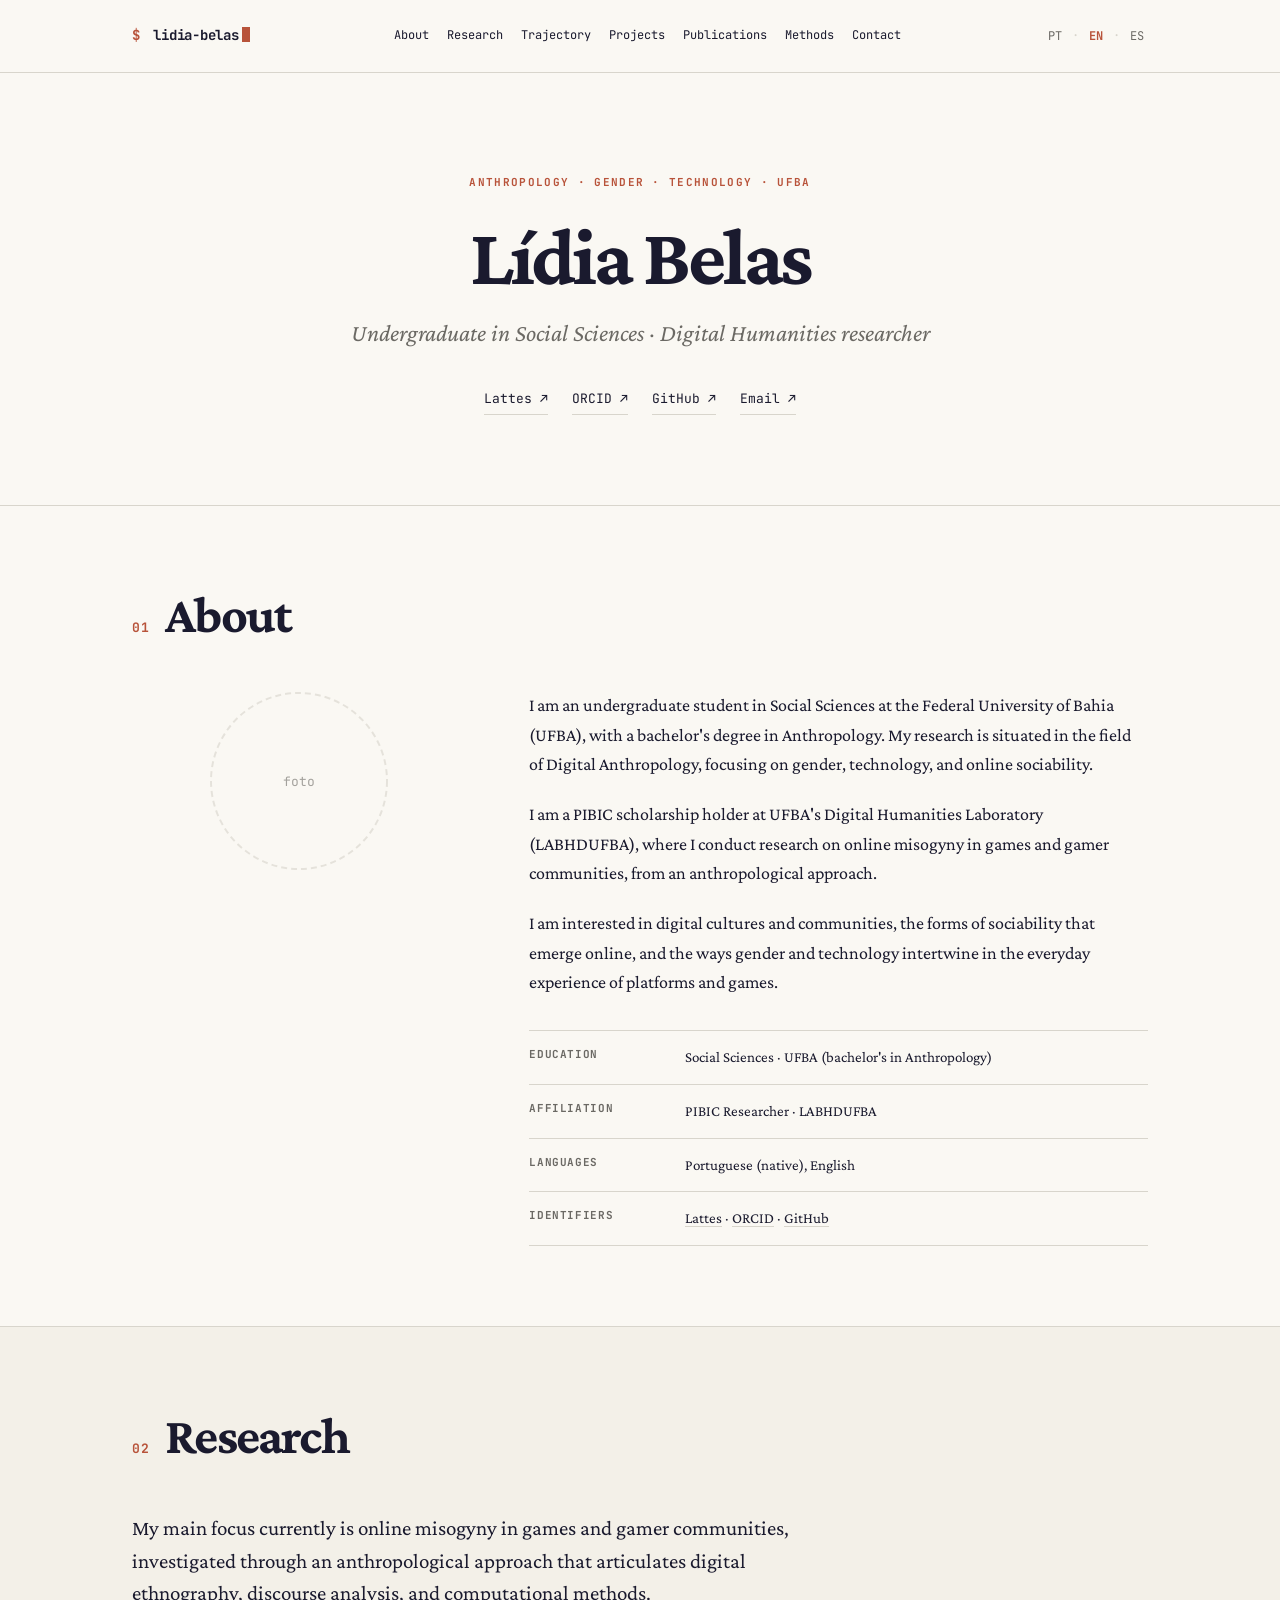
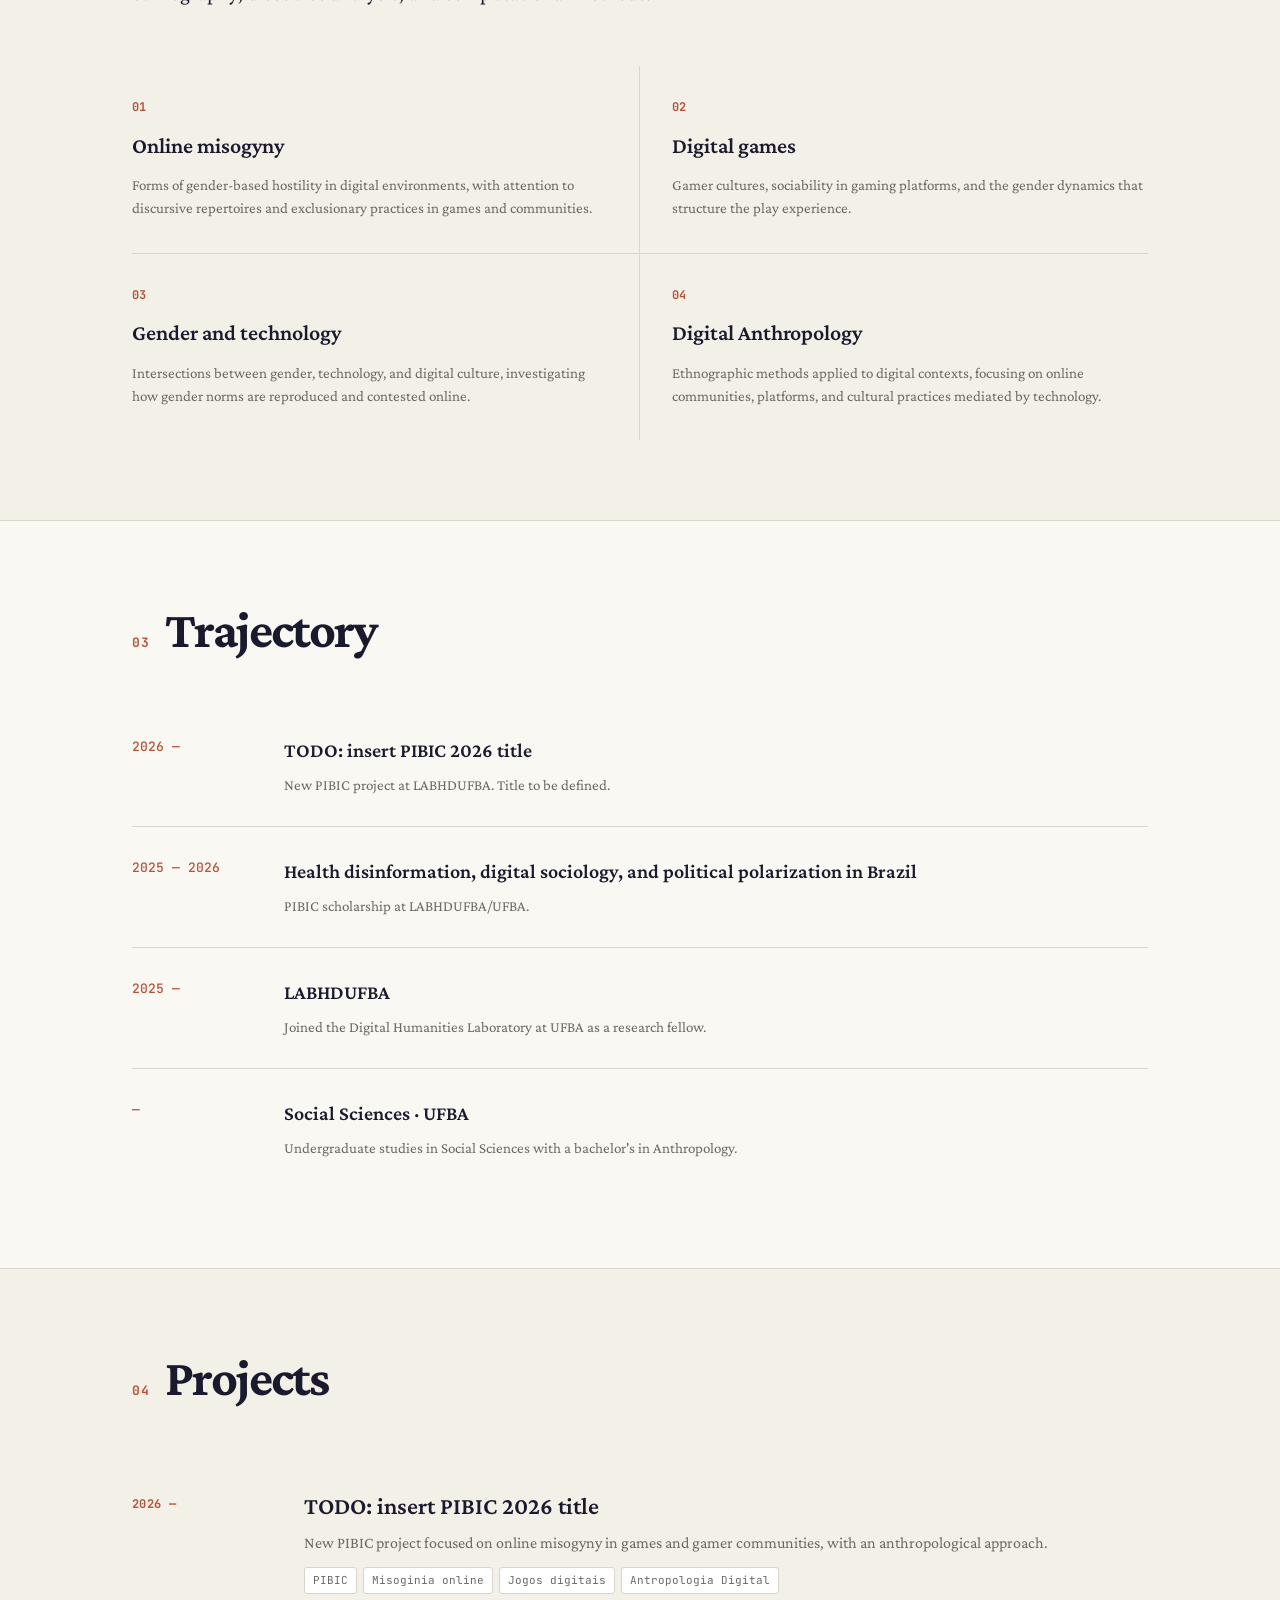
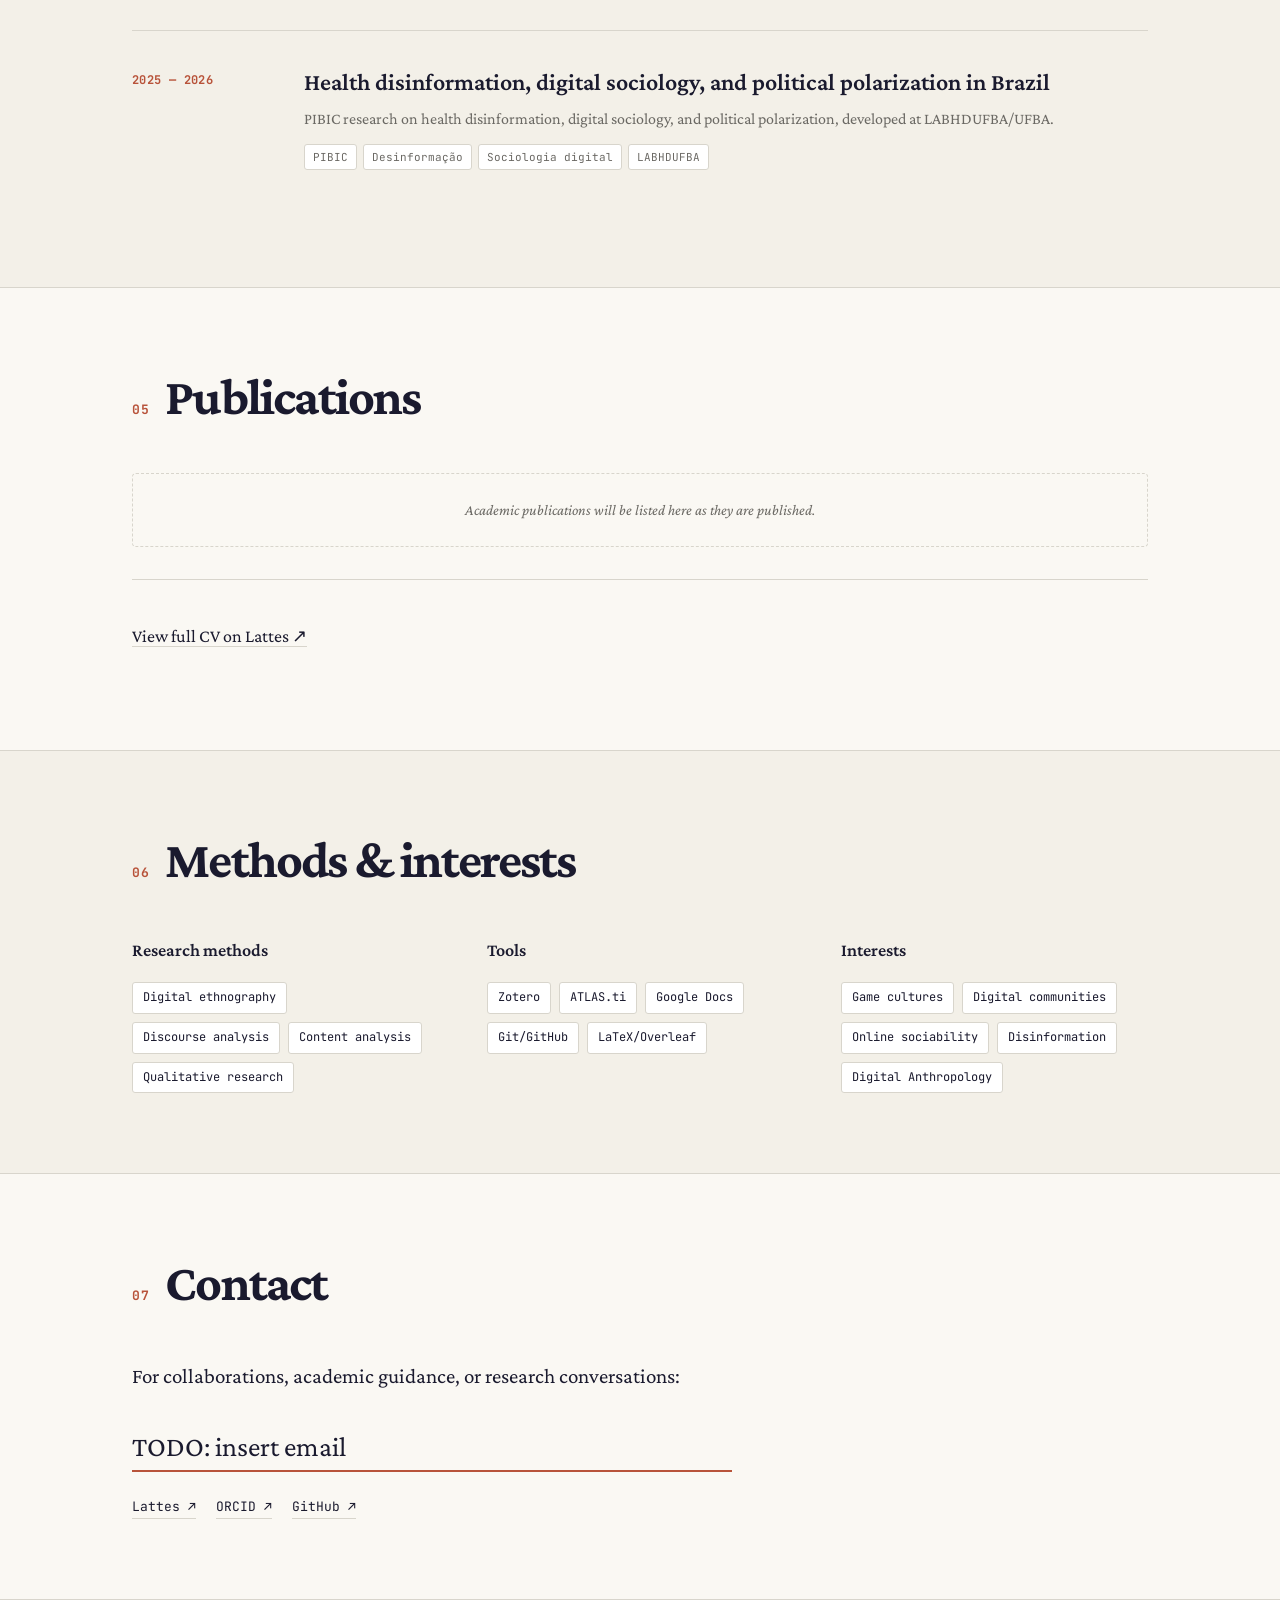
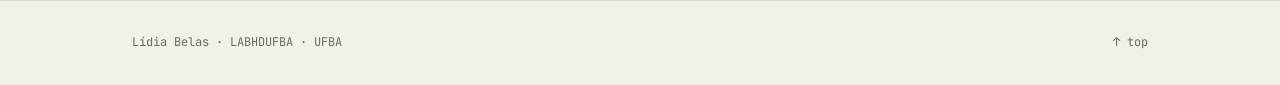
==== index.html @ f77df301 "feat: site acadêmico pessoal — versão inicial - One-page multilíngue (PT/EN/ES) com switcher dinâmic" ====
<!DOCTYPE html>
<html lang="pt-BR">
<head>
  <meta charset="UTF-8">
  <meta name="viewport" content="width=device-width, initial-scale=1.0">

  <!-- SEO -->
  <title>Lídia Belas — Antropologia Digital & Gênero</title>
  <meta name="description" content="Lídia Belas — graduanda em Ciências Sociais/UFBA, bolsista PIBIC no LABHDUFBA. Pesquisa misoginia online, jogos digitais, gênero e tecnologia.">
  <meta name="keywords" content="Lídia Belas, antropologia digital, misoginia online, jogos digitais, gênero e tecnologia, LABHDUFBA, UFBA, PIBIC, sociabilidade online">
  <meta name="author" content="Lídia Belas">
  <link rel="canonical" href="https://lidibelas.github.io/">

  <!-- Open Graph -->
  <meta property="og:type" content="website">
  <meta property="og:title" content="Lídia Belas — Antropologia Digital & Gênero">
  <meta property="og:description" content="Graduanda em Ciências Sociais/UFBA, bolsista PIBIC no LABHDUFBA. Pesquisa misoginia online e jogos digitais.">
  <meta property="og:url" content="https://lidibelas.github.io/">
  <meta property="og:locale" content="pt_BR">
  <meta property="og:locale:alternate" content="en_US">
  <meta property="og:locale:alternate" content="es_ES">
  <meta property="og:image" content="https://lidibelas.github.io/assets/og-image.jpg">

  <!-- Twitter Card -->
  <meta name="twitter:card" content="summary_large_image">
  <meta name="twitter:title" content="Lídia Belas — Antropologia Digital & Gênero">
  <meta name="twitter:description" content="Graduanda em Ciências Sociais/UFBA, bolsista PIBIC no LABHDUFBA.">

  <!-- hreflang -->
  <link rel="alternate" hreflang="pt" href="https://lidibelas.github.io/?lang=pt">
  <link rel="alternate" hreflang="en" href="https://lidibelas.github.io/?lang=en">
  <link rel="alternate" hreflang="es" href="https://lidibelas.github.io/?lang=es">
  <link rel="alternate" hreflang="x-default" href="https://lidibelas.github.io/">

  <!-- Favicon -->
  <link rel="icon" href="favicon.svg" type="image/svg+xml">

  <!-- Fonts -->
  <link rel="preconnect" href="https://fonts.googleapis.com">
  <link rel="preconnect" href="https://fonts.gstatic.com" crossorigin>
  <link href="https://fonts.googleapis.com/css2?family=Crimson+Pro:ital,wght@0,400;0,600;0,700;1,400&family=JetBrains+Mono:wght@400;500;700&display=swap" rel="stylesheet">

  <!-- Styles -->
  <link rel="stylesheet" href="styles.css">

  <!-- Data files -->
  <script src="data/profile.js"></script>
  <script src="data/projects.js"></script>
  <script src="data/publications.js"></script>
</head>
<body>
  <a href="#main" class="skip-link" data-i18n="skipToContent">Pular para o conteúdo</a>

  <!-- Header -->
  <header class="site-header" id="top">
    <div class="shell header-inner">
      <a href="#top" class="wordmark">
        <span class="prompt">$</span> <span data-i18n="wordmark">lidia-belas</span><span class="cursor" aria-hidden="true"></span>
      </a>
      <nav class="site-nav" aria-label="Navegação">
        <a href="#about" data-i18n="nav.about">Sobre</a>
        <a href="#research" data-i18n="nav.research">Pesquisa</a>
        <a href="#trajectory" data-i18n="nav.trajectory">Trajetória</a>
        <a href="#projects" data-i18n="nav.projects">Projetos</a>
        <a href="#publications" data-i18n="nav.publications">Produção</a>
        <a href="#methods" data-i18n="nav.methods">Métodos</a>
        <a href="#contact" data-i18n="nav.contact">Contato</a>
      </nav>
      <div class="lang-switcher" role="group" aria-label="Idioma">
        <button class="lang-btn" data-lang="pt" aria-label="Português">PT</button>
        <span class="lang-sep" aria-hidden="true">·</span>
        <button class="lang-btn" data-lang="en" aria-label="English">EN</button>
        <span class="lang-sep" aria-hidden="true">·</span>
        <button class="lang-btn" data-lang="es" aria-label="Español">ES</button>
      </div>
    </div>
  </header>

  <main id="main">
    <!-- Hero / Início -->
    <section class="hero" id="home">
      <div class="shell">
        <div class="hero-eyebrow" data-i18n="hero.eyebrow">ANTROPOLOGIA · GÊNERO · TECNOLOGIA · UFBA</div>
        <h1 class="hero-title">Lídia Belas</h1>
        <p class="hero-subtitle" data-i18n="hero.subtitle">Graduanda em Ciências Sociais · Pesquisadora em Humanidades Digitais</p>
        <div class="hero-links">
          <a href="http://lattes.cnpq.br/5758630474226047" target="_blank" rel="noopener" class="hero-link" data-i18n="hero.lattes">Lattes ↗</a>
          <a href="https://orcid.org/0009-0008-7211-4492" target="_blank" rel="noopener" class="hero-link">ORCID ↗</a>
          <a href="https://github.com/lidibelas" target="_blank" rel="noopener" class="hero-link">GitHub ↗</a>
          <a href="#contact" class="hero-link" data-i18n="hero.email">E-mail ↗</a>
        </div>
      </div>
    </section>

    <!-- Sobre / About -->
    <section class="section section-about" id="about">
      <div class="shell">
        <div class="section-header">
          <span class="section-num">01</span>
          <h2 data-i18n="about.title">Sobre</h2>
        </div>
        <div class="split">
          <div class="split-left">
            <!-- Profile photo placeholder -->
            <div class="portrait-placeholder" aria-hidden="true">
              <svg width="180" height="180" viewBox="0 0 180 180" xmlns="http://www.w3.org/2000/svg">
                <circle cx="90" cy="90" r="88" fill="none" stroke="var(--rule)" stroke-width="2" stroke-dasharray="6 4"/>
                <text x="90" y="95" text-anchor="middle" font-family="var(--font-mono)" font-size="13" fill="var(--muted)">foto</text>
              </svg>
            </div>
          </div>
          <div class="split-right">
            <p class="prose" data-i18n="about.bio1">Sou graduanda em Ciências Sociais pela Universidade Federal da Bahia (UFBA), com bacharelado em Antropologia. Minha pesquisa se inscreve no campo da Antropologia Digital, com foco em gênero, tecnologia e sociabilidade online.</p>
            <p class="prose" data-i18n="about.bio2">Sou bolsista PIBIC no Laboratório de Humanidades Digitais da UFBA (LABHDUFBA), onde desenvolvo pesquisa sobre misoginia online em jogos e comunidades de jogadores, a partir de uma abordagem antropológica.</p>
            <p class="prose" data-i18n="about.bio3">Interesso-me pelas culturas e comunidades digitais, pelas formas de sociabilidade que se constituem online, e pelos modos como gênero e tecnologia se entrelaçam na experiência cotidiana de plataformas e jogos.</p>

            <dl class="facts">
              <div class="fact-row">
                <dt data-i18n="about.education">Formação</dt>
                <dd data-i18n="about.educationValue">Ciências Sociais · UFBA (bacharelado em Antropologia)</dd>
              </div>
              <div class="fact-row">
                <dt data-i18n="about.affiliation">Vínculo</dt>
                <dd data-i18n="about.affiliationValue">Bolsista PIBIC · LABHDUFBA</dd>
              </div>
              <div class="fact-row">
                <dt data-i18n="about.languages">Idiomas</dt>
                <dd data-i18n="about.languagesValue">Português (nativo), Inglês</dd>
              </div>
              <div class="fact-row">
                <dt data-i18n="about.identifiers">Identificadores</dt>
                <dd>
                  <a href="http://lattes.cnpq.br/5758630474226047" target="_blank" rel="noopener" class="text-link">Lattes</a> ·
                  <a href="https://orcid.org/0009-0008-7211-4492" target="_blank" rel="noopener" class="text-link">ORCID</a> ·
                  <a href="https://github.com/lidibelas" target="_blank" rel="noopener" class="text-link">GitHub</a>
                </dd>
              </div>
            </dl>
          </div>
        </div>
      </div>
    </section>

    <!-- Pesquisa / Research -->
    <section class="section section-research" id="research">
      <div class="shell">
        <div class="section-header">
          <span class="section-num">02</span>
          <h2 data-i18n="research.title">Pesquisa</h2>
        </div>
        <div class="research-intro">
          <p class="prose prose-lg" data-i18n="research.intro">Meu foco principal atualmente é a misoginia online em jogos e comunidades de jogadores, investigada a partir de uma abordagem antropológica que articula etnografia digital, análise de discurso e métodos computacionais.</p>
        </div>
        <div class="research-areas">
          <div class="research-area">
            <span class="area-num">01</span>
            <h3 data-i18n="research.area1.title">Misoginia online</h3>
            <p data-i18n="research.area1.desc">Formas de hostilidade de gênero em ambientes digitais, com atenção aos repertórios discursivos e práticas de exclusão em jogos e comunidades.</p>
          </div>
          <div class="research-area">
            <span class="area-num">02</span>
            <h3 data-i18n="research.area2.title">Jogos digitais</h3>
            <p data-i18n="research.area2.desc">Culturas de jogadores, sociabilidade em plataformas de game, e as dinâmicas de gênero que estruturam a experiência lúdica.</p>
          </div>
          <div class="research-area">
            <span class="area-num">03</span>
            <h3 data-i18n="research.area3.title">Gênero e tecnologia</h3>
            <p data-i18n="research.area3.desc">Interseções entre gênero, tecnologia e cultura digital, investigando como normas de gênero são reproduzidas e contestadas online.</p>
          </div>
          <div class="research-area">
            <span class="area-num">04</span>
            <h3 data-i18n="research.area4.title">Antropologia Digital</h3>
            <p data-i18n="research.area4.desc">Métodos etnográficos aplicados a contextos digitais, com foco em comunidades online, plataformas e práticas culturais mediadas por tecnologia.</p>
          </div>
        </div>
      </div>
    </section>

    <!-- Trajetória / Trajectory -->
    <section class="section section-trajectory" id="trajectory">
      <div class="shell">
        <div class="section-header">
          <span class="section-num">03</span>
          <h2 data-i18n="trajectory.title">Trajetória</h2>
        </div>
        <div class="timeline" id="timeline-container">
          <!-- Filled by JS from profile data -->
        </div>
      </div>
    </section>

    <!-- Projetos / Projects -->
    <section class="section section-projects" id="projects">
      <div class="shell">
        <div class="section-header">
          <span class="section-num">04</span>
          <h2 data-i18n="projects.title">Projetos</h2>
        </div>
        <div class="projects-list" id="projects-container">
          <!-- Filled by JS from projects data -->
        </div>
      </div>
    </section>

    <!-- Produção acadêmica / Publications -->
    <section class="section section-publications" id="publications">
      <div class="shell">
        <div class="section-header">
          <span class="section-num">05</span>
          <h2 data-i18n="publications.title">Produção acadêmica</h2>
        </div>
        <div id="publications-container">
          <!-- Filled by JS from publications data -->
        </div>
        <div class="publications-note" id="publications-note" style="display:none;">
          <p>
            <a href="http://lattes.cnpq.br/5758630474226047" target="_blank" rel="noopener" class="text-link" data-i18n="publications.fullCv">Ver CV completo no Lattes ↗</a>
          </p>
        </div>
      </div>
    </section>

    <!-- Métodos / interesses -->
    <section class="section section-methods" id="methods">
      <div class="shell">
        <div class="section-header">
          <span class="section-num">06</span>
          <h2 data-i18n="methods.title">Métodos & interesses</h2>
        </div>
        <div class="methods-grid">
          <div class="method-group">
            <h3 data-i18n="methods.research.title">Métodos de pesquisa</h3>
            <ul class="tag-list">
              <li data-i18n="methods.research.ethnography">Etnografia digital</li>
              <li data-i18n="methods.research.discourse">Análise de discurso</li>
              <li data-i18n="methods.research.content">Análise de conteúdo</li>
              <li data-i18n="methods.research.qualitative">Pesquisa qualitativa</li>
            </ul>
          </div>
          <div class="method-group">
            <h3 data-i18n="methods.tools.title">Ferramentas</h3>
            <ul class="tag-list" id="methods-tools">
              <!-- Filled by JS -->
            </ul>
          </div>
          <div class="method-group">
            <h3 data-i18n="methods.interests.title">Interesses</h3>
            <ul class="tag-list">
              <li data-i18n="methods.interests.games">Culturas de jogos</li>
              <li data-i18n="methods.interests.communities">Comunidades digitais</li>
              <li data-i18n="methods.interests.sociability">Sociabilidade online</li>
              <li data-i18n="methods.interests.disinformation">Desinformação</li>
              <li data-i18n="methods.interests.digitalAnthro">Antropologia Digital</li>
            </ul>
          </div>
        </div>
      </div>
    </section>

    <!-- Contato / Contact -->
    <section class="section section-contact" id="contact">
      <div class="shell">
        <div class="section-header">
          <span class="section-num">07</span>
          <h2 data-i18n="contact.title">Contato</h2>
        </div>
        <div class="contact-content">
          <p class="prose prose-lg" data-i18n="contact.intro">Para colaborações, orientação acadêmica ou conversas sobre pesquisa:</p>
          <div class="contact-links">
            <!-- TODO: inserir e-mail de contato quando disponível -->
            <a href="mailto:TODO" class="contact-email" data-i18n="contact.emailPlaceholder">TODO: inserir e-mail</a>
            <div class="contact-social">
              <a href="http://lattes.cnpq.br/5758630474226047" target="_blank" rel="noopener" class="text-link">Lattes ↗</a>
              <a href="https://orcid.org/0009-0008-7211-4492" target="_blank" rel="noopener" class="text-link">ORCID ↗</a>
              <a href="https://github.com/lidibelas" target="_blank" rel="noopener" class="text-link">GitHub ↗</a>
            </div>
          </div>
        </div>
      </div>
    </section>
  </main>

  <!-- Footer -->
  <footer class="site-footer">
    <div class="shell footer-inner">
      <span class="footer-text" data-i18n="footer.text">© <span id="year"></span> Lídia Belas · LABHDUFBA · UFBA</span>
      <a href="#top" class="footer-back" data-i18n="footer.backTop">↑ topo</a>
    </div>
  </footer>

  <!-- Scripts -->
  <script src="i18n.js"></script>
</body>
</html>
---- styles.css ----
/* ============================================
   Lídia Belas — Site Acadêmico Pessoal
   styles.css — Estilos principais
   ============================================
   
   Para personalizar cores, fonte e outras
   variáveis visuais, edite apenas o bloco
   :root abaixo.
   ============================================ */

/* --- Variáveis visuais (edite aqui) --- */
:root {
  /* Cores */
  --ink: #1a1a2e;           /* texto principal (escuro) */
  --paper: #faf8f3;         /* fundo (off-white quente) */
  --card: #ffffff;          /* cards/seções destacadas */
  --rule: #d8d5cc;          /* linhas divisórias */
  --muted: #6b6964;         /* texto secundário */
  --accent: #b8533a;        /* cor de destaque (terracota) */
  --accent-soft: #d97b5e;   /* variação suave do accent */
  --bg-alt: #f3f0e8;        /* fundo alternativo de seção */

  /* Tipografia */
  --font-serif: 'Crimson Pro', Georgia, 'Times New Roman', serif;
  --font-mono: 'JetBrains Mono', ui-monospace, SFMono-Regular, Consolas, monospace;
  --font-body: 'Crimson Pro', Georgia, serif;

  /* Layout */
  --max: 1080px;
  --gutter: 32px;
  --section-pad: 80px;
}

/* --- Reset --- */
*, *::before, *::after { box-sizing: border-box; }
html { scroll-behavior: smooth; }
body {
  margin: 0;
  background: var(--paper);
  color: var(--ink);
  font-family: var(--font-body);
  font-size: 18px;
  line-height: 1.65;
  -webkit-font-smoothing: antialiased;
  text-rendering: optimizeLegibility;
}

/* --- Skip link (acessibilidade) --- */
.skip-link {
  position: absolute;
  top: -40px;
  left: 0;
  background: var(--ink);
  color: var(--paper);
  padding: 8px 16px;
  font-family: var(--font-mono);
  font-size: 13px;
  z-index: 100;
  text-decoration: none;
}
.skip-link:focus { top: 0; }

/* --- Shell (container) --- */
.shell {
  max-width: var(--max);
  margin: 0 auto;
  padding: 0 var(--gutter);
}

/* --- Header --- */
.site-header {
  min-height: 72px;
  border-bottom: 1px solid var(--rule);
  position: sticky;
  top: 0;
  z-index: 50;
  background: rgba(250, 248, 243, 0.95);
  backdrop-filter: blur(8px);
}
.header-inner {
  display: flex;
  align-items: center;
  justify-content: space-between;
  gap: 24px;
  min-height: 72px;
  flex-wrap: wrap;
}
.wordmark {
  font-family: var(--font-mono);
  font-size: 14px;
  font-weight: 700;
  color: var(--ink);
  text-decoration: none;
  letter-spacing: -0.02em;
  white-space: nowrap;
}
.wordmark .prompt { color: var(--accent); margin-right: 6px; }
.cursor {
  display: inline-block;
  width: 8px;
  height: 15px;
  background: var(--accent);
  vertical-align: -2px;
  margin-left: 4px;
  animation: blink 1.2s steps(1, end) infinite;
}
@keyframes blink { 50% { opacity: 0; } }

.site-nav {
  display: flex;
  gap: 18px;
  flex-wrap: wrap;
  justify-content: center;
  font-family: var(--font-mono);
  font-size: 12px;
}
.site-nav a {
  color: var(--ink);
  text-decoration: none;
  border-bottom: 1px solid transparent;
  transition: border-color 0.2s, color 0.2s;
}
.site-nav a:hover, .site-nav a:focus-visible {
  border-color: var(--accent);
  color: var(--accent);
  outline: none;
}
.site-nav a:focus-visible {
  outline: 2px solid var(--accent);
  outline-offset: 4px;
  border-radius: 2px;
}

/* --- Language switcher --- */
.lang-switcher {
  display: flex;
  align-items: center;
  gap: 6px;
  font-family: var(--font-mono);
  font-size: 12px;
}
.lang-btn {
  background: none;
  border: none;
  color: var(--muted);
  cursor: pointer;
  font-family: inherit;
  font-size: inherit;
  padding: 2px 4px;
  border-radius: 3px;
  transition: color 0.2s, background 0.2s;
}
.lang-btn:hover { color: var(--ink); }
.lang-btn.active {
  color: var(--accent);
  font-weight: 700;
}
.lang-btn:focus-visible {
  outline: 2px solid var(--accent);
  outline-offset: 2px;
}
.lang-sep { color: var(--rule); }

/* --- Hero --- */
.hero {
  text-align: center;
  padding: 100px 0 90px;
  border-bottom: 1px solid var(--rule);
}
.hero-eyebrow {
  font-family: var(--font-mono);
  font-size: 11px;
  letter-spacing: 0.12em;
  color: var(--accent);
  font-weight: 700;
  margin-bottom: 24px;
}
.hero-title {
  font-family: var(--font-serif);
  font-size: clamp(48px, 8vw, 82px);
  line-height: 1.02;
  letter-spacing: -0.04em;
  font-weight: 700;
  margin: 0 0 14px;
}
.hero-subtitle {
  font-family: var(--font-serif);
  font-size: clamp(18px, 2.5vw, 24px);
  color: var(--muted);
  margin: 0 0 32px;
  font-style: italic;
}
.hero-links {
  display: flex;
  justify-content: center;
  gap: 24px;
  flex-wrap: wrap;
  font-family: var(--font-mono);
  font-size: 13px;
}
.hero-link {
  color: var(--ink);
  text-decoration: none;
  padding: 4px 0;
  border-bottom: 1px solid var(--rule);
  transition: border-color 0.2s, color 0.2s;
}
.hero-link:hover {
  color: var(--accent);
  border-color: var(--accent);
}

/* --- Sections (general) --- */
.section {
  padding: var(--section-pad) 0;
  border-bottom: 1px solid var(--rule);
}
.section-about { background: var(--paper); }
.section-research { background: var(--bg-alt); }
.section-trajectory { background: var(--paper); }
.section-projects { background: var(--bg-alt); }
.section-publications { background: var(--paper); }
.section-methods { background: var(--bg-alt); }
.section-contact { background: var(--paper); }

.section-header {
  display: flex;
  align-items: baseline;
  gap: 16px;
  margin-bottom: 48px;
}
.section-num {
  font-family: var(--font-mono);
  font-size: 13px;
  color: var(--accent);
  font-weight: 700;
  letter-spacing: 0.05em;
}
.section-header h2 {
  font-family: var(--font-serif);
  font-size: clamp(30px, 4.5vw, 52px);
  line-height: 1.1;
  letter-spacing: -0.035em;
  margin: 0;
  font-weight: 700;
}

/* --- Split layout (About) --- */
.split {
  display: grid;
  grid-template-columns: minmax(200px, 0.7fr) minmax(0, 1.3fr);
  gap: 64px;
  align-items: start;
}
.split-left { display: flex; justify-content: center; }
.portrait-placeholder {
  border-radius: 50%;
  opacity: 0.6;
}

.prose { margin: 0 0 20px; }
.prose-lg { font-size: 21px; line-height: 1.55; }

/* --- Facts (About) --- */
.facts {
  border-top: 1px solid var(--rule);
  margin: 32px 0 0;
}
.fact-row {
  display: grid;
  grid-template-columns: 140px 1fr;
  gap: 16px;
  padding: 14px 0;
  border-bottom: 1px solid var(--rule);
  font-size: 15px;
}
.fact-row dt {
  font-family: var(--font-mono);
  font-size: 11px;
  text-transform: uppercase;
  letter-spacing: 0.06em;
  color: var(--muted);
  font-weight: 700;
  margin: 0;
}
.fact-row dd { margin: 0; }

.text-link {
  color: var(--ink);
  text-decoration: none;
  border-bottom: 1px solid var(--rule);
  transition: border-color 0.2s, color 0.2s;
}
.text-link:hover {
  color: var(--accent);
  border-color: var(--accent);
}

/* --- Research areas --- */
.research-intro { margin-bottom: 56px; max-width: 720px; }
.research-areas {
  display: grid;
  grid-template-columns: repeat(2, 1fr);
  gap: 0;
}
.research-area {
  padding: 32px 32px 32px 0;
  border-right: 1px solid var(--rule);
  border-bottom: 1px solid var(--rule);
}
.research-area:nth-child(2n) {
  border-right: none;
  padding-right: 0;
  padding-left: 32px;
}
.research-area:nth-last-child(-n+2) { border-bottom: none; }
.research-area:nth-last-child(1):nth-child(odd) {
  border-bottom: none;
}
.area-num {
  font-family: var(--font-mono);
  font-size: 12px;
  color: var(--accent);
  font-weight: 700;
  display: block;
  margin-bottom: 10px;
}
.research-area h3 {
  font-family: var(--font-serif);
  font-size: 22px;
  margin: 0 0 10px;
  font-weight: 600;
}
.research-area p {
  margin: 0;
  color: var(--muted);
  font-size: 15px;
  line-height: 1.55;
}

/* --- Timeline (Trajectory) --- */
.timeline {
  display: flex;
  flex-direction: column;
  gap: 0;
}
.timeline-item {
  display: grid;
  grid-template-columns: 120px 1fr;
  gap: 32px;
  padding: 28px 0;
  border-bottom: 1px solid var(--rule);
}
.timeline-item:last-child { border-bottom: none; }
.timeline-date {
  font-family: var(--font-mono);
  font-size: 13px;
  color: var(--accent);
  font-weight: 500;
  padding-top: 2px;
}
.timeline-body h3 {
  font-family: var(--font-serif);
  font-size: 20px;
  margin: 0 0 6px;
  font-weight: 600;
}
.timeline-body p {
  margin: 0;
  color: var(--muted);
  font-size: 15px;
}

/* --- Projects --- */
.projects-list {
  display: flex;
  flex-direction: column;
  gap: 0;
}
.project-card {
  display: grid;
  grid-template-columns: 140px 1fr;
  gap: 32px;
  padding: 36px 0;
  border-bottom: 1px solid var(--rule);
}
.project-card:last-child { border-bottom: none; }
.project-period {
  font-family: var(--font-mono);
  font-size: 12px;
  color: var(--accent);
  font-weight: 700;
  letter-spacing: 0.03em;
  padding-top: 4px;
}
.project-card h3 {
  font-family: var(--font-serif);
  font-size: 24px;
  margin: 0 0 10px;
  font-weight: 600;
  line-height: 1.25;
}
.project-card p {
  margin: 0;
  color: var(--muted);
  font-size: 16px;
  line-height: 1.55;
}
.project-tag {
  display: inline-block;
  font-family: var(--font-mono);
  font-size: 11px;
  color: var(--muted);
  background: var(--card);
  border: 1px solid var(--rule);
  padding: 3px 8px;
  border-radius: 3px;
  margin-top: 12px;
  margin-right: 6px;
}

/* --- Publications --- */
.pub-empty {
  color: var(--muted);
  font-style: italic;
  padding: 24px 0;
  border: 1px dashed var(--rule);
  border-radius: 4px;
  text-align: center;
  font-size: 15px;
}
.pub-entry {
  padding: 24px 0;
  border-bottom: 1px solid var(--rule);
}
.pub-entry:last-child { border-bottom: none; }
.pub-meta {
  font-family: var(--font-mono);
  font-size: 12px;
  color: var(--accent);
  font-weight: 700;
  margin-bottom: 6px;
}
.pub-entry h3 {
  font-family: var(--font-serif);
  font-size: 20px;
  margin: 0 0 6px;
  font-weight: 600;
  line-height: 1.3;
}
.pub-authors {
  font-size: 14px;
  color: var(--muted);
  margin: 0 0 8px;
}
.pub-link {
  font-family: var(--font-mono);
  font-size: 13px;
}
.publications-note {
  margin-top: 32px;
  padding-top: 24px;
  border-top: 1px solid var(--rule);
}

/* --- Methods --- */
.methods-grid {
  display: grid;
  grid-template-columns: repeat(3, 1fr);
  gap: 48px;
}
.method-group h3 {
  font-family: var(--font-serif);
  font-size: 18px;
  margin: 0 0 16px;
  font-weight: 600;
  color: var(--ink);
}
.tag-list {
  list-style: none;
  padding: 0;
  margin: 0;
  display: flex;
  flex-wrap: wrap;
  gap: 8px;
}
.tag-list li {
  font-family: var(--font-mono);
  font-size: 12px;
  color: var(--ink);
  background: var(--card);
  border: 1px solid var(--rule);
  padding: 5px 10px;
  border-radius: 3px;
  transition: border-color 0.2s, color 0.2s;
}
.tag-list li:hover {
  border-color: var(--accent);
  color: var(--accent);
}

/* --- Contact --- */
.contact-content { max-width: 600px; }
.contact-links {
  margin-top: 32px;
  display: flex;
  flex-direction: column;
  gap: 24px;
}
.contact-email {
  font-family: var(--font-serif);
  font-size: 28px;
  color: var(--ink);
  text-decoration: none;
  border-bottom: 2px solid var(--accent);
  transition: color 0.2s;
}
.contact-email:hover { color: var(--accent); }
.contact-social {
  display: flex;
  gap: 20px;
  flex-wrap: wrap;
  font-family: var(--font-mono);
  font-size: 13px;
}

/* --- Footer --- */
.site-footer {
  padding: 32px 0;
  border-top: 1px solid var(--rule);
  background: var(--bg-alt);
}
.footer-inner {
  display: flex;
  justify-content: space-between;
  align-items: center;
  gap: 16px;
  flex-wrap: wrap;
}
.footer-text {
  font-family: var(--font-mono);
  font-size: 12px;
  color: var(--muted);
}
.footer-back {
  font-family: var(--font-mono);
  font-size: 12px;
  color: var(--muted);
  text-decoration: none;
  transition: color 0.2s;
}
.footer-back:hover { color: var(--accent); }

/* --- Scroll reveal animation --- */
.reveal {
  opacity: 0;
  transform: translateY(20px);
  transition: opacity 0.6s ease, transform 0.6s ease;
}
.reveal.visible {
  opacity: 1;
  transform: translateY(0);
}

/* --- Responsive --- */
@media (max-width: 768px) {
  :root {
    --gutter: 20px;
    --section-pad: 56px;
  }

  .header-inner {
    flex-direction: column;
    align-items: flex-start;
    gap: 12px;
    padding: 12px 0;
  }
  .site-nav {
    gap: 12px;
    font-size: 11px;
  }
  .lang-switcher { align-self: flex-end; }

  .hero { padding: 60px 0 56px; }

  .split {
    grid-template-columns: 1fr;
    gap: 32px;
  }
  .split-left { order: 2; }
  .split-right { order: 1; }

  .fact-row {
    grid-template-columns: 1fr;
    gap: 4px;
  }

  .research-areas {
    grid-template-columns: 1fr;
  }
  .research-area {
    border-right: none !important;
    padding: 24px 0 !important;
  }
  .research-area:last-child { border-bottom: none; }

  .timeline-item {
    grid-template-columns: 1fr;
    gap: 8px;
  }

  .project-card {
    grid-template-columns: 1fr;
    gap: 8px;
  }

  .methods-grid {
    grid-template-columns: 1fr;
    gap: 32px;
  }

  .contact-email { font-size: 20px; }
}

@media (max-width: 480px) {
  .hero-links { gap: 14px; }
  .section-header h2 { font-size: 28px; }
}

/* --- Reduced motion --- */
@media (prefers-reduced-motion: reduce) {
  *, *::before, *::after {
    animation-duration: 0.01ms !important;
    animation-iteration-count: 1 !important;
    transition-duration: 0.01ms !important;
    scroll-behavior: auto !important;
  }
  .reveal {
    opacity: 1;
    transform: none;
  }
  .cursor { animation: none; }
}

/* --- Focus visible (global) --- */
:focus-visible {
  outline: 2px solid var(--accent);
  outline-offset: 3px;
}
a:focus-visible, button:focus-visible {
  border-radius: 2px;
}
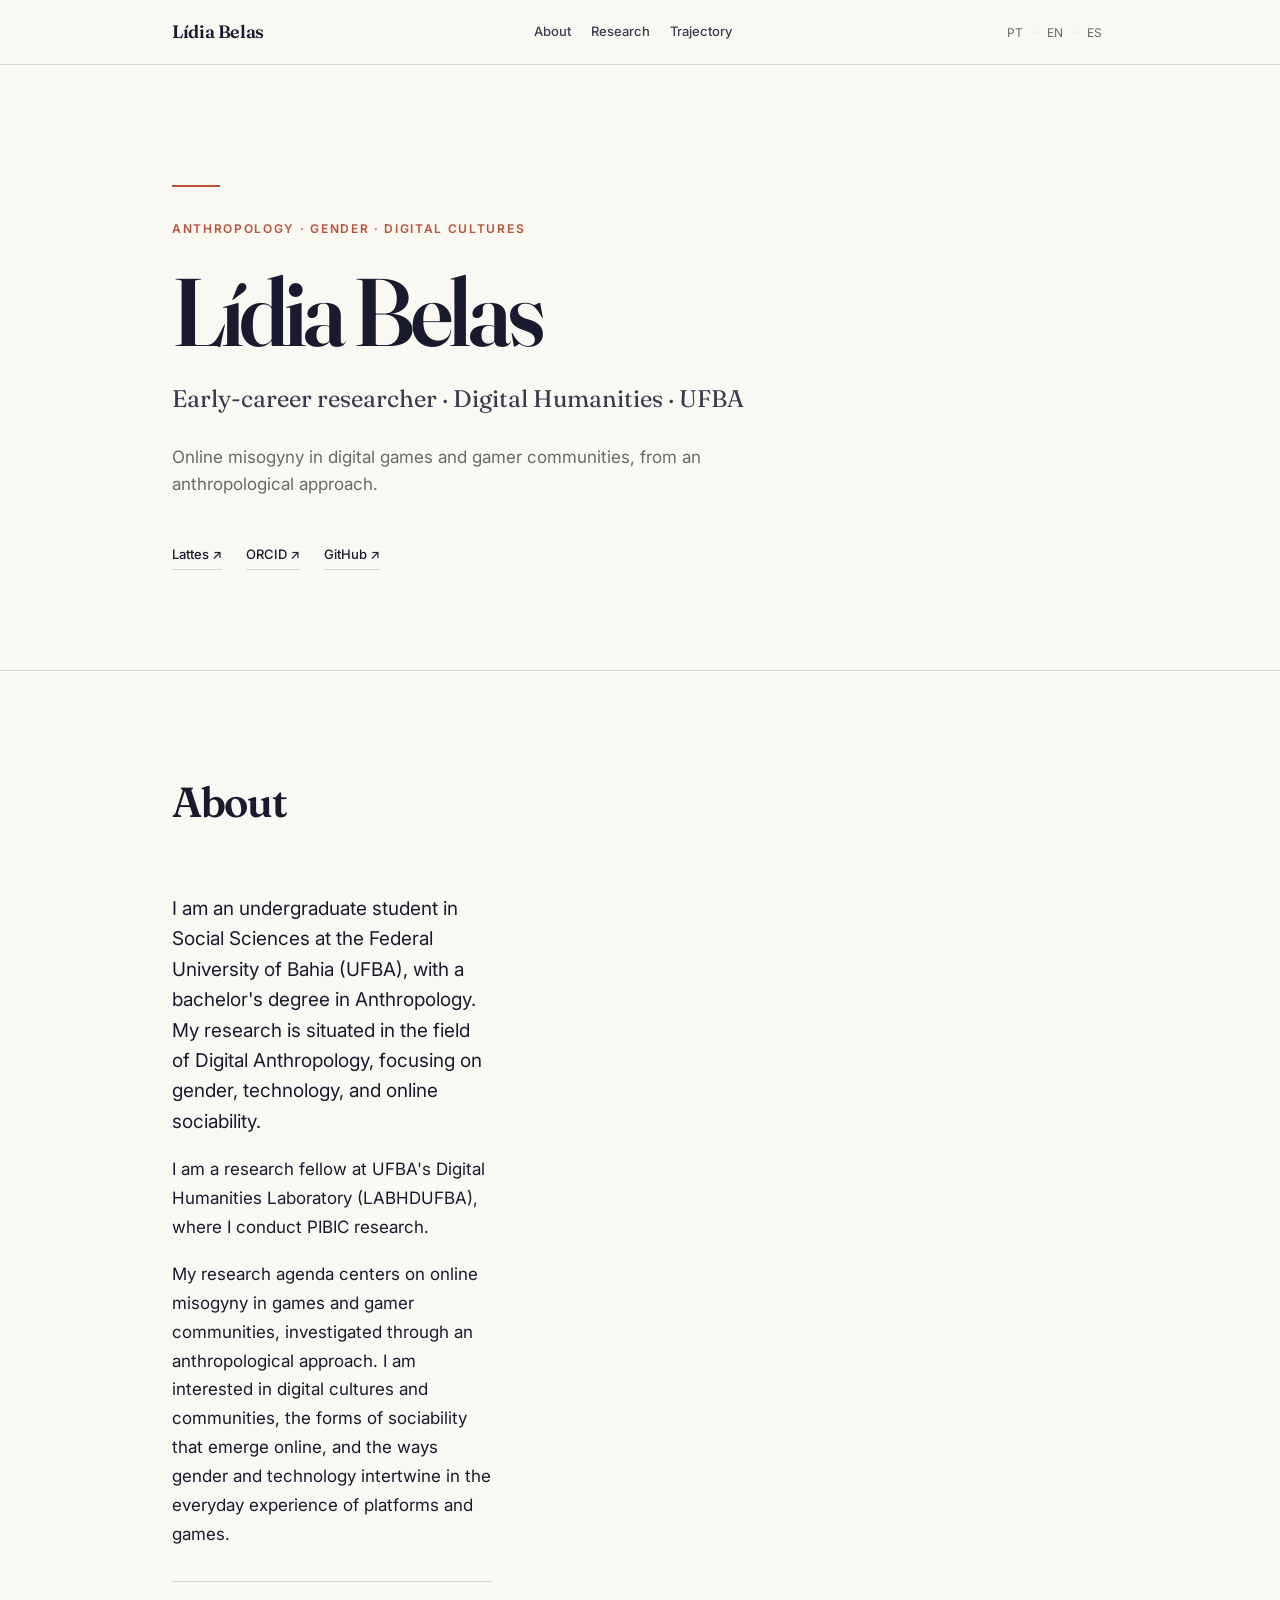
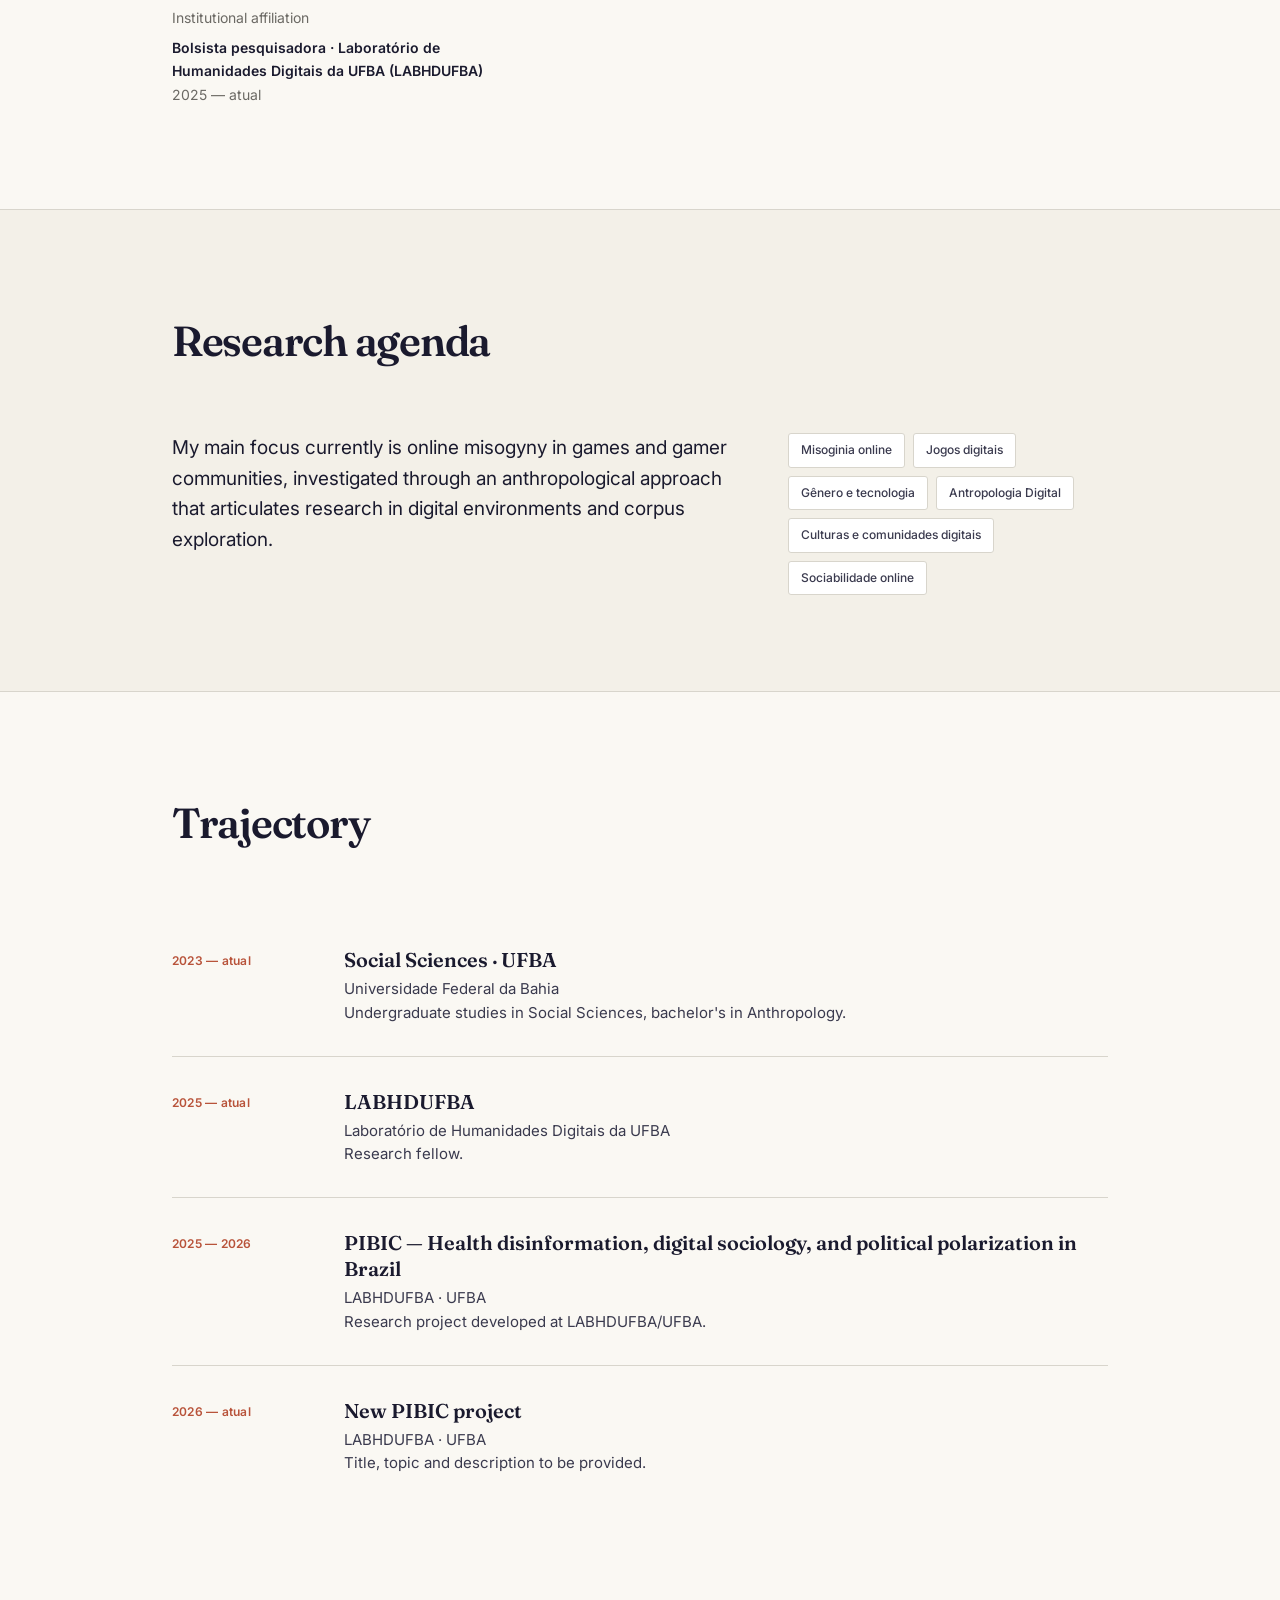
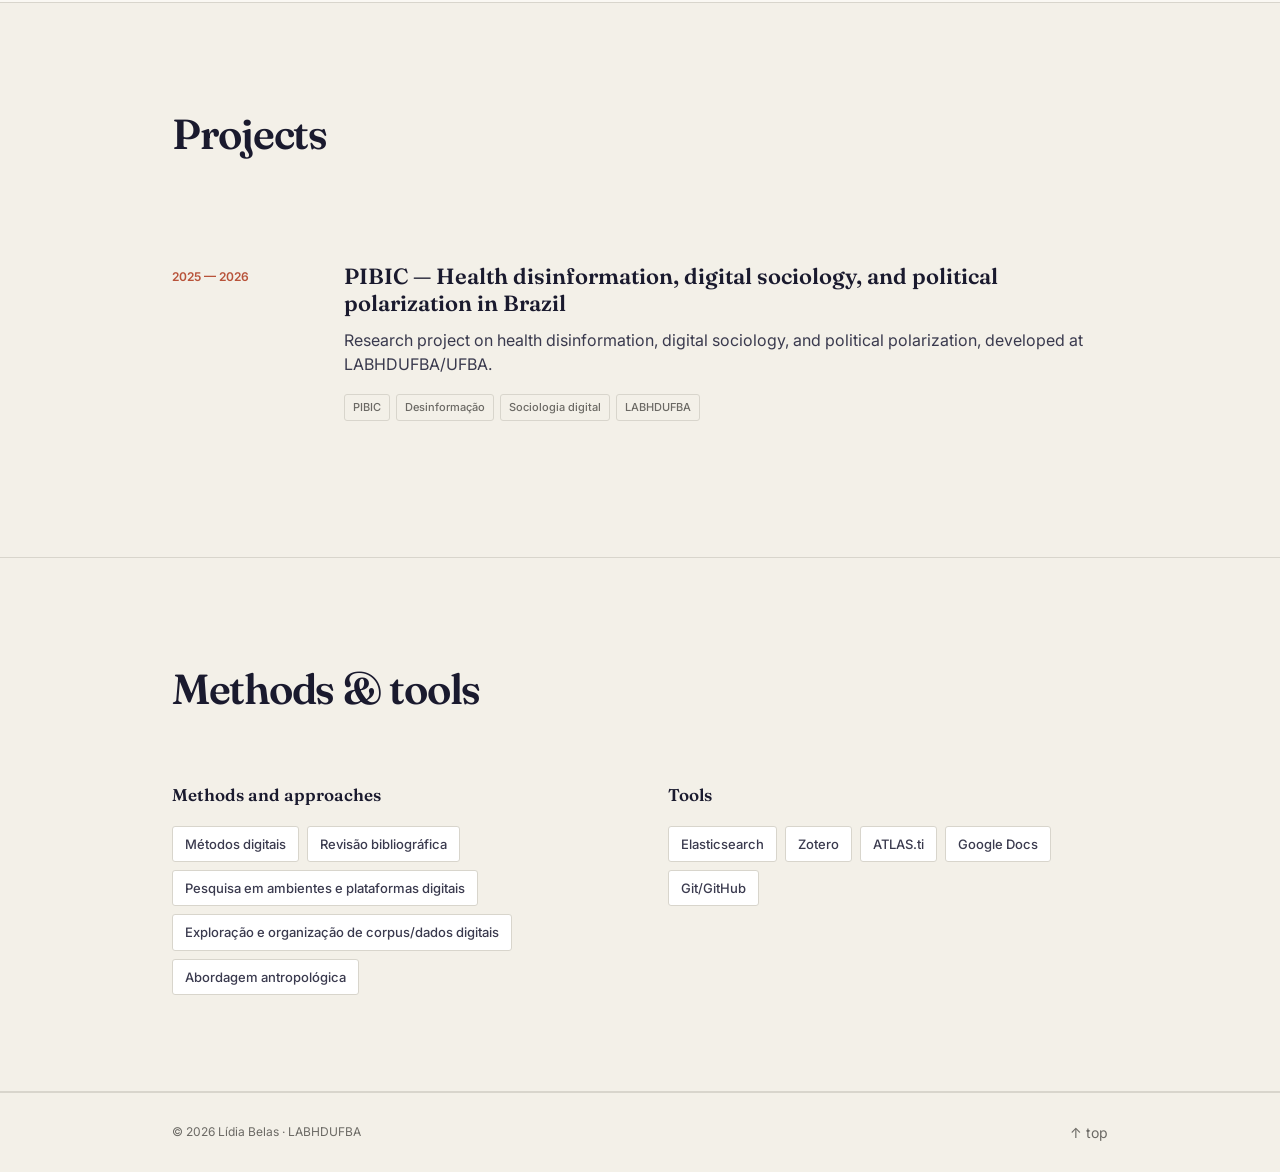
==== commit d4082376: "refactor: revisão completa conforme briefing v2 1. Removida estética de terminal ($ lidia-belas, cur" ====
--- a/index.html
+++ b/index.html
@@ -5,26 +5,20 @@
   <meta name="viewport" content="width=device-width, initial-scale=1.0">
 
   <!-- SEO -->
-  <title>Lídia Belas — Antropologia Digital & Gênero</title>
+  <title>Lídia Belas — Pesquisadora · Antropologia Digital, Gênero e Culturas Digitais</title>
   <meta name="description" content="Lídia Belas — graduanda em Ciências Sociais/UFBA, bolsista PIBIC no LABHDUFBA. Pesquisa misoginia online, jogos digitais, gênero e tecnologia.">
-  <meta name="keywords" content="Lídia Belas, antropologia digital, misoginia online, jogos digitais, gênero e tecnologia, LABHDUFBA, UFBA, PIBIC, sociabilidade online">
+  <meta name="keywords" content="Lídia Belas, antropologia digital, misoginia online, jogos digitais, gênero e tecnologia, LABHDUFBA, UFBA, PIBIC, sociabilidade online, culturas digitais">
   <meta name="author" content="Lídia Belas">
   <link rel="canonical" href="https://lidibelas.github.io/">
 
   <!-- Open Graph -->
   <meta property="og:type" content="website">
-  <meta property="og:title" content="Lídia Belas — Antropologia Digital & Gênero">
+  <meta property="og:title" content="Lídia Belas — Antropologia Digital, Gênero e Culturas Digitais">
   <meta property="og:description" content="Graduanda em Ciências Sociais/UFBA, bolsista PIBIC no LABHDUFBA. Pesquisa misoginia online e jogos digitais.">
   <meta property="og:url" content="https://lidibelas.github.io/">
   <meta property="og:locale" content="pt_BR">
   <meta property="og:locale:alternate" content="en_US">
   <meta property="og:locale:alternate" content="es_ES">
-  <meta property="og:image" content="https://lidibelas.github.io/assets/og-image.jpg">
-
-  <!-- Twitter Card -->
-  <meta name="twitter:card" content="summary_large_image">
-  <meta name="twitter:title" content="Lídia Belas — Antropologia Digital & Gênero">
-  <meta name="twitter:description" content="Graduanda em Ciências Sociais/UFBA, bolsista PIBIC no LABHDUFBA.">
 
   <!-- hreflang -->
   <link rel="alternate" hreflang="pt" href="https://lidibelas.github.io/?lang=pt">
@@ -38,15 +32,14 @@
   <!-- Fonts -->
   <link rel="preconnect" href="https://fonts.googleapis.com">
   <link rel="preconnect" href="https://fonts.gstatic.com" crossorigin>
-  <link href="https://fonts.googleapis.com/css2?family=Crimson+Pro:ital,wght@0,400;0,600;0,700;1,400&family=JetBrains+Mono:wght@400;500;700&display=swap" rel="stylesheet">
+  <link href="https://fonts.googleapis.com/css2?family=Fraunces:ital,opsz,wght@0,9..144,400;0,9..144,600;0,9..144,700;1,9..144,400&family=Inter:wght@400;500;600;700&display=swap" rel="stylesheet">
 
   <!-- Styles -->
   <link rel="stylesheet" href="styles.css">
 
-  <!-- Data files -->
-  <script src="data/profile.js"></script>
-  <script src="data/projects.js"></script>
-  <script src="data/publications.js"></script>
+  <!-- Config and data -->
+  <script src="config.js"></script>
+  <script src="data/content.js"></script>
 </head>
 <body>
   <a href="#main" class="skip-link" data-i18n="skipToContent">Pular para o conteúdo</a>
@@ -54,24 +47,12 @@
   <!-- Header -->
   <header class="site-header" id="top">
     <div class="shell header-inner">
-      <a href="#top" class="wordmark">
-        <span class="prompt">$</span> <span data-i18n="wordmark">lidia-belas</span><span class="cursor" aria-hidden="true"></span>
-      </a>
-      <nav class="site-nav" aria-label="Navegação">
-        <a href="#about" data-i18n="nav.about">Sobre</a>
-        <a href="#research" data-i18n="nav.research">Pesquisa</a>
-        <a href="#trajectory" data-i18n="nav.trajectory">Trajetória</a>
-        <a href="#projects" data-i18n="nav.projects">Projetos</a>
-        <a href="#publications" data-i18n="nav.publications">Produção</a>
-        <a href="#methods" data-i18n="nav.methods">Métodos</a>
-        <a href="#contact" data-i18n="nav.contact">Contato</a>
+      <a href="#top" class="wordmark">Lídia Belas</a>
+      <nav class="site-nav" aria-label="Navegação" id="nav-menu">
+        <!-- Filled by JS based on which sections exist -->
       </nav>
-      <div class="lang-switcher" role="group" aria-label="Idioma">
-        <button class="lang-btn" data-lang="pt" aria-label="Português">PT</button>
-        <span class="lang-sep" aria-hidden="true">·</span>
-        <button class="lang-btn" data-lang="en" aria-label="English">EN</button>
-        <span class="lang-sep" aria-hidden="true">·</span>
-        <button class="lang-btn" data-lang="es" aria-label="Español">ES</button>
+      <div class="lang-switcher" id="lang-switcher" role="group" aria-label="Idioma">
+        <!-- Filled by JS based on config.languages.active -->
       </div>
     </div>
   </header>
@@ -79,15 +60,14 @@
   <main id="main">
     <!-- Hero / Início -->
     <section class="hero" id="home">
-      <div class="shell">
-        <div class="hero-eyebrow" data-i18n="hero.eyebrow">ANTROPOLOGIA · GÊNERO · TECNOLOGIA · UFBA</div>
+      <div class="shell hero-inner">
+        <div class="hero-line"></div>
+        <p class="hero-eyebrow" data-i18n="hero.eyebrow">Antropologia · Gênero · Culturas Digitais</p>
         <h1 class="hero-title">Lídia Belas</h1>
-        <p class="hero-subtitle" data-i18n="hero.subtitle">Graduanda em Ciências Sociais · Pesquisadora em Humanidades Digitais</p>
-        <div class="hero-links">
-          <a href="http://lattes.cnpq.br/5758630474226047" target="_blank" rel="noopener" class="hero-link" data-i18n="hero.lattes">Lattes ↗</a>
-          <a href="https://orcid.org/0009-0008-7211-4492" target="_blank" rel="noopener" class="hero-link">ORCID ↗</a>
-          <a href="https://github.com/lidibelas" target="_blank" rel="noopener" class="hero-link">GitHub ↗</a>
-          <a href="#contact" class="hero-link" data-i18n="hero.email">E-mail ↗</a>
+        <p class="hero-subtitle" data-i18n="hero.subtitle">Pesquisadora em formação · Humanidades Digitais · UFBA</p>
+        <p class="hero-research" data-i18n="hero.research">Misoginia online em jogos digitais e comunidades de jogadores, a partir de uma abordagem antropológica.</p>
+        <div class="hero-links" id="hero-links">
+          <!-- Filled by JS -->
         </div>
       </div>
     </section>
@@ -96,81 +76,37 @@
     <section class="section section-about" id="about">
       <div class="shell">
         <div class="section-header">
-          <span class="section-num">01</span>
-          <h2 data-i18n="about.title">Sobre</h2>
+          <span class="section-label" data-i18n="about.label">Sobre</span>
         </div>
-        <div class="split">
-          <div class="split-left">
-            <!-- Profile photo placeholder -->
-            <div class="portrait-placeholder" aria-hidden="true">
-              <svg width="180" height="180" viewBox="0 0 180 180" xmlns="http://www.w3.org/2000/svg">
-                <circle cx="90" cy="90" r="88" fill="none" stroke="var(--rule)" stroke-width="2" stroke-dasharray="6 4"/>
-                <text x="90" y="95" text-anchor="middle" font-family="var(--font-mono)" font-size="13" fill="var(--muted)">foto</text>
-              </svg>
+        <div class="about-layout">
+          <div class="about-photo" id="about-photo">
+            <!-- Filled by JS if photo exists -->
+          </div>
+          <div class="about-text">
+            <p class="prose prose-lead" data-i18n="about.bio1">Sou graduanda em Ciências Sociais pela Universidade Federal da Bahia (UFBA), com bacharelado em Antropologia. Minha pesquisa se inscreve no campo da Antropologia Digital, com foco em gênero, tecnologia e sociabilidade online.</p>
+            <p class="prose" data-i18n="about.bio2">Sou bolsista pesquisadora do Laboratório de Humanidades Digitais da UFBA — LABHDUFBA, onde desenvolvo pesquisa de iniciação científica (PIBIC).</p>
+            <p class="prose" data-i18n="about.bio3">Minha agenda de pesquisa se concentra na misoginia online em jogos e comunidades de jogadores, investigada a partir de uma abordagem antropológica. Interesso-me pelas culturas e comunidades digitais, pelas formas de sociabilidade que se constituem online, e pelos modos como gênero e tecnologia se entrelaçam na experiência cotidiana de plataformas e jogos.</p>
+
+            <div class="about-affiliation" id="about-affiliation">
+              <!-- Filled by JS from config -->
             </div>
-          </div>
-          <div class="split-right">
-            <p class="prose" data-i18n="about.bio1">Sou graduanda em Ciências Sociais pela Universidade Federal da Bahia (UFBA), com bacharelado em Antropologia. Minha pesquisa se inscreve no campo da Antropologia Digital, com foco em gênero, tecnologia e sociabilidade online.</p>
-            <p class="prose" data-i18n="about.bio2">Sou bolsista PIBIC no Laboratório de Humanidades Digitais da UFBA (LABHDUFBA), onde desenvolvo pesquisa sobre misoginia online em jogos e comunidades de jogadores, a partir de uma abordagem antropológica.</p>
-            <p class="prose" data-i18n="about.bio3">Interesso-me pelas culturas e comunidades digitais, pelas formas de sociabilidade que se constituem online, e pelos modos como gênero e tecnologia se entrelaçam na experiência cotidiana de plataformas e jogos.</p>
-
-            <dl class="facts">
-              <div class="fact-row">
-                <dt data-i18n="about.education">Formação</dt>
-                <dd data-i18n="about.educationValue">Ciências Sociais · UFBA (bacharelado em Antropologia)</dd>
-              </div>
-              <div class="fact-row">
-                <dt data-i18n="about.affiliation">Vínculo</dt>
-                <dd data-i18n="about.affiliationValue">Bolsista PIBIC · LABHDUFBA</dd>
-              </div>
-              <div class="fact-row">
-                <dt data-i18n="about.languages">Idiomas</dt>
-                <dd data-i18n="about.languagesValue">Português (nativo), Inglês</dd>
-              </div>
-              <div class="fact-row">
-                <dt data-i18n="about.identifiers">Identificadores</dt>
-                <dd>
-                  <a href="http://lattes.cnpq.br/5758630474226047" target="_blank" rel="noopener" class="text-link">Lattes</a> ·
-                  <a href="https://orcid.org/0009-0008-7211-4492" target="_blank" rel="noopener" class="text-link">ORCID</a> ·
-                  <a href="https://github.com/lidibelas" target="_blank" rel="noopener" class="text-link">GitHub</a>
-                </dd>
-              </div>
-            </dl>
           </div>
         </div>
       </div>
     </section>
 
-    <!-- Pesquisa / Research -->
+    <!-- Pesquisa / Research Agenda -->
     <section class="section section-research" id="research">
       <div class="shell">
         <div class="section-header">
-          <span class="section-num">02</span>
-          <h2 data-i18n="research.title">Pesquisa</h2>
+          <span class="section-label" data-i18n="research.label">Agenda de pesquisa</span>
         </div>
-        <div class="research-intro">
-          <p class="prose prose-lg" data-i18n="research.intro">Meu foco principal atualmente é a misoginia online em jogos e comunidades de jogadores, investigada a partir de uma abordagem antropológica que articula etnografia digital, análise de discurso e métodos computacionais.</p>
-        </div>
-        <div class="research-areas">
-          <div class="research-area">
-            <span class="area-num">01</span>
-            <h3 data-i18n="research.area1.title">Misoginia online</h3>
-            <p data-i18n="research.area1.desc">Formas de hostilidade de gênero em ambientes digitais, com atenção aos repertórios discursivos e práticas de exclusão em jogos e comunidades.</p>
+        <div class="research-layout">
+          <div class="research-main">
+            <p class="prose prose-lead" data-i18n="research.focus">Meu foco principal atualmente é a misoginia online em jogos e comunidades de jogadores, investigada a partir de uma abordagem antropológica que articula pesquisa em ambientes digitais e exploração de corpus.</p>
           </div>
-          <div class="research-area">
-            <span class="area-num">02</span>
-            <h3 data-i18n="research.area2.title">Jogos digitais</h3>
-            <p data-i18n="research.area2.desc">Culturas de jogadores, sociabilidade em plataformas de game, e as dinâmicas de gênero que estruturam a experiência lúdica.</p>
-          </div>
-          <div class="research-area">
-            <span class="area-num">03</span>
-            <h3 data-i18n="research.area3.title">Gênero e tecnologia</h3>
-            <p data-i18n="research.area3.desc">Interseções entre gênero, tecnologia e cultura digital, investigando como normas de gênero são reproduzidas e contestadas online.</p>
-          </div>
-          <div class="research-area">
-            <span class="area-num">04</span>
-            <h3 data-i18n="research.area4.title">Antropologia Digital</h3>
-            <p data-i18n="research.area4.desc">Métodos etnográficos aplicados a contextos digitais, com foco em comunidades online, plataformas e práticas culturais mediadas por tecnologia.</p>
+          <div class="research-keywords" id="research-keywords">
+            <!-- Filled by JS from config.researchAgenda.keywords -->
           </div>
         </div>
       </div>
@@ -180,101 +116,58 @@
     <section class="section section-trajectory" id="trajectory">
       <div class="shell">
         <div class="section-header">
-          <span class="section-num">03</span>
-          <h2 data-i18n="trajectory.title">Trajetória</h2>
+          <span class="section-label" data-i18n="trajectory.label">Trajetória</span>
         </div>
         <div class="timeline" id="timeline-container">
-          <!-- Filled by JS from profile data -->
+          <!-- Filled by JS -->
         </div>
       </div>
     </section>
 
     <!-- Projetos / Projects -->
-    <section class="section section-projects" id="projects">
+    <section class="section section-projects" id="projects" hidden>
       <div class="shell">
         <div class="section-header">
-          <span class="section-num">04</span>
-          <h2 data-i18n="projects.title">Projetos</h2>
+          <span class="section-label" data-i18n="projects.label">Projetos</span>
         </div>
         <div class="projects-list" id="projects-container">
-          <!-- Filled by JS from projects data -->
+          <!-- Filled by JS -->
         </div>
       </div>
     </section>
 
     <!-- Produção acadêmica / Publications -->
-    <section class="section section-publications" id="publications">
+    <section class="section section-publications" id="publications" hidden>
       <div class="shell">
         <div class="section-header">
-          <span class="section-num">05</span>
-          <h2 data-i18n="publications.title">Produção acadêmica</h2>
+          <span class="section-label" data-i18n="publications.label">Produção acadêmica</span>
         </div>
         <div id="publications-container">
-          <!-- Filled by JS from publications data -->
-        </div>
-        <div class="publications-note" id="publications-note" style="display:none;">
-          <p>
-            <a href="http://lattes.cnpq.br/5758630474226047" target="_blank" rel="noopener" class="text-link" data-i18n="publications.fullCv">Ver CV completo no Lattes ↗</a>
-          </p>
+          <!-- Filled by JS -->
         </div>
       </div>
     </section>
 
-    <!-- Métodos / interesses -->
-    <section class="section section-methods" id="methods">
+    <!-- Métodos / Methods -->
+    <section class="section section-methods" id="methods" hidden>
       <div class="shell">
         <div class="section-header">
-          <span class="section-num">06</span>
-          <h2 data-i18n="methods.title">Métodos & interesses</h2>
+          <span class="section-label" data-i18n="methods.label">Métodos & ferramentas</span>
         </div>
-        <div class="methods-grid">
-          <div class="method-group">
-            <h3 data-i18n="methods.research.title">Métodos de pesquisa</h3>
-            <ul class="tag-list">
-              <li data-i18n="methods.research.ethnography">Etnografia digital</li>
-              <li data-i18n="methods.research.discourse">Análise de discurso</li>
-              <li data-i18n="methods.research.content">Análise de conteúdo</li>
-              <li data-i18n="methods.research.qualitative">Pesquisa qualitativa</li>
-            </ul>
-          </div>
-          <div class="method-group">
-            <h3 data-i18n="methods.tools.title">Ferramentas</h3>
-            <ul class="tag-list" id="methods-tools">
-              <!-- Filled by JS -->
-            </ul>
-          </div>
-          <div class="method-group">
-            <h3 data-i18n="methods.interests.title">Interesses</h3>
-            <ul class="tag-list">
-              <li data-i18n="methods.interests.games">Culturas de jogos</li>
-              <li data-i18n="methods.interests.communities">Comunidades digitais</li>
-              <li data-i18n="methods.interests.sociability">Sociabilidade online</li>
-              <li data-i18n="methods.interests.disinformation">Desinformação</li>
-              <li data-i18n="methods.interests.digitalAnthro">Antropologia Digital</li>
-            </ul>
-          </div>
+        <div class="methods-layout" id="methods-container">
+          <!-- Filled by JS -->
         </div>
       </div>
     </section>
 
     <!-- Contato / Contact -->
-    <section class="section section-contact" id="contact">
+    <section class="section section-contact" id="contact" hidden>
       <div class="shell">
         <div class="section-header">
-          <span class="section-num">07</span>
-          <h2 data-i18n="contact.title">Contato</h2>
+          <span class="section-label" data-i18n="contact.label">Contato</span>
         </div>
-        <div class="contact-content">
-          <p class="prose prose-lg" data-i18n="contact.intro">Para colaborações, orientação acadêmica ou conversas sobre pesquisa:</p>
-          <div class="contact-links">
-            <!-- TODO: inserir e-mail de contato quando disponível -->
-            <a href="mailto:TODO" class="contact-email" data-i18n="contact.emailPlaceholder">TODO: inserir e-mail</a>
-            <div class="contact-social">
-              <a href="http://lattes.cnpq.br/5758630474226047" target="_blank" rel="noopener" class="text-link">Lattes ↗</a>
-              <a href="https://orcid.org/0009-0008-7211-4492" target="_blank" rel="noopener" class="text-link">ORCID ↗</a>
-              <a href="https://github.com/lidibelas" target="_blank" rel="noopener" class="text-link">GitHub ↗</a>
-            </div>
-          </div>
+        <div class="contact-content" id="contact-container">
+          <!-- Filled by JS — hidden entirely if no email -->
         </div>
       </div>
     </section>
@@ -283,8 +176,8 @@
   <!-- Footer -->
   <footer class="site-footer">
     <div class="shell footer-inner">
-      <span class="footer-text" data-i18n="footer.text">© <span id="year"></span> Lídia Belas · LABHDUFBA · UFBA</span>
-      <a href="#top" class="footer-back" data-i18n="footer.backTop">↑ topo</a>
+      <span class="footer-text" id="footer-text">Lídia Belas · LABHDUFBA · UFBA</span>
+      <a href="#top" class="footer-back" data-i18n="footer.backTop">↑</a>
     </div>
   </footer>
 
--- a/styles.css
+++ b/styles.css
@@ -1,34 +1,35 @@
 /* ============================================
-   Lídia Belas — Site Acadêmico Pessoal
-   styles.css — Estilos principais
+   styles.css — Estilos do site
    ============================================
    
-   Para personalizar cores, fonte e outras
-   variáveis visuais, edite apenas o bloco
-   :root abaixo.
+   Para personalizar cores, fontes e espaçamentos,
+   edite APENAS o bloco :root abaixo.
+   Tudo o mais está em variáveis.
    ============================================ */
 
-/* --- Variáveis visuais (edite aqui) --- */
 :root {
-  /* Cores */
-  --ink: #1a1a2e;           /* texto principal (escuro) */
-  --paper: #faf8f3;         /* fundo (off-white quente) */
-  --card: #ffffff;          /* cards/seções destacadas */
-  --rule: #d8d5cc;          /* linhas divisórias */
+  /* --- Cores --- */
+  --ink: #1a1a2e;           /* texto principal */
+  --ink-soft: #3a3a4e;
+  --paper: #faf8f3;         /* fundo quente */
+  --paper-warm: #f3f0e8;    /* fundo alternativo */
+  --card: #ffffff;
+  --rule: #d8d5cc;          /* linhas */
   --muted: #6b6964;         /* texto secundário */
-  --accent: #b8533a;        /* cor de destaque (terracota) */
-  --accent-soft: #d97b5e;   /* variação suave do accent */
-  --bg-alt: #f3f0e8;        /* fundo alternativo de seção */
-
-  /* Tipografia */
-  --font-serif: 'Crimson Pro', Georgia, 'Times New Roman', serif;
-  --font-mono: 'JetBrains Mono', ui-monospace, SFMono-Regular, Consolas, monospace;
-  --font-body: 'Crimson Pro', Georgia, serif;
-
-  /* Layout */
-  --max: 1080px;
+  --accent: #b8533a;        /* terracota */
+  --accent-soft: rgba(184, 83, 58, 0.08);
+
+  /* --- Tipografia --- */
+  --font-display: 'Fraunces', Georgia, 'Times New Roman', serif;
+  --font-body: 'Inter', -apple-system, BlinkMacSystemFont, sans-serif;
+  --font-mono: ui-monospace, SFMono-Regular, Consolas, monospace;
+
+  /* --- Layout --- */
+  --max: 1000px;
   --gutter: 32px;
-  --section-pad: 80px;
+  --section-pad: 96px;
+  --radius: 2px;
+  --shadow: 0 1px 3px rgba(26, 26, 46, 0.06);
 }
 
 /* --- Reset --- */
@@ -39,13 +40,13 @@
   background: var(--paper);
   color: var(--ink);
   font-family: var(--font-body);
-  font-size: 18px;
-  line-height: 1.65;
+  font-size: 17px;
+  line-height: 1.7;
   -webkit-font-smoothing: antialiased;
   text-rendering: optimizeLegibility;
 }
 
-/* --- Skip link (acessibilidade) --- */
+/* --- Skip link --- */
 .skip-link {
   position: absolute;
   top: -40px;
@@ -53,14 +54,13 @@
   background: var(--ink);
   color: var(--paper);
   padding: 8px 16px;
-  font-family: var(--font-mono);
   font-size: 13px;
   z-index: 100;
   text-decoration: none;
 }
 .skip-link:focus { top: 0; }
 
-/* --- Shell (container) --- */
+/* --- Shell --- */
 .shell {
   max-width: var(--max);
   margin: 0 auto;
@@ -69,12 +69,11 @@
 
 /* --- Header --- */
 .site-header {
-  min-height: 72px;
   border-bottom: 1px solid var(--rule);
   position: sticky;
   top: 0;
   z-index: 50;
-  background: rgba(250, 248, 243, 0.95);
+  background: rgba(250, 248, 243, 0.96);
   backdrop-filter: blur(8px);
 }
 .header-inner {
@@ -82,62 +81,41 @@
   align-items: center;
   justify-content: space-between;
   gap: 24px;
-  min-height: 72px;
+  min-height: 64px;
   flex-wrap: wrap;
 }
 .wordmark {
-  font-family: var(--font-mono);
-  font-size: 14px;
-  font-weight: 700;
+  font-family: var(--font-display);
+  font-size: 18px;
+  font-weight: 600;
   color: var(--ink);
   text-decoration: none;
   letter-spacing: -0.02em;
-  white-space: nowrap;
-}
-.wordmark .prompt { color: var(--accent); margin-right: 6px; }
-.cursor {
-  display: inline-block;
-  width: 8px;
-  height: 15px;
-  background: var(--accent);
-  vertical-align: -2px;
-  margin-left: 4px;
-  animation: blink 1.2s steps(1, end) infinite;
-}
-@keyframes blink { 50% { opacity: 0; } }
-
+}
 .site-nav {
   display: flex;
-  gap: 18px;
-  flex-wrap: wrap;
-  justify-content: center;
-  font-family: var(--font-mono);
-  font-size: 12px;
+  gap: 20px;
+  flex-wrap: wrap;
+  font-size: 13px;
+  font-weight: 500;
 }
 .site-nav a {
-  color: var(--ink);
-  text-decoration: none;
+  color: var(--ink-soft);
+  text-decoration: none;
+  padding: 4px 0;
   border-bottom: 1px solid transparent;
   transition: border-color 0.2s, color 0.2s;
 }
 .site-nav a:hover, .site-nav a:focus-visible {
+  color: var(--accent);
   border-color: var(--accent);
-  color: var(--accent);
-  outline: none;
-}
-.site-nav a:focus-visible {
-  outline: 2px solid var(--accent);
-  outline-offset: 4px;
-  border-radius: 2px;
-}
-
-/* --- Language switcher --- */
+}
 .lang-switcher {
   display: flex;
   align-items: center;
-  gap: 6px;
-  font-family: var(--font-mono);
-  font-size: 12px;
+  gap: 4px;
+  font-size: 12px;
+  font-weight: 500;
 }
 .lang-btn {
   background: none;
@@ -146,7 +124,7 @@
   cursor: pointer;
   font-family: inherit;
   font-size: inherit;
-  padding: 2px 4px;
+  padding: 4px 6px;
   border-radius: 3px;
   transition: color 0.2s, background 0.2s;
 }
@@ -155,48 +133,64 @@
   color: var(--accent);
   font-weight: 700;
 }
-.lang-btn:focus-visible {
-  outline: 2px solid var(--accent);
-  outline-offset: 2px;
-}
 .lang-sep { color: var(--rule); }
 
 /* --- Hero --- */
 .hero {
-  text-align: center;
-  padding: 100px 0 90px;
-  border-bottom: 1px solid var(--rule);
+  padding: 120px 0 100px;
+  border-bottom: 1px solid var(--rule);
+  position: relative;
+  overflow: hidden;
+}
+.hero-inner {
+  position: relative;
+  z-index: 1;
+}
+.hero-line {
+  width: 48px;
+  height: 2px;
+  background: var(--accent);
+  margin-bottom: 32px;
 }
 .hero-eyebrow {
-  font-family: var(--font-mono);
-  font-size: 11px;
-  letter-spacing: 0.12em;
-  color: var(--accent);
-  font-weight: 700;
-  margin-bottom: 24px;
+  font-family: var(--font-body);
+  font-size: 12px;
+  letter-spacing: 0.14em;
+  color: var(--accent);
+  font-weight: 600;
+  margin: 0 0 24px;
+  text-transform: uppercase;
 }
 .hero-title {
-  font-family: var(--font-serif);
-  font-size: clamp(48px, 8vw, 82px);
-  line-height: 1.02;
-  letter-spacing: -0.04em;
-  font-weight: 700;
-  margin: 0 0 14px;
+  font-family: var(--font-display);
+  font-size: clamp(52px, 9vw, 96px);
+  line-height: 1.0;
+  letter-spacing: -0.045em;
+  font-weight: 600;
+  margin: 0 0 20px;
+  font-variation-settings: 'opsz' 144;
 }
 .hero-subtitle {
-  font-family: var(--font-serif);
+  font-family: var(--font-display);
   font-size: clamp(18px, 2.5vw, 24px);
-  color: var(--muted);
-  margin: 0 0 32px;
-  font-style: italic;
+  color: var(--ink-soft);
+  margin: 0 0 24px;
+  font-weight: 400;
+}
+.hero-research {
+  font-family: var(--font-body);
+  font-size: 17px;
+  color: var(--muted);
+  max-width: 540px;
+  margin: 0 0 40px;
+  line-height: 1.6;
 }
 .hero-links {
   display: flex;
-  justify-content: center;
   gap: 24px;
   flex-wrap: wrap;
-  font-family: var(--font-mono);
   font-size: 13px;
+  font-weight: 500;
 }
 .hero-link {
   color: var(--ink);
@@ -216,159 +210,127 @@
   border-bottom: 1px solid var(--rule);
 }
 .section-about { background: var(--paper); }
-.section-research { background: var(--bg-alt); }
+.section-research { background: var(--paper-warm); }
 .section-trajectory { background: var(--paper); }
-.section-projects { background: var(--bg-alt); }
+.section-projects { background: var(--paper-warm); }
 .section-publications { background: var(--paper); }
-.section-methods { background: var(--bg-alt); }
+.section-methods { background: var(--paper-warm); }
 .section-contact { background: var(--paper); }
 
 .section-header {
-  display: flex;
-  align-items: baseline;
-  gap: 16px;
-  margin-bottom: 48px;
-}
-.section-num {
-  font-family: var(--font-mono);
-  font-size: 13px;
-  color: var(--accent);
-  font-weight: 700;
-  letter-spacing: 0.05em;
-}
-.section-header h2 {
-  font-family: var(--font-serif);
-  font-size: clamp(30px, 4.5vw, 52px);
-  line-height: 1.1;
-  letter-spacing: -0.035em;
-  margin: 0;
-  font-weight: 700;
-}
-
-/* --- Split layout (About) --- */
-.split {
+  margin-bottom: 56px;
+}
+.section-label {
+  font-family: var(--font-display);
+  font-size: clamp(28px, 4vw, 42px);
+  font-weight: 600;
+  letter-spacing: -0.03em;
+  color: var(--ink);
+}
+
+.prose { margin: 0 0 18px; }
+.prose-lead {
+  font-size: 19px;
+  line-height: 1.6;
+  color: var(--ink);
+}
+
+.text-link {
+  color: var(--ink);
+  text-decoration: none;
+  border-bottom: 1px solid var(--rule);
+  transition: border-color 0.2s, color 0.2s;
+}
+.text-link:hover {
+  color: var(--accent);
+  border-color: var(--accent);
+}
+
+/* --- About layout --- */
+.about-layout {
   display: grid;
-  grid-template-columns: minmax(200px, 0.7fr) minmax(0, 1.3fr);
-  gap: 64px;
+  grid-template-columns: minmax(180px, 0.8fr) minmax(0, 1.4fr);
+  gap: 56px;
   align-items: start;
 }
-.split-left { display: flex; justify-content: center; }
-.portrait-placeholder {
-  border-radius: 50%;
-  opacity: 0.6;
-}
-
-.prose { margin: 0 0 20px; }
-.prose-lg { font-size: 21px; line-height: 1.55; }
-
-/* --- Facts (About) --- */
-.facts {
+.about-photo img {
+  width: 100%;
+  max-width: 220px;
+  border-radius: var(--radius);
+  filter: grayscale(15%);
+}
+.about-text { }
+.about-affiliation {
+  margin-top: 32px;
+  padding-top: 24px;
   border-top: 1px solid var(--rule);
-  margin: 32px 0 0;
-}
-.fact-row {
+  font-size: 14px;
+}
+.aff-line { margin-bottom: 6px; color: var(--muted); }
+.aff-role { font-weight: 600; color: var(--ink); }
+
+/* --- Research layout --- */
+.research-layout {
+  display: grid;
+  grid-template-columns: minmax(0, 1.4fr) minmax(200px, 0.8fr);
+  gap: 56px;
+  align-items: start;
+}
+.research-main { }
+.research-keywords {
+  display: flex;
+  flex-wrap: wrap;
+  gap: 8px;
+}
+.keyword {
+  font-size: 12px;
+  font-weight: 500;
+  color: var(--ink-soft);
+  background: var(--card);
+  border: 1px solid var(--rule);
+  padding: 6px 12px;
+  border-radius: 3px;
+  transition: border-color 0.2s;
+}
+.keyword:hover { border-color: var(--accent); }
+
+/* --- Timeline (Trajectory) --- */
+.timeline {
+  display: flex;
+  flex-direction: column;
+}
+.timeline-item {
   display: grid;
   grid-template-columns: 140px 1fr;
-  gap: 16px;
-  padding: 14px 0;
-  border-bottom: 1px solid var(--rule);
-  font-size: 15px;
-}
-.fact-row dt {
-  font-family: var(--font-mono);
-  font-size: 11px;
-  text-transform: uppercase;
-  letter-spacing: 0.06em;
-  color: var(--muted);
-  font-weight: 700;
+  gap: 32px;
+  padding: 32px 0;
+  border-bottom: 1px solid var(--rule);
+}
+.timeline-item:last-child { border-bottom: none; }
+.timeline-date {
+  font-size: 12px;
+  font-weight: 600;
+  color: var(--accent);
+  letter-spacing: 0.02em;
+  padding-top: 4px;
+}
+.timeline-body h3 {
+  font-family: var(--font-display);
+  font-size: 20px;
+  margin: 0 0 4px;
+  font-weight: 600;
+  line-height: 1.3;
+}
+.timeline-inst {
+  font-size: 13px;
+  color: var(--muted);
+  margin: 0 0 8px;
+}
+.timeline-body p {
   margin: 0;
-}
-.fact-row dd { margin: 0; }
-
-.text-link {
-  color: var(--ink);
-  text-decoration: none;
-  border-bottom: 1px solid var(--rule);
-  transition: border-color 0.2s, color 0.2s;
-}
-.text-link:hover {
-  color: var(--accent);
-  border-color: var(--accent);
-}
-
-/* --- Research areas --- */
-.research-intro { margin-bottom: 56px; max-width: 720px; }
-.research-areas {
-  display: grid;
-  grid-template-columns: repeat(2, 1fr);
-  gap: 0;
-}
-.research-area {
-  padding: 32px 32px 32px 0;
-  border-right: 1px solid var(--rule);
-  border-bottom: 1px solid var(--rule);
-}
-.research-area:nth-child(2n) {
-  border-right: none;
-  padding-right: 0;
-  padding-left: 32px;
-}
-.research-area:nth-last-child(-n+2) { border-bottom: none; }
-.research-area:nth-last-child(1):nth-child(odd) {
-  border-bottom: none;
-}
-.area-num {
-  font-family: var(--font-mono);
-  font-size: 12px;
-  color: var(--accent);
-  font-weight: 700;
-  display: block;
-  margin-bottom: 10px;
-}
-.research-area h3 {
-  font-family: var(--font-serif);
-  font-size: 22px;
-  margin: 0 0 10px;
-  font-weight: 600;
-}
-.research-area p {
-  margin: 0;
-  color: var(--muted);
+  color: var(--ink-soft);
   font-size: 15px;
   line-height: 1.55;
-}
-
-/* --- Timeline (Trajectory) --- */
-.timeline {
-  display: flex;
-  flex-direction: column;
-  gap: 0;
-}
-.timeline-item {
-  display: grid;
-  grid-template-columns: 120px 1fr;
-  gap: 32px;
-  padding: 28px 0;
-  border-bottom: 1px solid var(--rule);
-}
-.timeline-item:last-child { border-bottom: none; }
-.timeline-date {
-  font-family: var(--font-mono);
-  font-size: 13px;
-  color: var(--accent);
-  font-weight: 500;
-  padding-top: 2px;
-}
-.timeline-body h3 {
-  font-family: var(--font-serif);
-  font-size: 20px;
-  margin: 0 0 6px;
-  font-weight: 600;
-}
-.timeline-body p {
-  margin: 0;
-  color: var(--muted);
-  font-size: 15px;
 }
 
 /* --- Projects --- */
@@ -386,64 +348,52 @@
 }
 .project-card:last-child { border-bottom: none; }
 .project-period {
-  font-family: var(--font-mono);
-  font-size: 12px;
-  color: var(--accent);
-  font-weight: 700;
-  letter-spacing: 0.03em;
+  font-size: 12px;
+  font-weight: 600;
+  color: var(--accent);
   padding-top: 4px;
 }
 .project-card h3 {
-  font-family: var(--font-serif);
-  font-size: 24px;
+  font-family: var(--font-display);
+  font-size: 22px;
   margin: 0 0 10px;
   font-weight: 600;
   line-height: 1.25;
 }
 .project-card p {
   margin: 0;
-  color: var(--muted);
+  color: var(--ink-soft);
   font-size: 16px;
   line-height: 1.55;
 }
+.project-tags { margin-top: 14px; }
 .project-tag {
   display: inline-block;
-  font-family: var(--font-mono);
   font-size: 11px;
-  color: var(--muted);
-  background: var(--card);
+  font-weight: 500;
+  color: var(--muted);
   border: 1px solid var(--rule);
   padding: 3px 8px;
   border-radius: 3px;
-  margin-top: 12px;
   margin-right: 6px;
+  margin-bottom: 4px;
 }
 
 /* --- Publications --- */
-.pub-empty {
-  color: var(--muted);
-  font-style: italic;
-  padding: 24px 0;
-  border: 1px dashed var(--rule);
-  border-radius: 4px;
-  text-align: center;
-  font-size: 15px;
-}
 .pub-entry {
   padding: 24px 0;
   border-bottom: 1px solid var(--rule);
 }
 .pub-entry:last-child { border-bottom: none; }
 .pub-meta {
-  font-family: var(--font-mono);
-  font-size: 12px;
-  color: var(--accent);
-  font-weight: 700;
+  font-size: 12px;
+  font-weight: 600;
+  color: var(--accent);
   margin-bottom: 6px;
 }
 .pub-entry h3 {
-  font-family: var(--font-serif);
-  font-size: 20px;
+  font-family: var(--font-display);
+  font-size: 19px;
   margin: 0 0 6px;
   font-weight: 600;
   line-height: 1.3;
@@ -453,30 +403,20 @@
   color: var(--muted);
   margin: 0 0 8px;
 }
-.pub-link {
-  font-family: var(--font-mono);
-  font-size: 13px;
-}
-.publications-note {
-  margin-top: 32px;
-  padding-top: 24px;
-  border-top: 1px solid var(--rule);
-}
 
 /* --- Methods --- */
-.methods-grid {
+.methods-layout {
   display: grid;
-  grid-template-columns: repeat(3, 1fr);
-  gap: 48px;
+  grid-template-columns: 1fr 1fr;
+  gap: 56px;
 }
 .method-group h3 {
-  font-family: var(--font-serif);
-  font-size: 18px;
+  font-family: var(--font-display);
+  font-size: 17px;
   margin: 0 0 16px;
   font-weight: 600;
-  color: var(--ink);
-}
-.tag-list {
+}
+.method-list {
   list-style: none;
   padding: 0;
   margin: 0;
@@ -484,32 +424,21 @@
   flex-wrap: wrap;
   gap: 8px;
 }
-.tag-list li {
-  font-family: var(--font-mono);
-  font-size: 12px;
-  color: var(--ink);
+.method-list li {
+  font-size: 13px;
+  font-weight: 500;
+  color: var(--ink-soft);
   background: var(--card);
   border: 1px solid var(--rule);
-  padding: 5px 10px;
+  padding: 6px 12px;
   border-radius: 3px;
-  transition: border-color 0.2s, color 0.2s;
-}
-.tag-list li:hover {
-  border-color: var(--accent);
-  color: var(--accent);
 }
 
 /* --- Contact --- */
-.contact-content { max-width: 600px; }
-.contact-links {
-  margin-top: 32px;
-  display: flex;
-  flex-direction: column;
-  gap: 24px;
-}
+.contact-content { max-width: 560px; }
 .contact-email {
-  font-family: var(--font-serif);
-  font-size: 28px;
+  font-family: var(--font-display);
+  font-size: 24px;
   color: var(--ink);
   text-decoration: none;
   border-bottom: 2px solid var(--accent);
@@ -517,18 +446,18 @@
 }
 .contact-email:hover { color: var(--accent); }
 .contact-social {
+  margin-top: 24px;
   display: flex;
   gap: 20px;
   flex-wrap: wrap;
-  font-family: var(--font-mono);
   font-size: 13px;
 }
 
 /* --- Footer --- */
 .site-footer {
-  padding: 32px 0;
+  padding: 28px 0;
   border-top: 1px solid var(--rule);
-  background: var(--bg-alt);
+  background: var(--paper-warm);
 }
 .footer-inner {
   display: flex;
@@ -538,24 +467,22 @@
   flex-wrap: wrap;
 }
 .footer-text {
-  font-family: var(--font-mono);
   font-size: 12px;
   color: var(--muted);
 }
 .footer-back {
-  font-family: var(--font-mono);
-  font-size: 12px;
+  font-size: 14px;
   color: var(--muted);
   text-decoration: none;
   transition: color 0.2s;
 }
 .footer-back:hover { color: var(--accent); }
 
-/* --- Scroll reveal animation --- */
+/* --- Scroll reveal --- */
 .reveal {
   opacity: 0;
-  transform: translateY(20px);
-  transition: opacity 0.6s ease, transform 0.6s ease;
+  transform: translateY(16px);
+  transition: opacity 0.5s ease, transform 0.5s ease;
 }
 .reveal.visible {
   opacity: 1;
@@ -568,63 +495,39 @@
     --gutter: 20px;
     --section-pad: 56px;
   }
-
   .header-inner {
     flex-direction: column;
     align-items: flex-start;
-    gap: 12px;
-    padding: 12px 0;
-  }
-  .site-nav {
-    gap: 12px;
-    font-size: 11px;
-  }
+    gap: 10px;
+    padding: 10px 0;
+  }
+  .site-nav { gap: 12px; font-size: 12px; }
   .lang-switcher { align-self: flex-end; }
-
-  .hero { padding: 60px 0 56px; }
-
-  .split {
+  .hero { padding: 64px 0 56px; }
+  .about-layout {
     grid-template-columns: 1fr;
     gap: 32px;
   }
-  .split-left { order: 2; }
-  .split-right { order: 1; }
-
-  .fact-row {
+  .research-layout {
     grid-template-columns: 1fr;
-    gap: 4px;
-  }
-
-  .research-areas {
-    grid-template-columns: 1fr;
-  }
-  .research-area {
-    border-right: none !important;
-    padding: 24px 0 !important;
-  }
-  .research-area:last-child { border-bottom: none; }
-
+    gap: 24px;
+  }
   .timeline-item {
     grid-template-columns: 1fr;
-    gap: 8px;
-  }
-
+    gap: 6px;
+  }
   .project-card {
     grid-template-columns: 1fr;
     gap: 8px;
   }
-
-  .methods-grid {
+  .methods-layout {
     grid-template-columns: 1fr;
     gap: 32px;
   }
-
-  .contact-email { font-size: 20px; }
 }
 
 @media (max-width: 480px) {
   .hero-links { gap: 14px; }
-  .section-header h2 { font-size: 28px; }
 }
 
 /* --- Reduced motion --- */
@@ -635,18 +538,10 @@
     transition-duration: 0.01ms !important;
     scroll-behavior: auto !important;
   }
-  .reveal {
-    opacity: 1;
-    transform: none;
-  }
-  .cursor { animation: none; }
-}
-
-/* --- Focus visible (global) --- */
+  .reveal { opacity: 1; transform: none; }
+}
+
 :focus-visible {
   outline: 2px solid var(--accent);
   outline-offset: 3px;
-}
-a:focus-visible, button:focus-visible {
-  border-radius: 2px;
 }
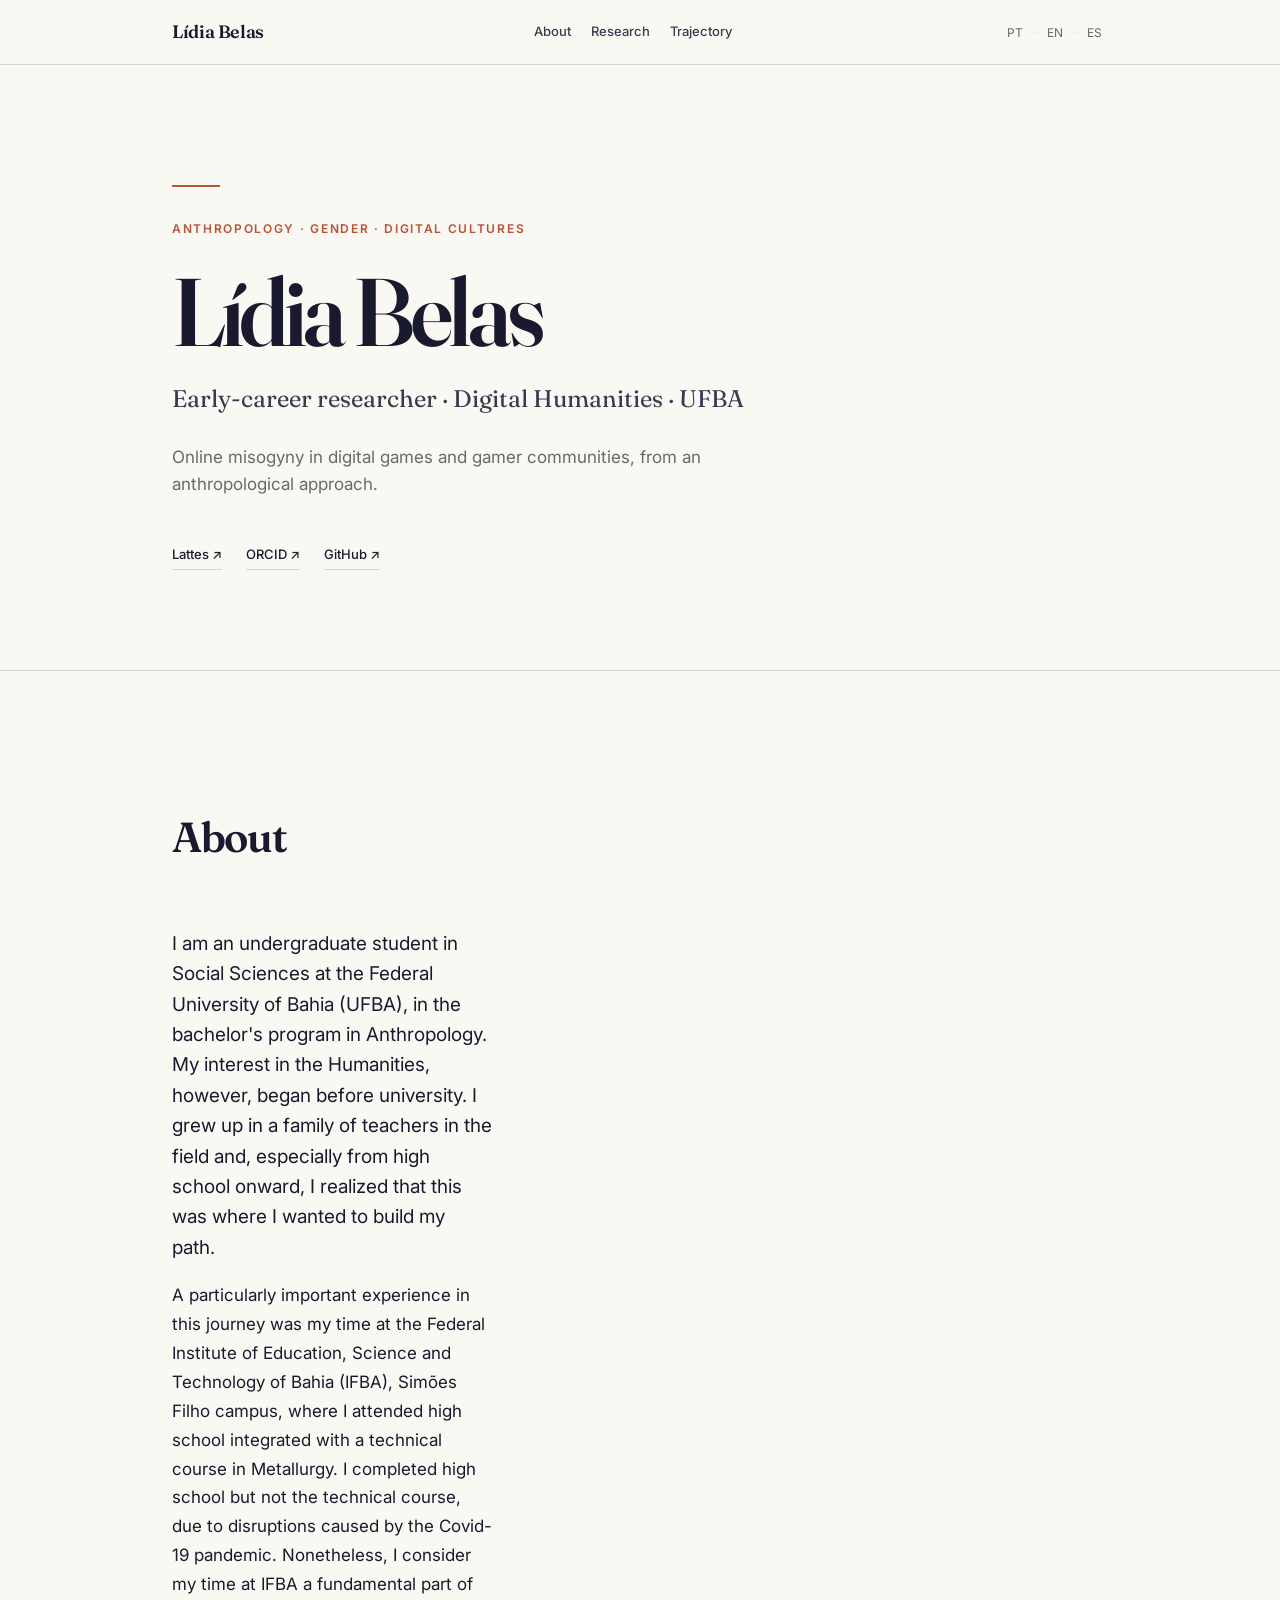
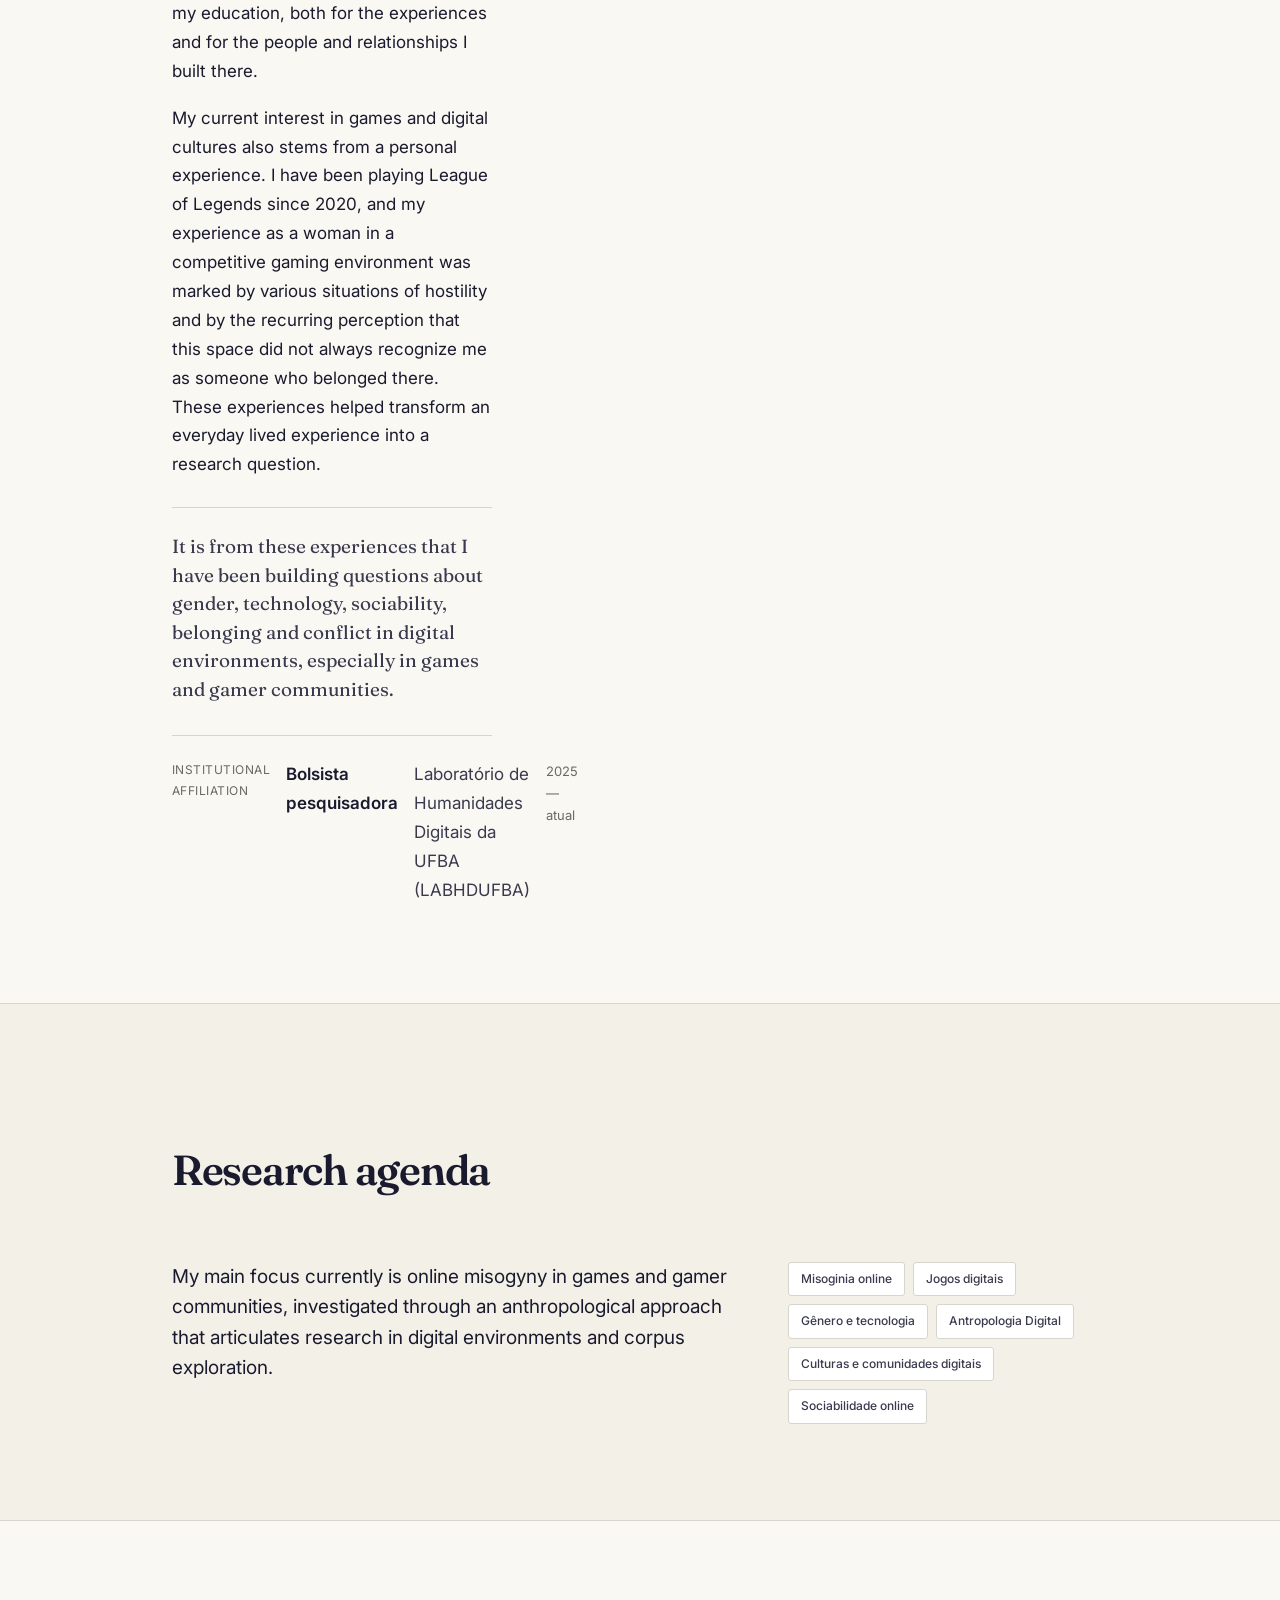
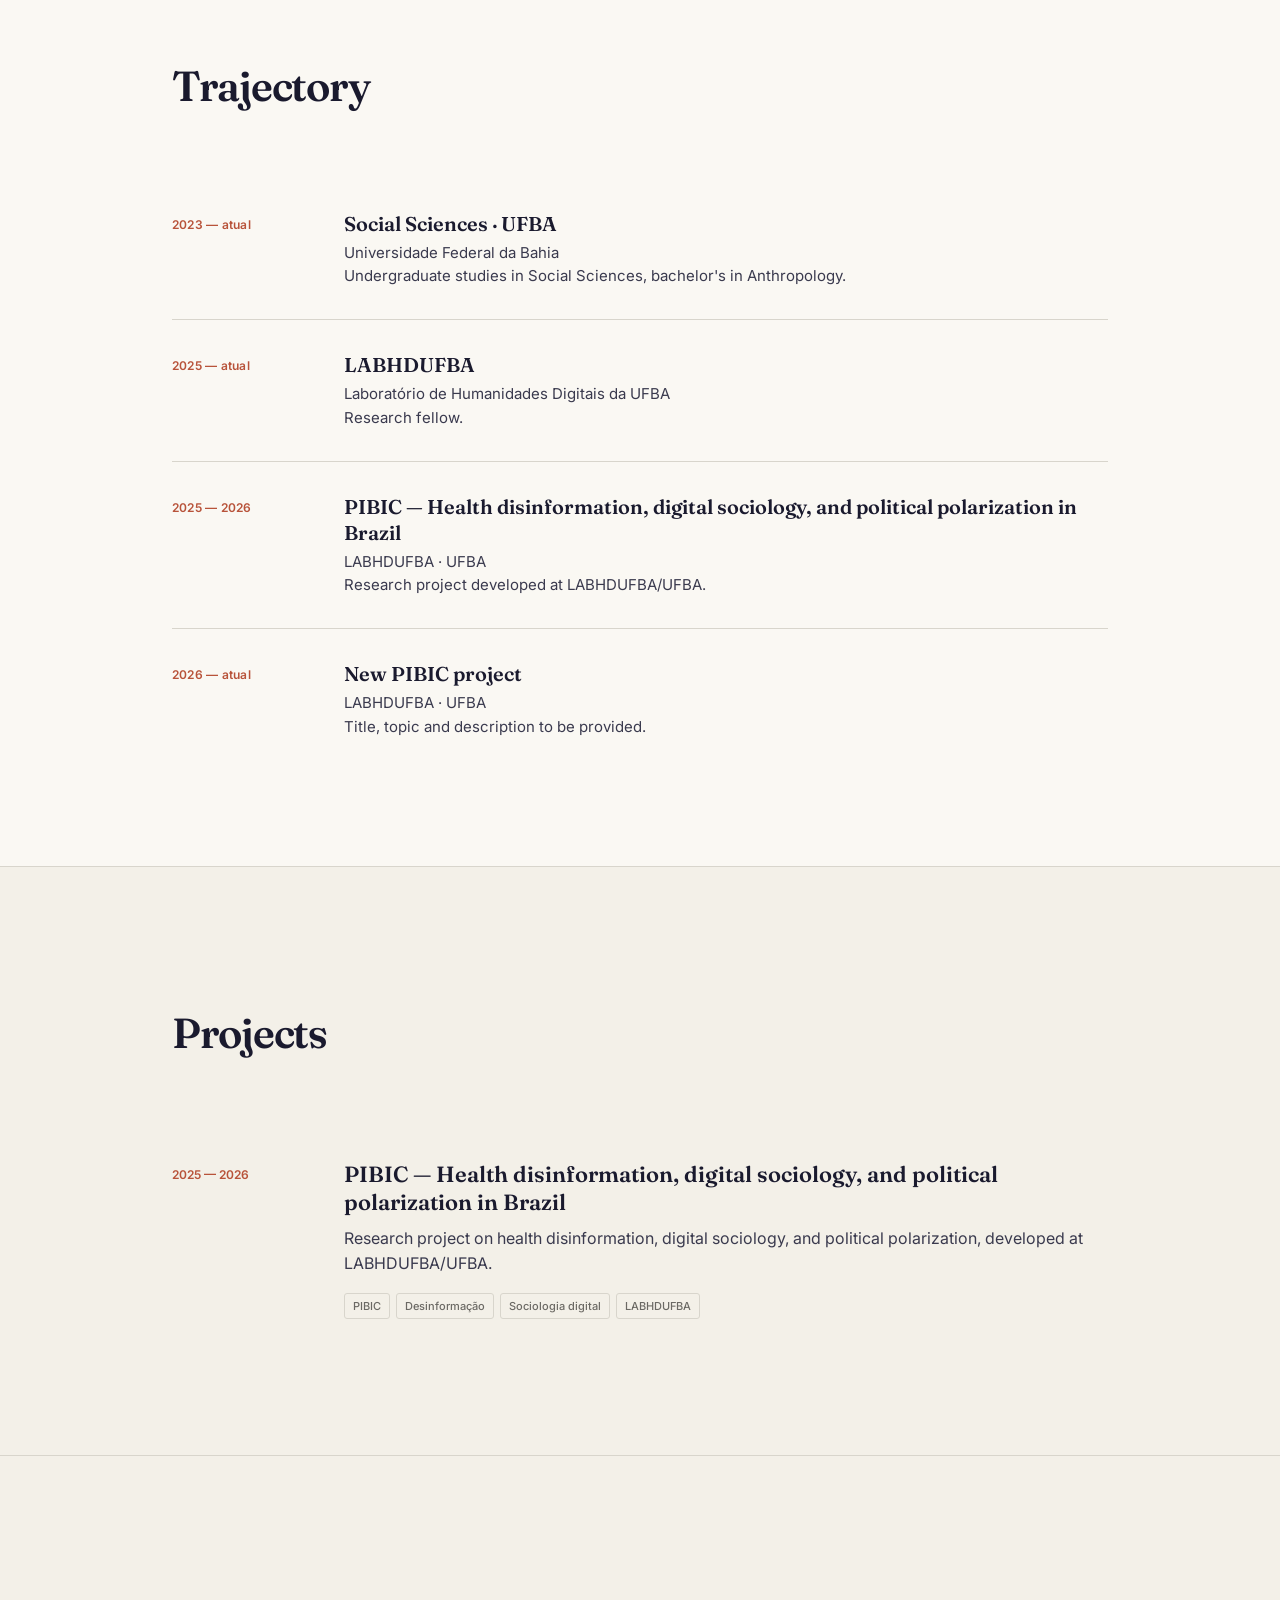
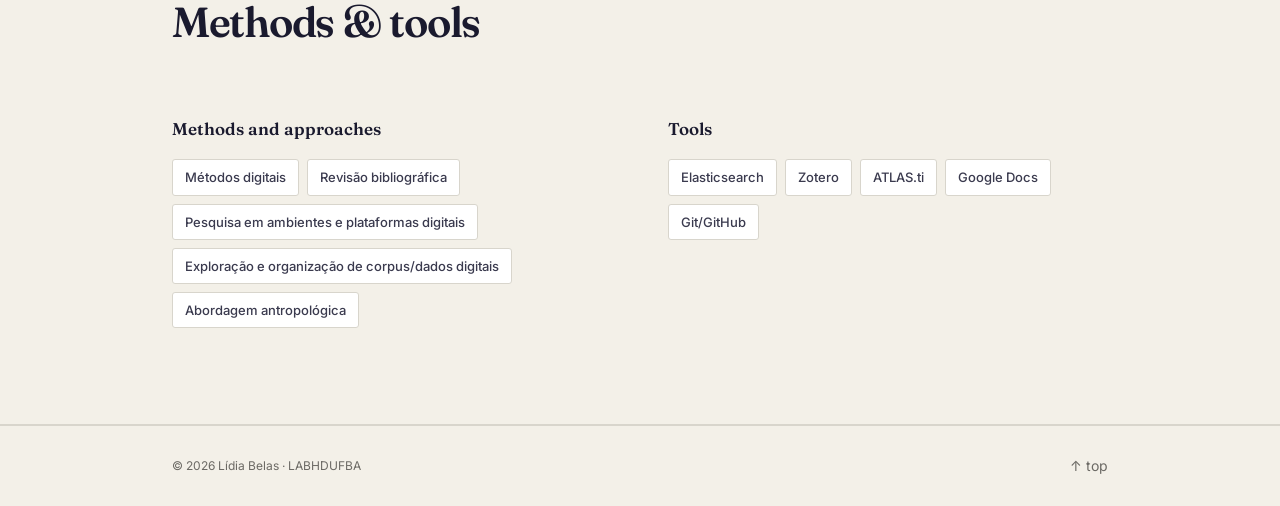
==== commit 188d7c9f: "feat: Sobre pessoal, logo LABHDUFBA, seção Registros 1. Sobre mais pessoal    - 4 parágrafos sobre t" ====
--- a/index.html
+++ b/index.html
@@ -7,181 +7,171 @@
   <!-- SEO -->
   <title>Lídia Belas — Pesquisadora · Antropologia Digital, Gênero e Culturas Digitais</title>
   <meta name="description" content="Lídia Belas — graduanda em Ciências Sociais/UFBA, bolsista PIBIC no LABHDUFBA. Pesquisa misoginia online, jogos digitais, gênero e tecnologia.">
-  <meta name="keywords" content="Lídia Belas, antropologia digital, misoginia online, jogos digitais, gênero e tecnologia, LABHDUFBA, UFBA, PIBIC, sociabilidade online, culturas digitais">
-  <meta name="author" content="Lídia Belas">
-  <link rel="canonical" href="https://lidibelas.github.io/">
 
   <!-- Open Graph -->
+  <meta property="og:title" content="Lídia Belas — Antropologia Digital & Gênero">
+  <meta property="og:description" content="Pesquisadora em formação · Humanidades Digitais · UFBA">
   <meta property="og:type" content="website">
-  <meta property="og:title" content="Lídia Belas — Antropologia Digital, Gênero e Culturas Digitais">
-  <meta property="og:description" content="Graduanda em Ciências Sociais/UFBA, bolsista PIBIC no LABHDUFBA. Pesquisa misoginia online e jogos digitais.">
-  <meta property="og:url" content="https://lidibelas.github.io/">
+  <meta property="og:url" content="https://lidibelas.github.io">
   <meta property="og:locale" content="pt_BR">
   <meta property="og:locale:alternate" content="en_US">
   <meta property="og:locale:alternate" content="es_ES">
 
-  <!-- hreflang -->
-  <link rel="alternate" hreflang="pt" href="https://lidibelas.github.io/?lang=pt">
+  <!-- Twitter Card -->
+  <meta name="twitter:card" content="summary">
+  <meta name="twitter:title" content="Lídia Belas — Antropologia Digital & Gênero">
+  <meta name="twitter:description" content="Pesquisadora em formação · Humanidades Digitais · UFBA">
+
+  <!-- Canonical -->
+  <link rel="canonical" href="https://lidibelas.github.io">
+  <link rel="alternate" hreflang="pt" href="https://lidibelas.github.io">
   <link rel="alternate" hreflang="en" href="https://lidibelas.github.io/?lang=en">
   <link rel="alternate" hreflang="es" href="https://lidibelas.github.io/?lang=es">
-  <link rel="alternate" hreflang="x-default" href="https://lidibelas.github.io/">
 
   <!-- Favicon -->
-  <link rel="icon" href="favicon.svg" type="image/svg+xml">
+  <link rel="icon" type="image/svg+xml" href="favicon.svg">
 
   <!-- Fonts -->
   <link rel="preconnect" href="https://fonts.googleapis.com">
   <link rel="preconnect" href="https://fonts.gstatic.com" crossorigin>
-  <link href="https://fonts.googleapis.com/css2?family=Fraunces:ital,opsz,wght@0,9..144,400;0,9..144,600;0,9..144,700;1,9..144,400&family=Inter:wght@400;500;600;700&display=swap" rel="stylesheet">
+  <link href="https://fonts.googleapis.com/css2?family=Fraunces:opsz,wght@9..144,400;9..144,500;9..144,600;9..144,700&family=Inter:wght@400;500;600&display=swap" rel="stylesheet">
 
   <!-- Styles -->
   <link rel="stylesheet" href="styles.css">
-
-  <!-- Config and data -->
-  <script src="config.js"></script>
-  <script src="data/content.js"></script>
 </head>
 <body>
+
   <a href="#main" class="skip-link" data-i18n="skipToContent">Pular para o conteúdo</a>
 
-  <!-- Header -->
-  <header class="site-header" id="top">
+  <header class="site-header">
     <div class="shell header-inner">
       <a href="#top" class="wordmark">Lídia Belas</a>
-      <nav class="site-nav" aria-label="Navegação" id="nav-menu">
-        <!-- Filled by JS based on which sections exist -->
-      </nav>
-      <div class="lang-switcher" id="lang-switcher" role="group" aria-label="Idioma">
-        <!-- Filled by JS based on config.languages.active -->
-      </div>
+      <nav class="site-nav" id="nav-menu" aria-label="Navegação principal"></nav>
+      <div class="lang-switcher" id="lang-switcher" role="group" aria-label="Idioma"></div>
     </div>
   </header>
 
   <main id="main">
-    <!-- Hero / Início -->
-    <section class="hero" id="home">
+
+    <!-- Hero -->
+    <section class="hero" id="top">
       <div class="shell hero-inner">
         <div class="hero-line"></div>
         <p class="hero-eyebrow" data-i18n="hero.eyebrow">Antropologia · Gênero · Culturas Digitais</p>
         <h1 class="hero-title">Lídia Belas</h1>
         <p class="hero-subtitle" data-i18n="hero.subtitle">Pesquisadora em formação · Humanidades Digitais · UFBA</p>
         <p class="hero-research" data-i18n="hero.research">Misoginia online em jogos digitais e comunidades de jogadores, a partir de uma abordagem antropológica.</p>
-        <div class="hero-links" id="hero-links">
-          <!-- Filled by JS -->
-        </div>
+        <div class="hero-links" id="hero-links"></div>
       </div>
     </section>
 
-    <!-- Sobre / About -->
+    <!-- Sobre -->
     <section class="section section-about" id="about">
       <div class="shell">
         <div class="section-header">
-          <span class="section-label" data-i18n="about.label">Sobre</span>
+          <h2 class="section-label" data-i18n="about.label">Sobre</h2>
         </div>
         <div class="about-layout">
-          <div class="about-photo" id="about-photo">
-            <!-- Filled by JS if photo exists -->
-          </div>
+          <div class="about-photo" id="about-photo"></div>
           <div class="about-text">
-            <p class="prose prose-lead" data-i18n="about.bio1">Sou graduanda em Ciências Sociais pela Universidade Federal da Bahia (UFBA), com bacharelado em Antropologia. Minha pesquisa se inscreve no campo da Antropologia Digital, com foco em gênero, tecnologia e sociabilidade online.</p>
-            <p class="prose" data-i18n="about.bio2">Sou bolsista pesquisadora do Laboratório de Humanidades Digitais da UFBA — LABHDUFBA, onde desenvolvo pesquisa de iniciação científica (PIBIC).</p>
-            <p class="prose" data-i18n="about.bio3">Minha agenda de pesquisa se concentra na misoginia online em jogos e comunidades de jogadores, investigada a partir de uma abordagem antropológica. Interesso-me pelas culturas e comunidades digitais, pelas formas de sociabilidade que se constituem online, e pelos modos como gênero e tecnologia se entrelaçam na experiência cotidiana de plataformas e jogos.</p>
-
-            <div class="about-affiliation" id="about-affiliation">
-              <!-- Filled by JS from config -->
-            </div>
+            <p class="prose prose-lead" data-i18n="about.p1"></p>
+            <p class="prose" data-i18n="about.p2"></p>
+            <p class="prose" data-i18n="about.p3"></p>
+            <p class="prose about-closing" data-i18n="about.p4"></p>
+            <div class="about-affiliation" id="about-affiliation"></div>
           </div>
         </div>
       </div>
     </section>
 
-    <!-- Pesquisa / Research Agenda -->
+    <!-- Agenda de pesquisa -->
     <section class="section section-research" id="research">
       <div class="shell">
         <div class="section-header">
-          <span class="section-label" data-i18n="research.label">Agenda de pesquisa</span>
+          <h2 class="section-label" data-i18n="research.label">Agenda de pesquisa</h2>
         </div>
         <div class="research-layout">
           <div class="research-main">
-            <p class="prose prose-lead" data-i18n="research.focus">Meu foco principal atualmente é a misoginia online em jogos e comunidades de jogadores, investigada a partir de uma abordagem antropológica que articula pesquisa em ambientes digitais e exploração de corpus.</p>
+            <p class="prose prose-lead" data-i18n="research.focus"></p>
           </div>
-          <div class="research-keywords" id="research-keywords">
-            <!-- Filled by JS from config.researchAgenda.keywords -->
-          </div>
+          <div class="research-keywords" id="research-keywords"></div>
         </div>
       </div>
     </section>
 
-    <!-- Trajetória / Trajectory -->
+    <!-- Trajetória -->
     <section class="section section-trajectory" id="trajectory">
       <div class="shell">
         <div class="section-header">
-          <span class="section-label" data-i18n="trajectory.label">Trajetória</span>
+          <h2 class="section-label" data-i18n="trajectory.label">Trajetória</h2>
         </div>
-        <div class="timeline" id="timeline-container">
-          <!-- Filled by JS -->
-        </div>
+        <div class="timeline" id="timeline-container"></div>
       </div>
     </section>
 
-    <!-- Projetos / Projects -->
+    <!-- Registros -->
+    <section class="section section-records" id="records" hidden>
+      <div class="shell">
+        <div class="section-header">
+          <h2 class="section-label" data-i18n="records.label">Em espaços acadêmicos</h2>
+        </div>
+        <div class="records-container" id="records-container"></div>
+      </div>
+    </section>
+
+    <!-- Projetos -->
     <section class="section section-projects" id="projects" hidden>
       <div class="shell">
         <div class="section-header">
-          <span class="section-label" data-i18n="projects.label">Projetos</span>
+          <h2 class="section-label" data-i18n="projects.label">Projetos</h2>
         </div>
-        <div class="projects-list" id="projects-container">
-          <!-- Filled by JS -->
-        </div>
+        <div class="projects-list" id="projects-container"></div>
       </div>
     </section>
 
-    <!-- Produção acadêmica / Publications -->
+    <!-- Produção acadêmica -->
     <section class="section section-publications" id="publications" hidden>
       <div class="shell">
         <div class="section-header">
-          <span class="section-label" data-i18n="publications.label">Produção acadêmica</span>
+          <h2 class="section-label" data-i18n="publications.label">Produção acadêmica</h2>
         </div>
-        <div id="publications-container">
-          <!-- Filled by JS -->
-        </div>
+        <div class="publications-list" id="publications-container"></div>
       </div>
     </section>
 
-    <!-- Métodos / Methods -->
+    <!-- Métodos & ferramentas -->
     <section class="section section-methods" id="methods" hidden>
       <div class="shell">
         <div class="section-header">
-          <span class="section-label" data-i18n="methods.label">Métodos & ferramentas</span>
+          <h2 class="section-label" data-i18n="methods.label">Métodos & ferramentas</h2>
         </div>
-        <div class="methods-layout" id="methods-container">
-          <!-- Filled by JS -->
-        </div>
+        <div class="methods-layout" id="methods-container"></div>
       </div>
     </section>
 
-    <!-- Contato / Contact -->
+    <!-- Contato -->
     <section class="section section-contact" id="contact" hidden>
       <div class="shell">
         <div class="section-header">
-          <span class="section-label" data-i18n="contact.label">Contato</span>
+          <h2 class="section-label" data-i18n="contact.label">Contato</h2>
         </div>
-        <div class="contact-content" id="contact-container">
-          <!-- Filled by JS — hidden entirely if no email -->
-        </div>
+        <div class="contact-content" id="contact-container"></div>
       </div>
     </section>
+
   </main>
 
-  <!-- Footer -->
   <footer class="site-footer">
     <div class="shell footer-inner">
-      <span class="footer-text" id="footer-text">Lídia Belas · LABHDUFBA · UFBA</span>
-      <a href="#top" class="footer-back" data-i18n="footer.backTop">↑</a>
+      <span class="footer-text" id="footer-text"></span>
+      <a href="#top" class="footer-back" data-i18n="footer.backTop">↑ topo</a>
     </div>
   </footer>
 
   <!-- Scripts -->
+  <script src="config.js"></script>
+  <script src="data/content.js"></script>
+  <script src="data/records.js"></script>
   <script src="i18n.js"></script>
 </body>
 </html>
--- a/styles.css
+++ b/styles.css
@@ -260,14 +260,45 @@
   filter: grayscale(15%);
 }
 .about-text { }
+.about-closing {
+  margin-top: 28px;
+  padding-top: 24px;
+  border-top: 1px solid var(--rule);
+  font-family: var(--font-display);
+  font-size: 19px;
+  line-height: 1.5;
+  color: var(--ink-soft);
+  font-weight: 400;
+}
+
+/* --- Affiliation block with optional logo --- */
 .about-affiliation {
   margin-top: 32px;
   padding-top: 24px;
   border-top: 1px solid var(--rule);
-  font-size: 14px;
-}
-.aff-line { margin-bottom: 6px; color: var(--muted); }
-.aff-role { font-weight: 600; color: var(--ink); }
+}
+.aff-block {
+  display: flex;
+  align-items: flex-start;
+  gap: 16px;
+}
+.aff-logo-slot {
+  flex-shrink: 0;
+}
+.aff-logo {
+  max-height: 56px;
+  max-width: 56px;
+  width: auto;
+  height: auto;
+  opacity: 0.85;
+  transition: opacity 0.2s;
+}
+.aff-logo-link:hover .aff-logo { opacity: 1; }
+.aff-text { font-size: 14px; }
+.aff-line { margin-bottom: 4px; color: var(--muted); font-size: 12px; letter-spacing: 0.04em; text-transform: uppercase; }
+.aff-role { font-weight: 600; color: var(--ink); margin-bottom: 2px; }
+.aff-lab { color: var(--ink-soft); margin-bottom: 2px; }
+.aff-period { color: var(--muted); font-size: 13px; }
 
 /* --- Research layout --- */
 .research-layout {
@@ -489,8 +520,97 @@
   transform: translateY(0);
 }
 
-/* --- Responsive --- */
+/* --- Records (Em espaços acadêmicos) --- */
+.section-records { background: var(--paper); }
+.records-container { }
+.records-grid {
+  display: grid;
+  grid-template-columns: repeat(12, 1fr);
+  gap: 32px;
+  align-items: start;
+}
+.record-card {
+  margin: 0;
+}
+.record-featured {
+  grid-column: 1 / 8;
+}
+.record-card:not(.record-featured) {
+  grid-column: 9 / 13;
+}
+/* When there's only 1 record, make it full width */
+.records-grid:has(> .record-card:only-child) .record-card {
+  grid-column: 1 / 9;
+}
+/* When there are 2 records, second is smaller */
+.records-grid > .record-card:nth-child(2):not(.record-featured) {
+  grid-column: 9 / 13;
+  margin-top: 48px;
+}
+/* 3rd+ records alternate */
+.records-grid > .record-card:nth-child(3) {
+  grid-column: 1 / 6;
+  margin-top: 32px;
+}
+.records-grid > .record-card:nth-child(4) {
+  grid-column: 7 / 13;
+  margin-top: 32px;
+}
+.record-image-wrap {
+  overflow: hidden;
+  border-radius: var(--radius);
+  box-shadow: var(--shadow);
+}
+.record-image-wrap a {
+  display: block;
+  text-decoration: none;
+}
+.record-img {
+  display: block;
+  width: 100%;
+  height: auto;
+  transition: transform 0.4s ease;
+}
+.record-card:hover .record-img {
+  transform: scale(1.02);
+}
+.record-caption {
+  margin-top: 14px;
+}
+.record-title {
+  font-family: var(--font-display);
+  font-size: 18px;
+  font-weight: 600;
+  color: var(--ink);
+  margin-bottom: 4px;
+  line-height: 1.3;
+}
+.record-meta {
+  font-size: 12px;
+  font-weight: 600;
+  color: var(--accent);
+  letter-spacing: 0.02em;
+  margin-bottom: 8px;
+}
+.record-desc {
+  font-size: 14px;
+  color: var(--ink-soft);
+  line-height: 1.5;
+  margin: 0;
+}
+
 @media (max-width: 768px) {
+  .records-grid {
+    display: flex;
+    flex-direction: column;
+    gap: 28px;
+  }
+  .record-featured,
+  .record-card:not(.record-featured),
+  .records-grid > .record-card:nth-child(n) {
+    grid-column: auto;
+    margin-top: 0;
+  }
   :root {
     --gutter: 20px;
     --section-pad: 56px;
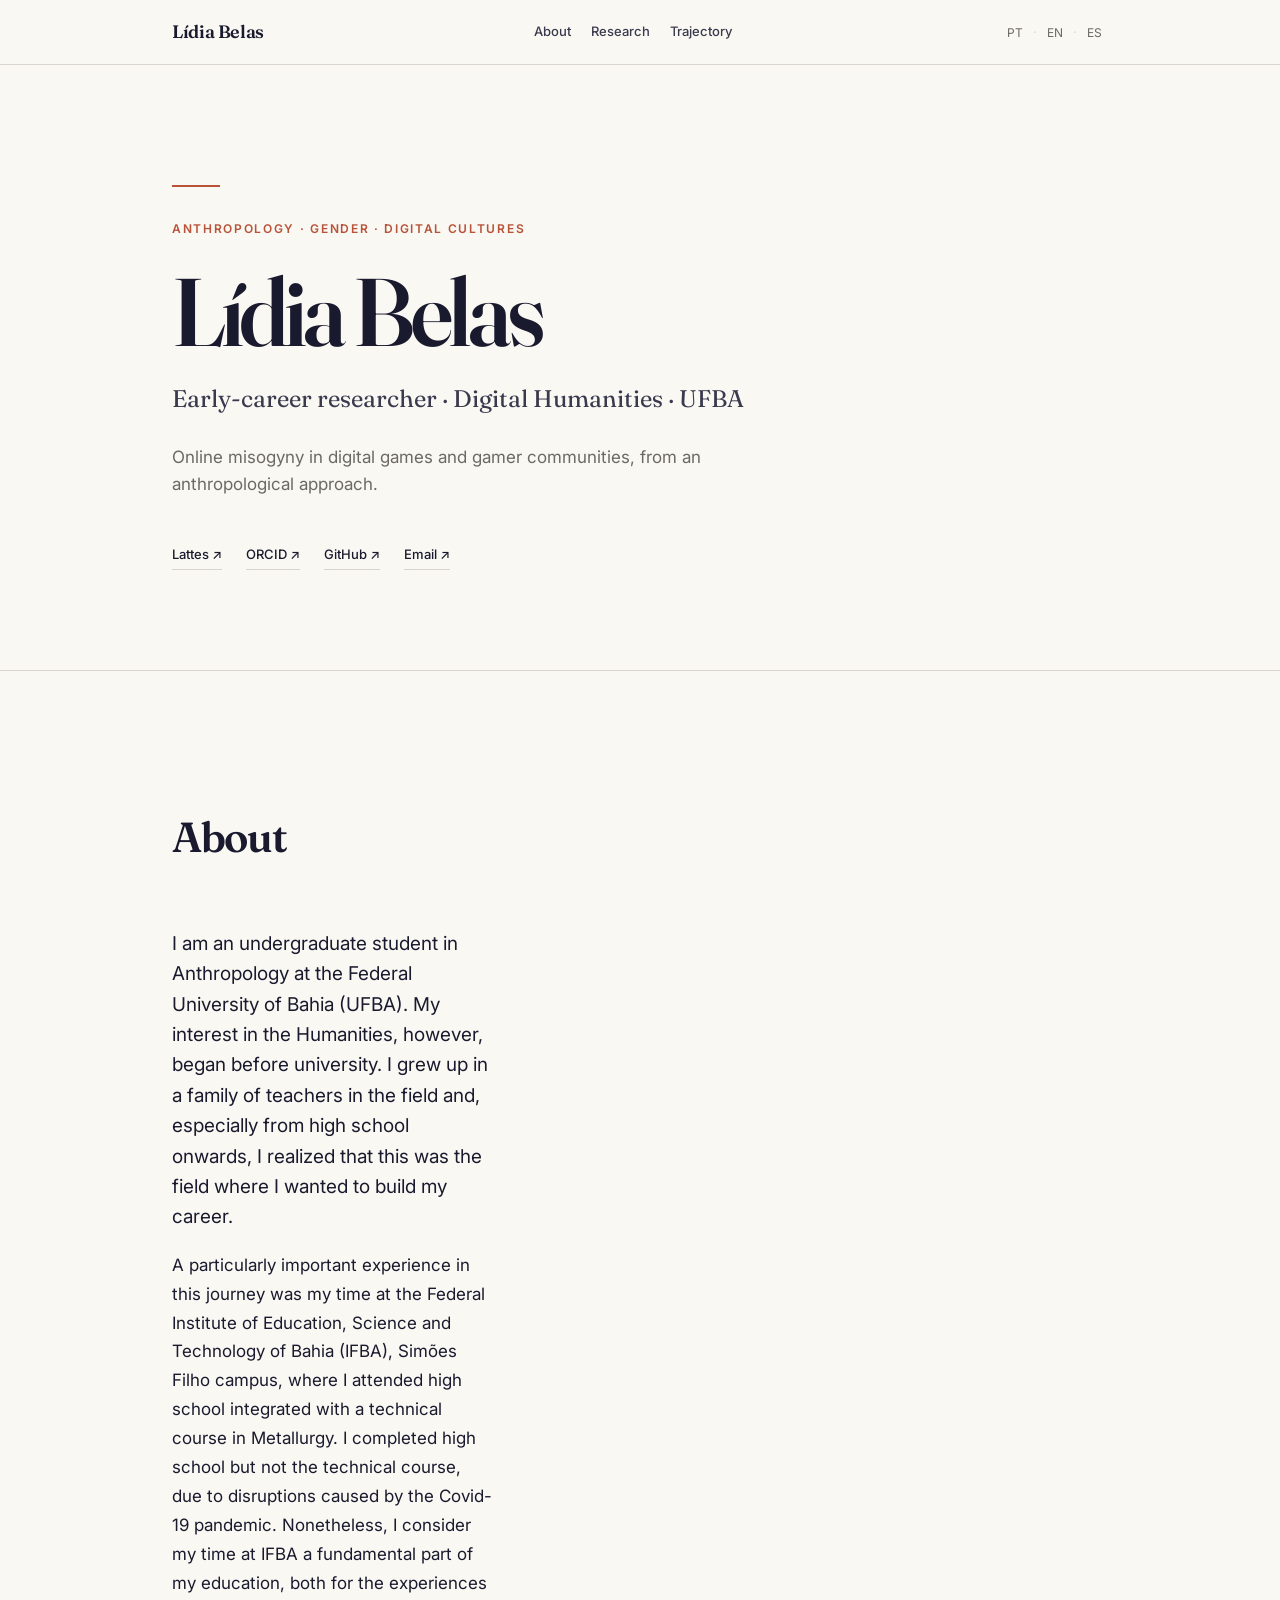
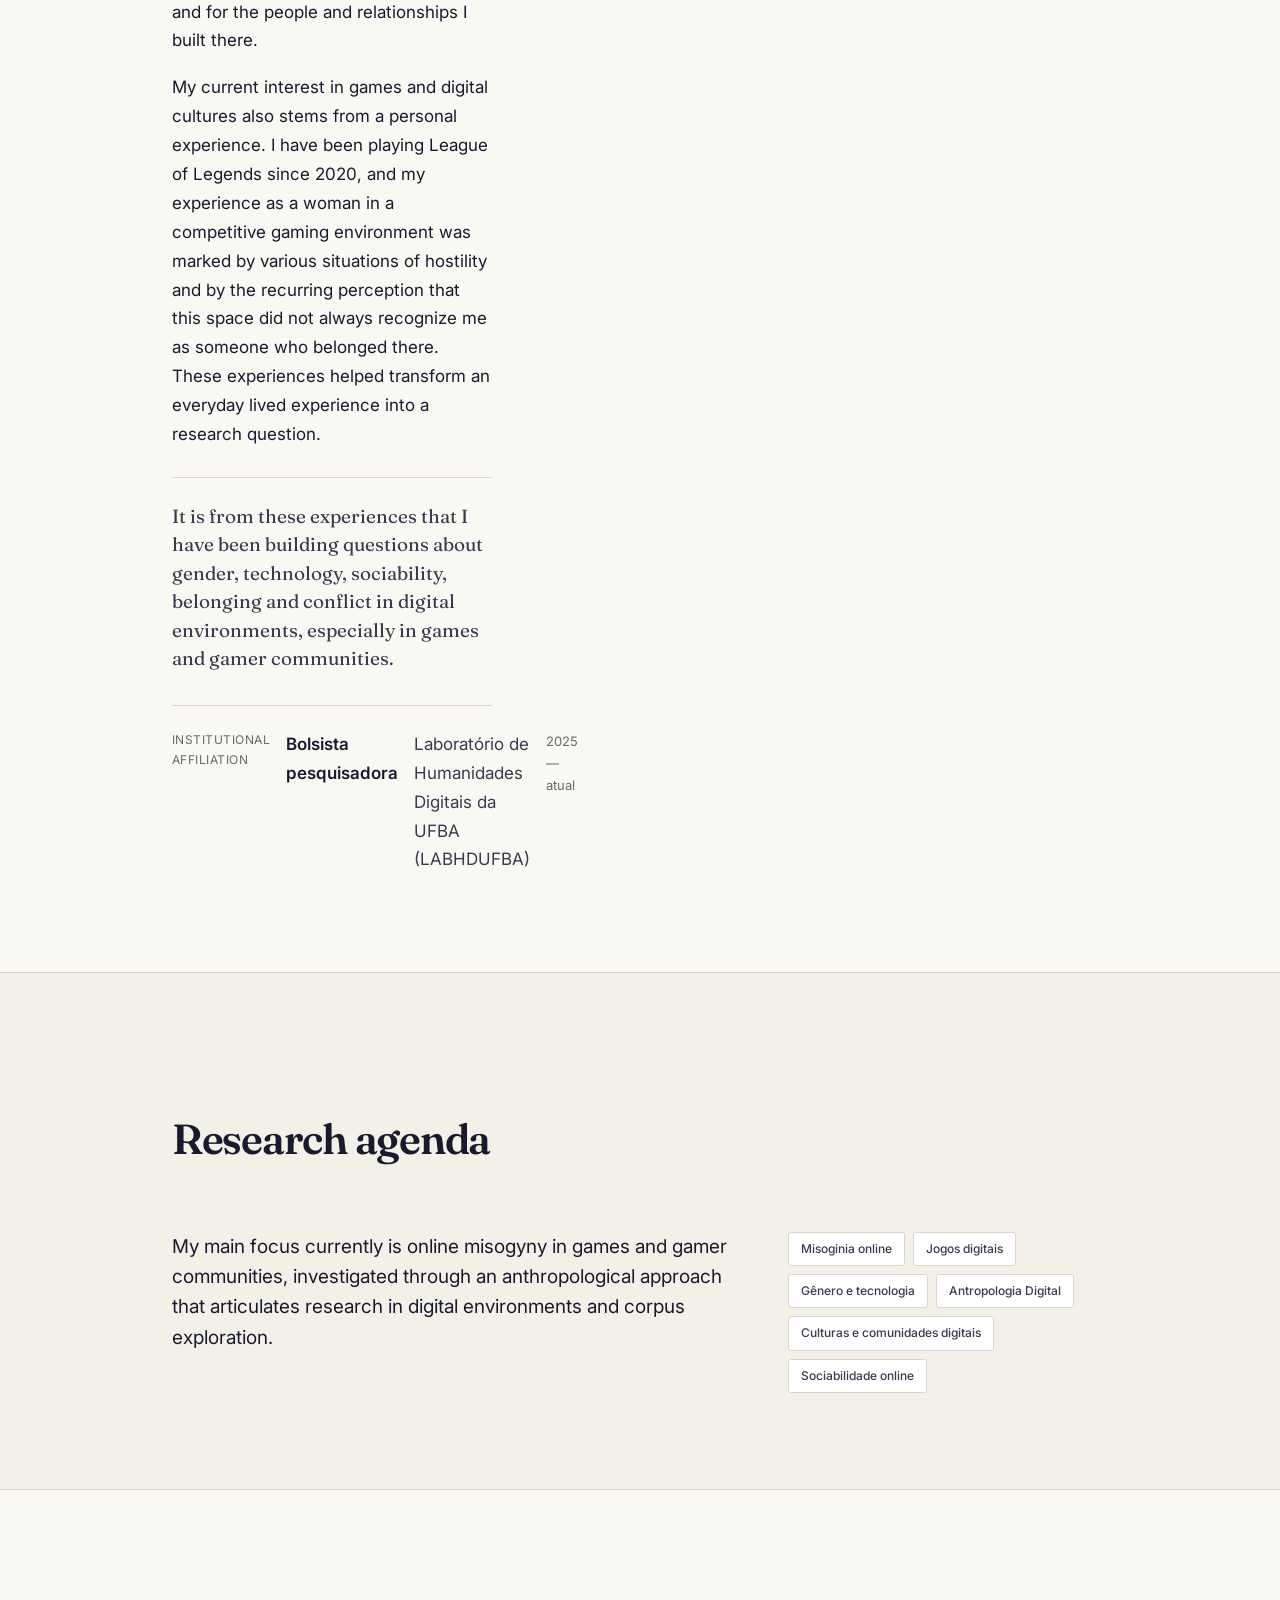
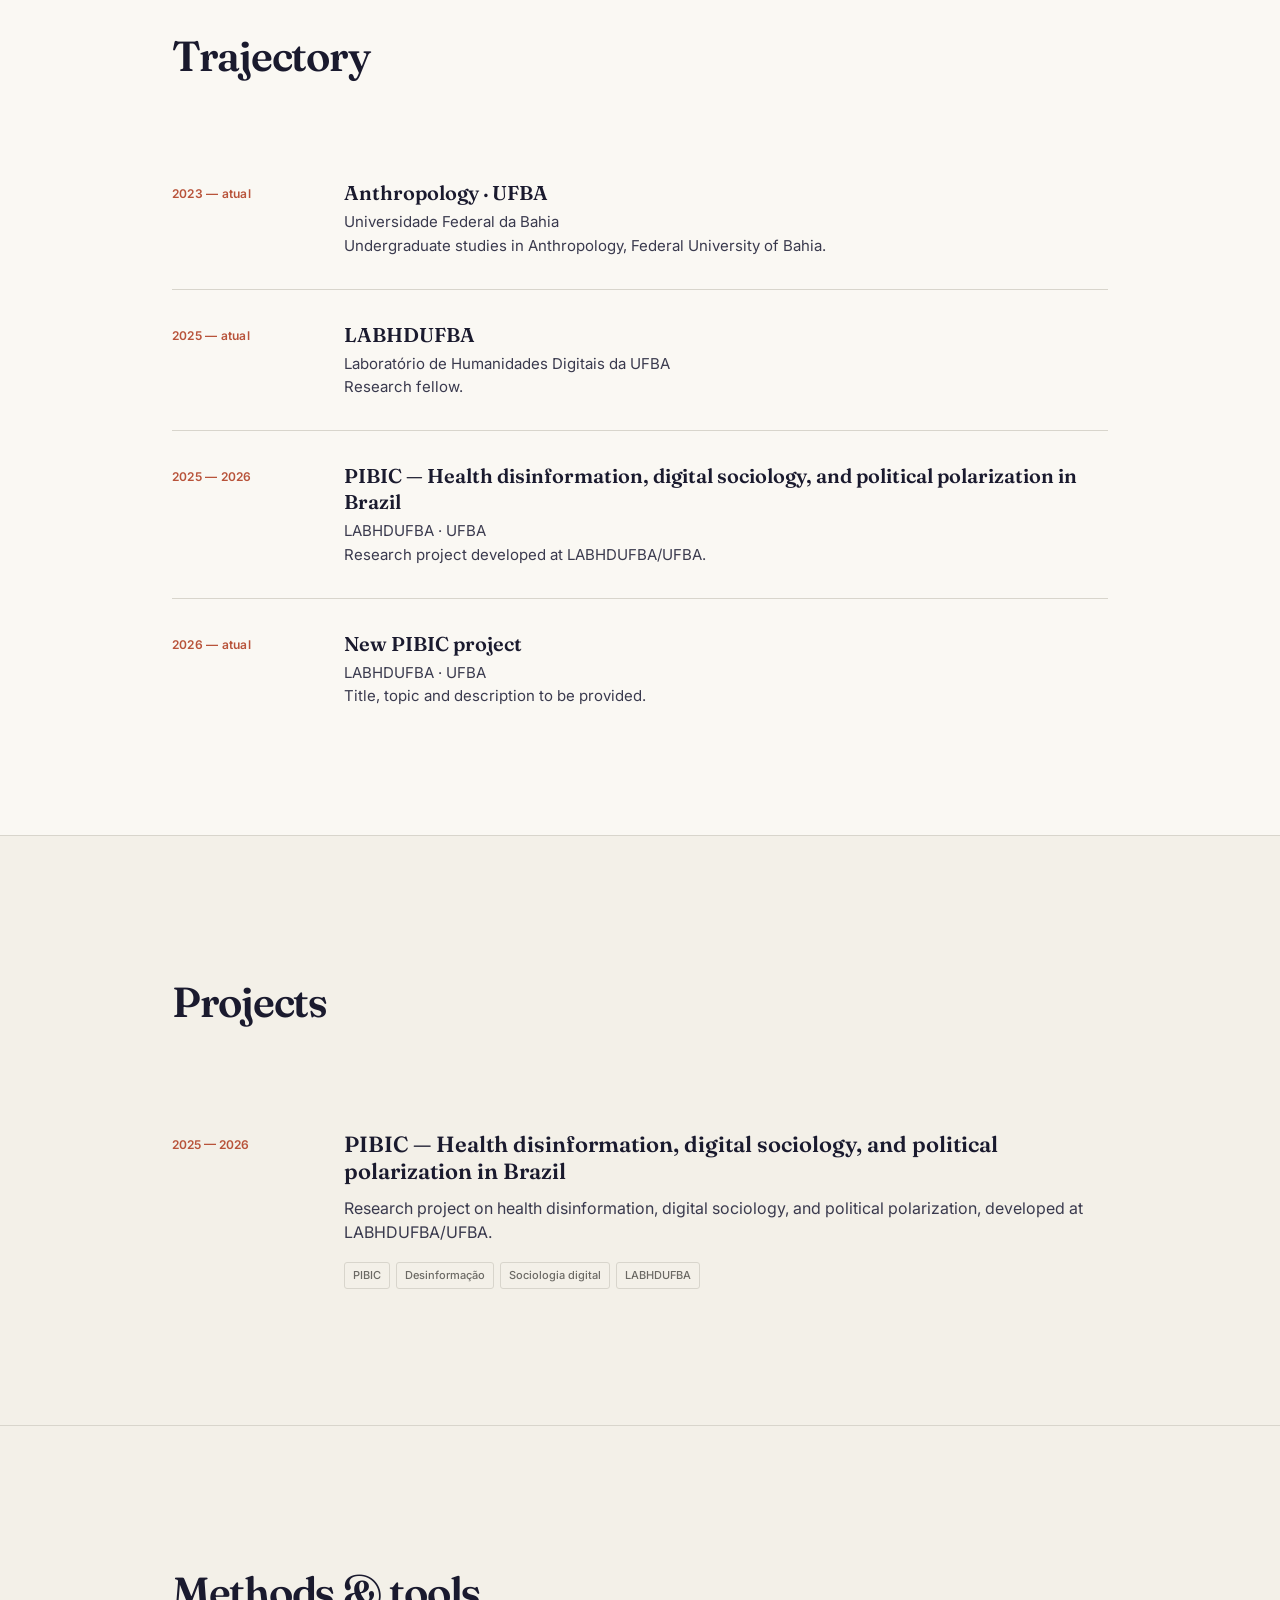
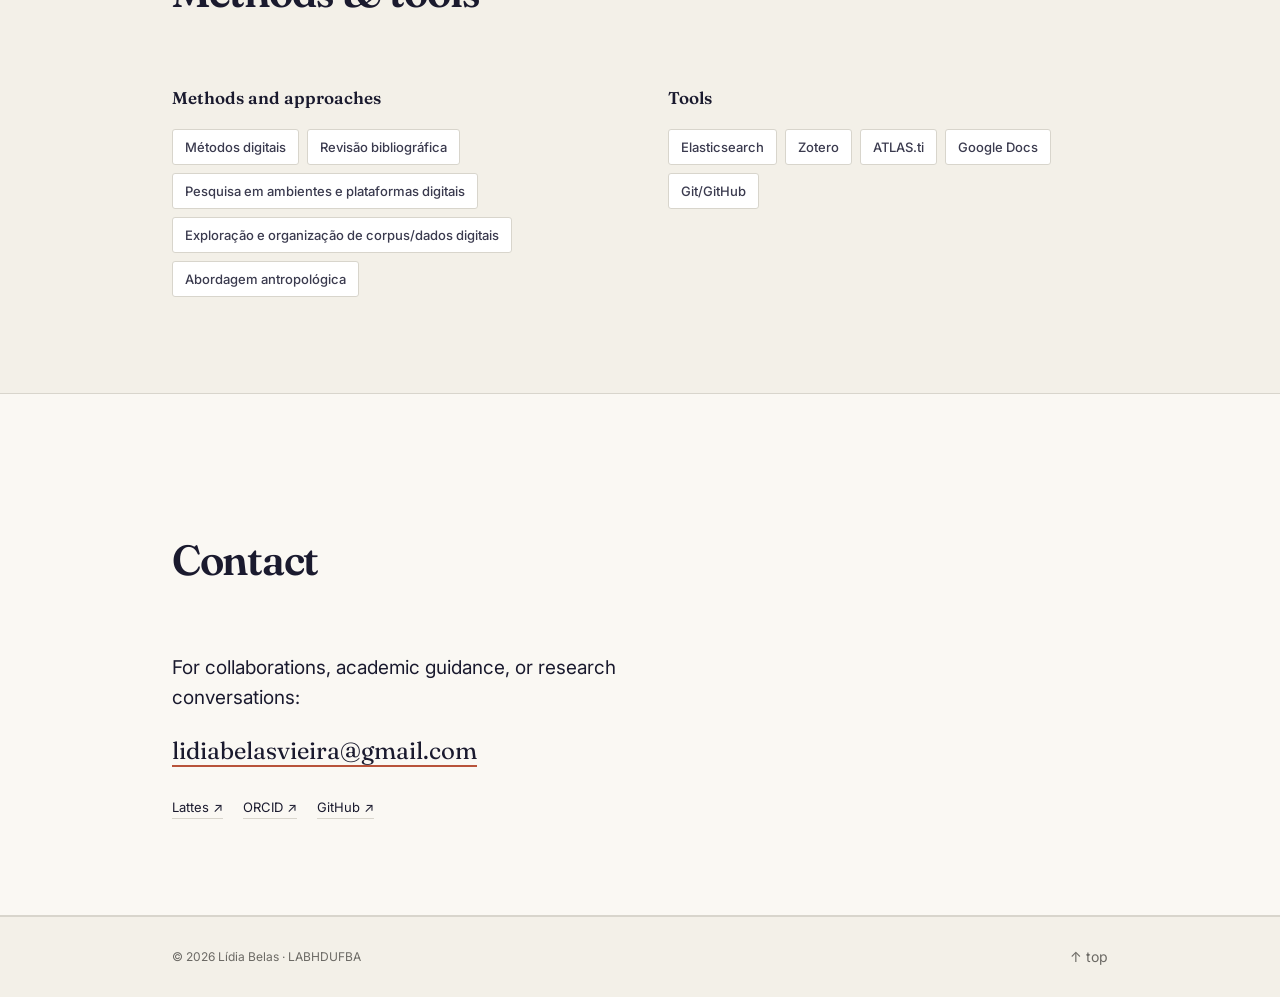
==== commit 34ae0a04: "feat: adiciona e-mail de contato e atualiza vínculo institucional para Antropologia - config.js: ema" ====
--- a/index.html
+++ b/index.html
@@ -6,7 +6,7 @@
 
   <!-- SEO -->
   <title>Lídia Belas — Pesquisadora · Antropologia Digital, Gênero e Culturas Digitais</title>
-  <meta name="description" content="Lídia Belas — graduanda em Ciências Sociais/UFBA, bolsista PIBIC no LABHDUFBA. Pesquisa misoginia online, jogos digitais, gênero e tecnologia.">
+  <meta name="description" content="Lídia Belas — graduanda em Antropologia pela UFBA, bolsista PIBIC no LABHDUFBA. Pesquisa misoginia online, jogos digitais, gênero e tecnologia.">
 
   <!-- Open Graph -->
   <meta property="og:title" content="Lídia Belas — Antropologia Digital & Gênero">
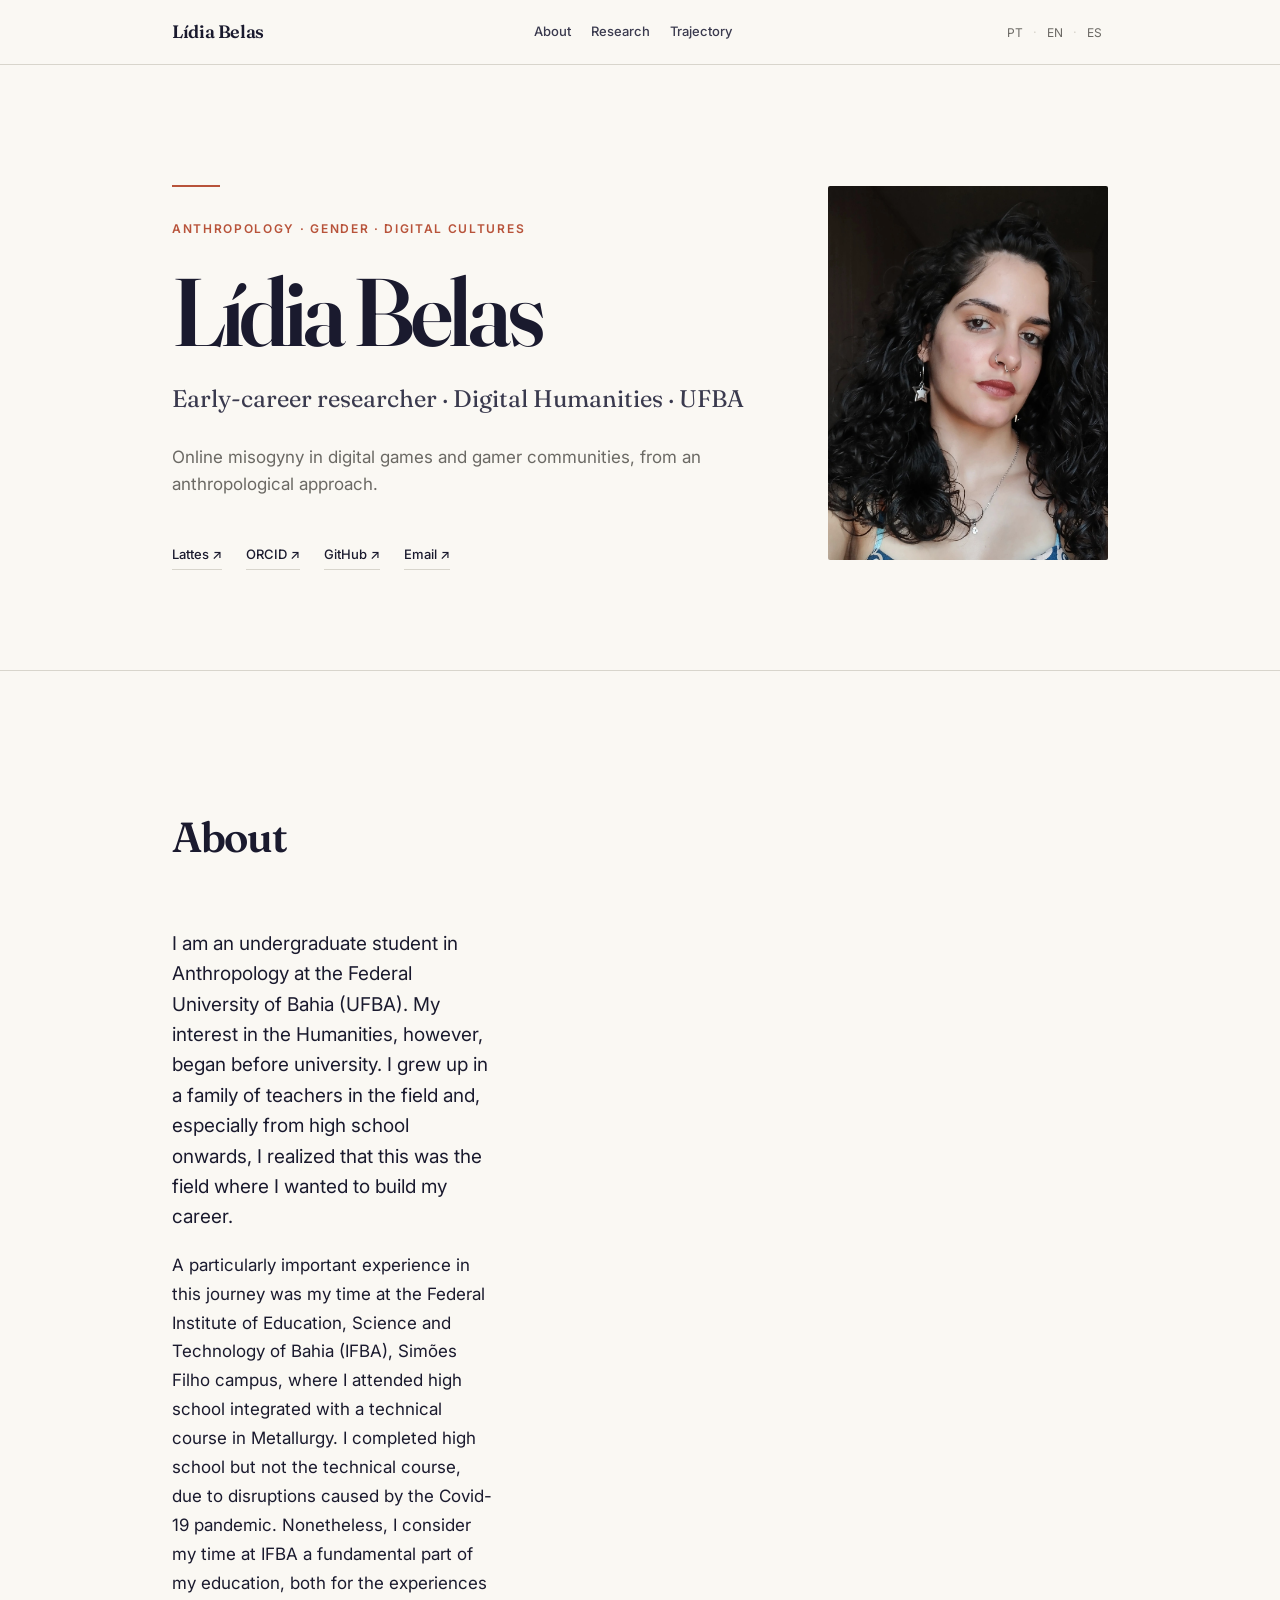
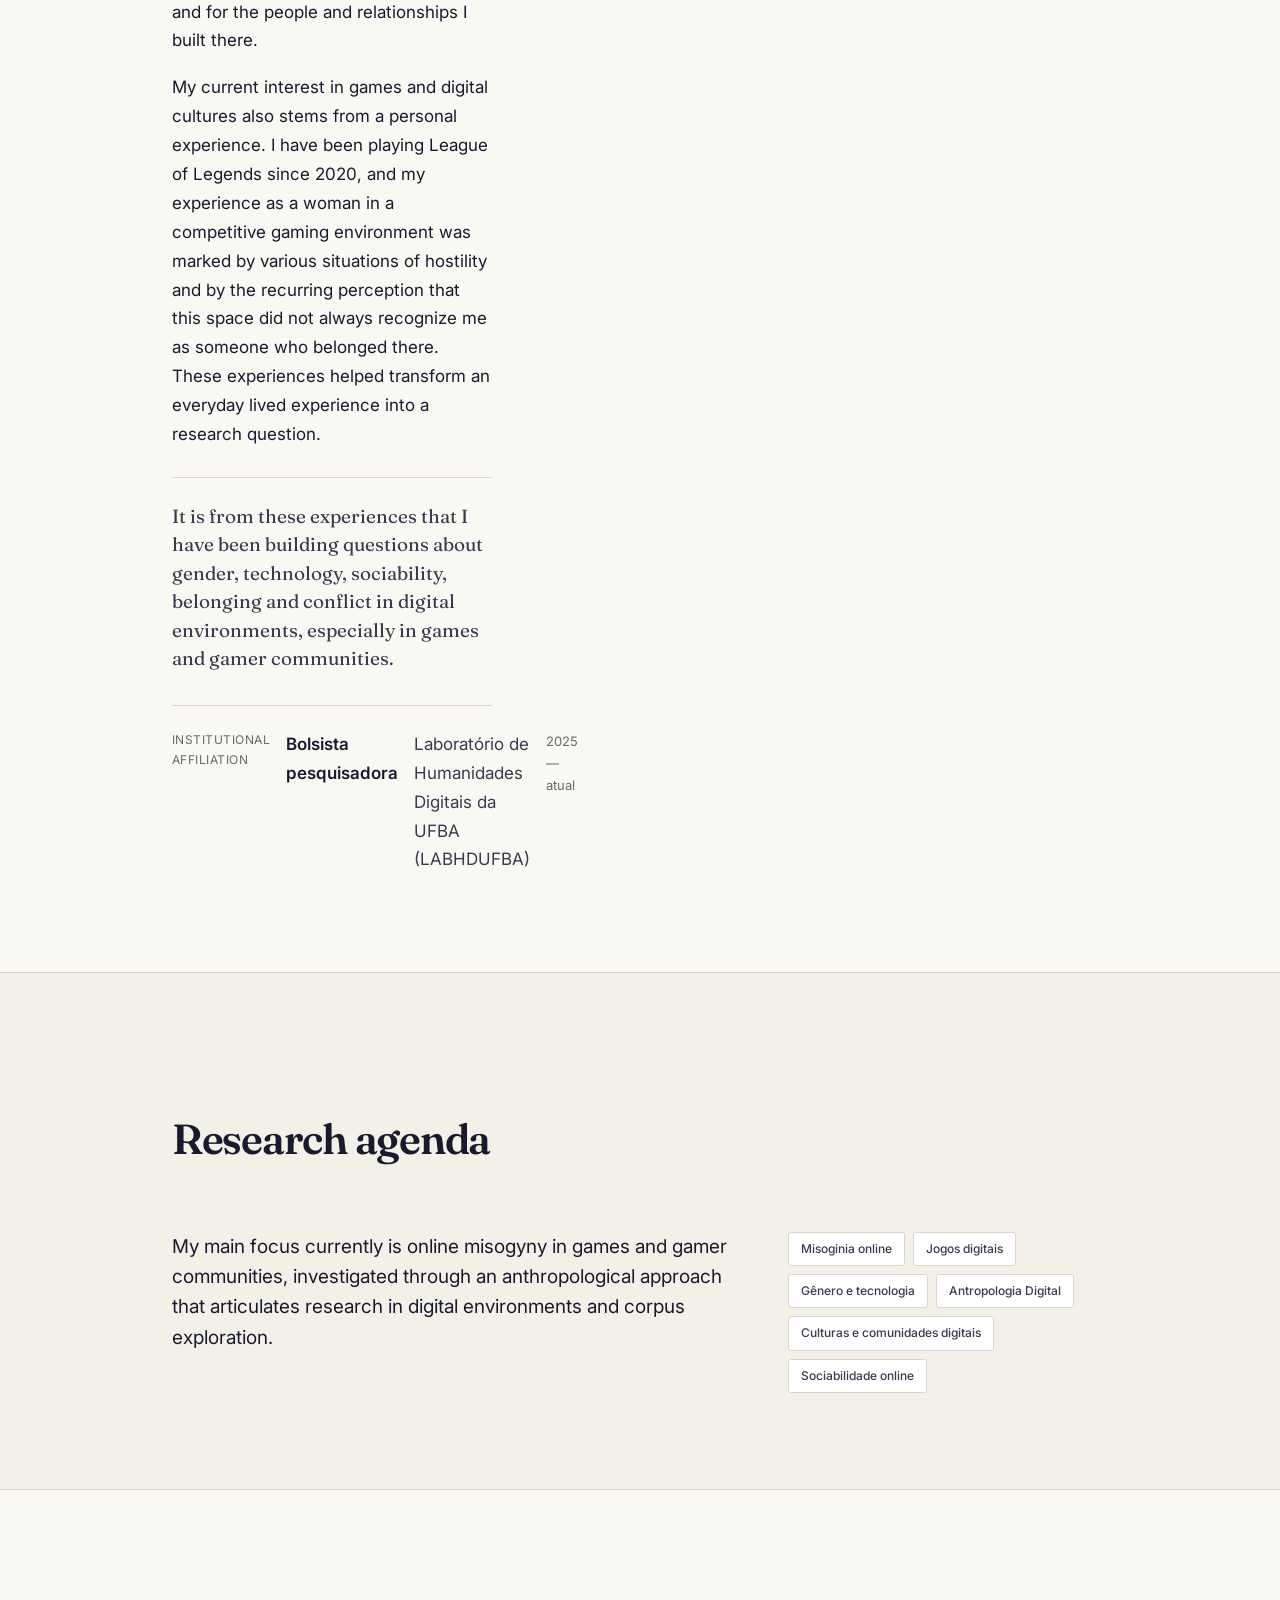
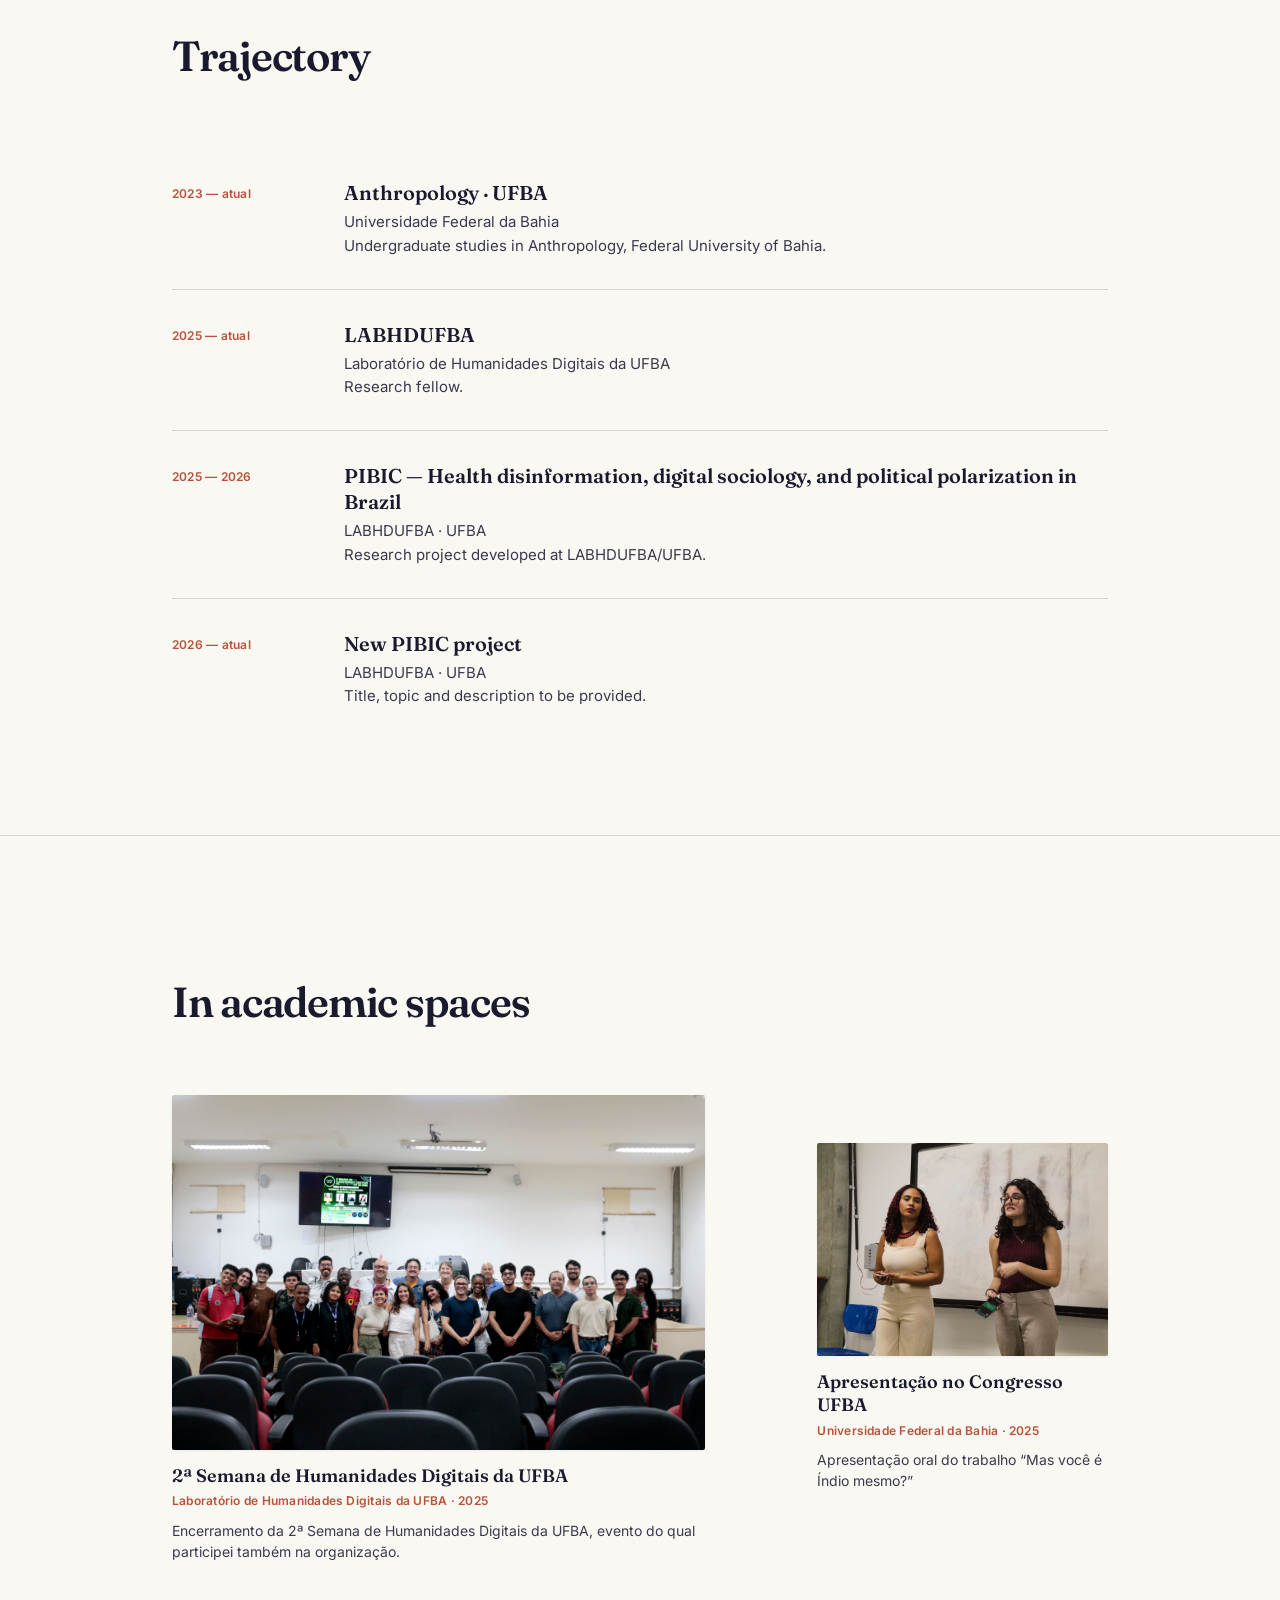
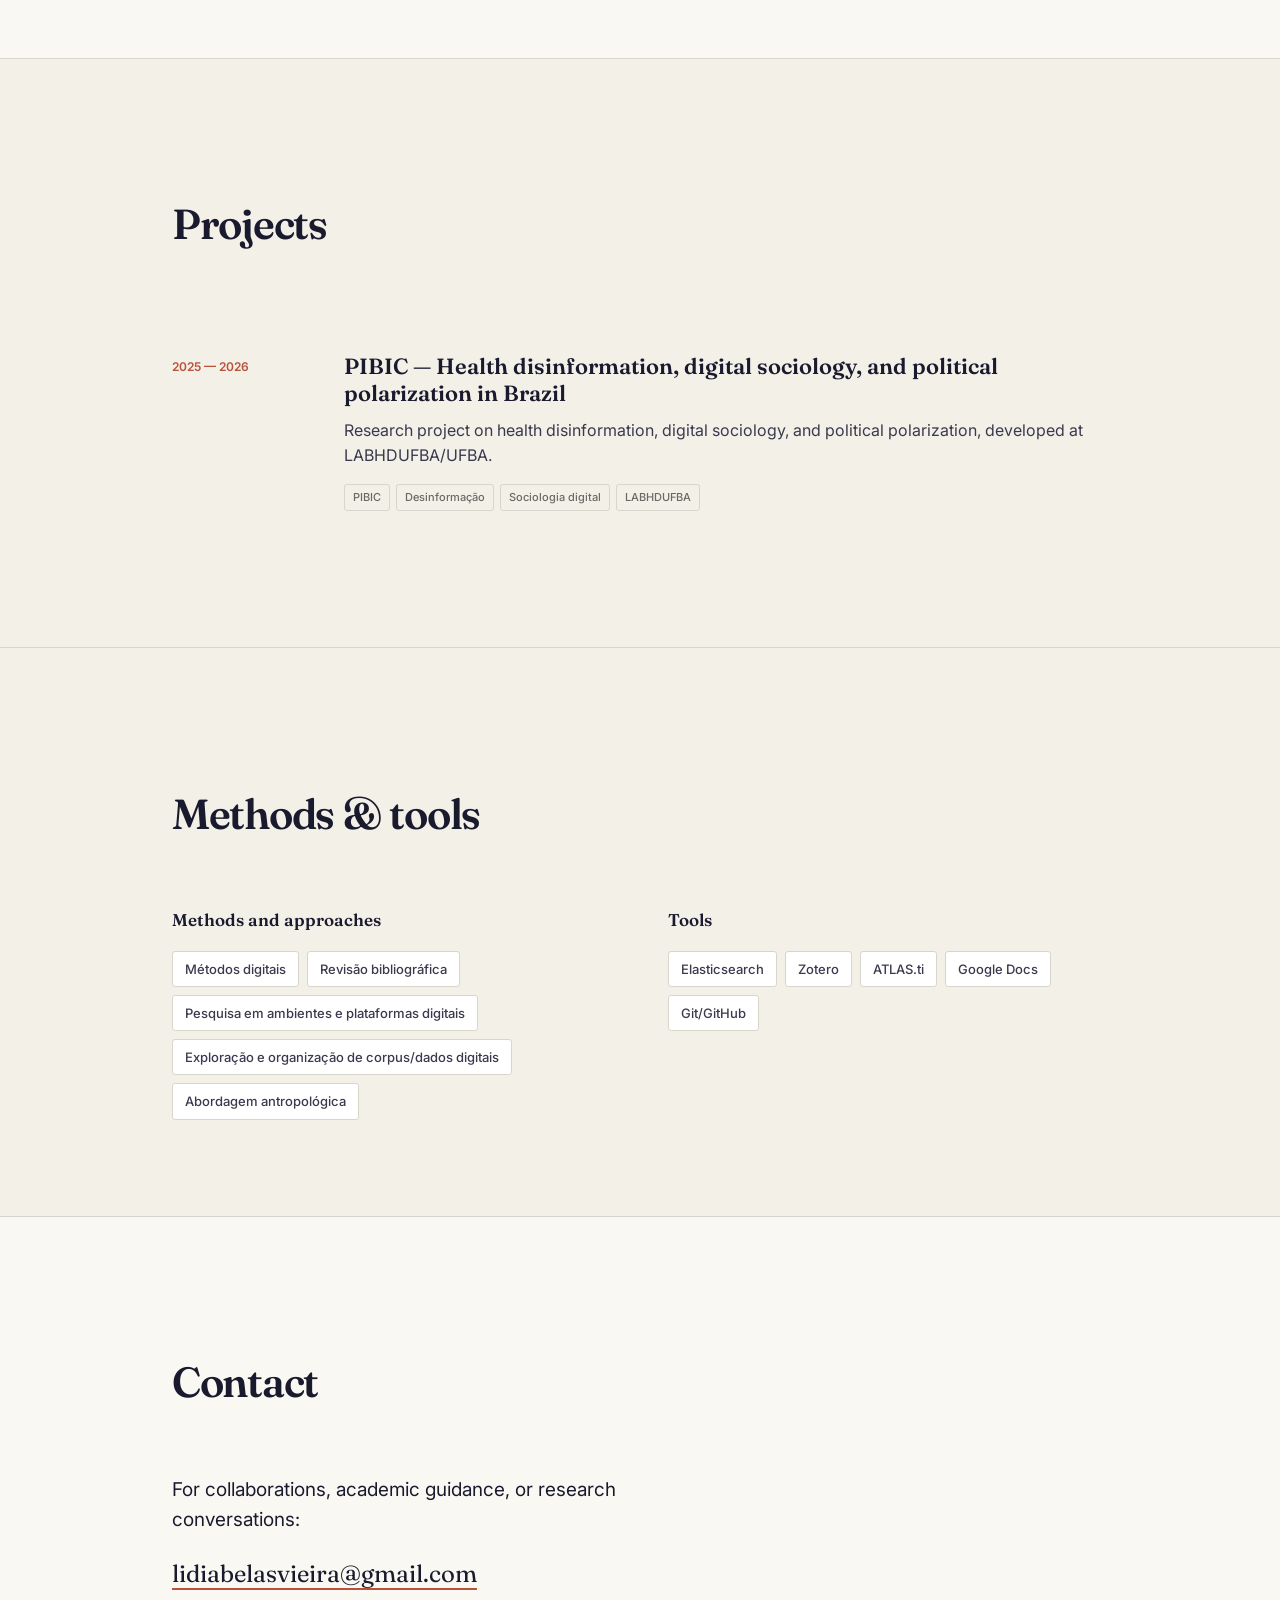
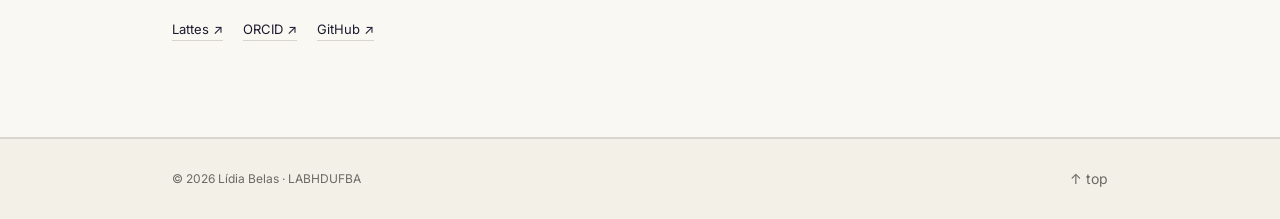
==== commit 643cb56d: "feat: hero com foto profissional, separação de imagens em 4 categorias, README atualizado - Hero: fo" ====
--- a/index.html
+++ b/index.html
@@ -55,13 +55,16 @@
 
     <!-- Hero -->
     <section class="hero" id="top">
-      <div class="shell hero-inner">
-        <div class="hero-line"></div>
-        <p class="hero-eyebrow" data-i18n="hero.eyebrow">Antropologia · Gênero · Culturas Digitais</p>
-        <h1 class="hero-title">Lídia Belas</h1>
-        <p class="hero-subtitle" data-i18n="hero.subtitle">Pesquisadora em formação · Humanidades Digitais · UFBA</p>
-        <p class="hero-research" data-i18n="hero.research">Misoginia online em jogos digitais e comunidades de jogadores, a partir de uma abordagem antropológica.</p>
-        <div class="hero-links" id="hero-links"></div>
+      <div class="shell hero-inner hero-grid">
+        <div class="hero-content">
+          <div class="hero-line"></div>
+          <p class="hero-eyebrow" data-i18n="hero.eyebrow">Antropologia · Gênero · Culturas Digitais</p>
+          <h1 class="hero-title">Lídia Belas</h1>
+          <p class="hero-subtitle" data-i18n="hero.subtitle">Pesquisadora em formação · Humanidades Digitais · UFBA</p>
+          <p class="hero-research" data-i18n="hero.research">Misoginia online em jogos digitais e comunidades de jogadores, a partir de uma abordagem antropológica.</p>
+          <div class="hero-links" id="hero-links"></div>
+        </div>
+        <div class="hero-photo" id="hero-photo"></div>
       </div>
     </section>
 
--- a/styles.css
+++ b/styles.css
@@ -146,6 +146,26 @@
   position: relative;
   z-index: 1;
 }
+.hero-grid {
+  display: grid;
+  grid-template-columns: 1fr auto;
+  gap: 56px;
+  align-items: center;
+}
+.hero-content {
+  min-width: 0;
+}
+.hero-photo {
+  flex-shrink: 0;
+}
+.hero-photo-img {
+  width: 280px;
+  max-width: 280px;
+  border-radius: var(--radius);
+  filter: grayscale(10%);
+  object-fit: cover;
+  aspect-ratio: 3 / 4;
+}
 .hero-line {
   width: 48px;
   height: 2px;
@@ -624,6 +644,14 @@
   .site-nav { gap: 12px; font-size: 12px; }
   .lang-switcher { align-self: flex-end; }
   .hero { padding: 64px 0 56px; }
+  .hero-grid {
+    grid-template-columns: 1fr;
+    gap: 32px;
+  }
+  .hero-photo-img {
+    width: 200px;
+    max-width: 60vw;
+  }
   .about-layout {
     grid-template-columns: 1fr;
     gap: 32px;
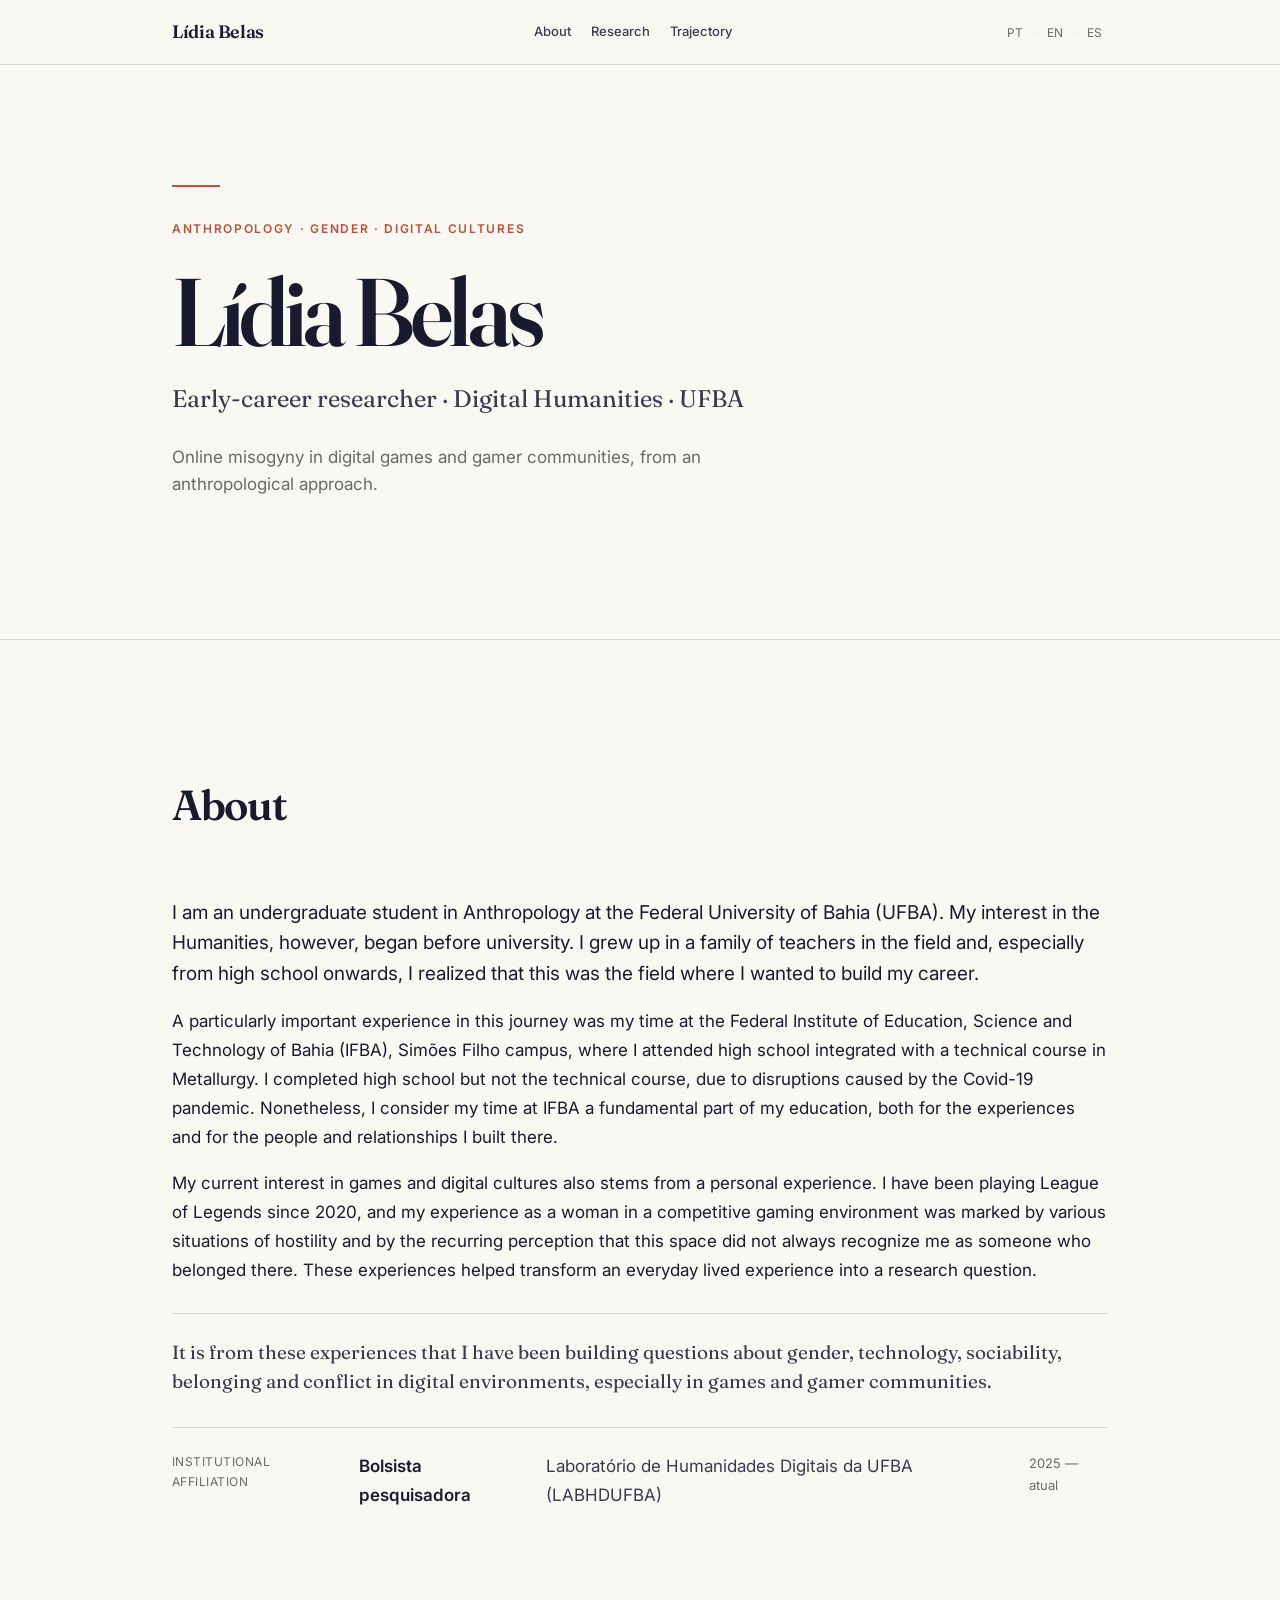
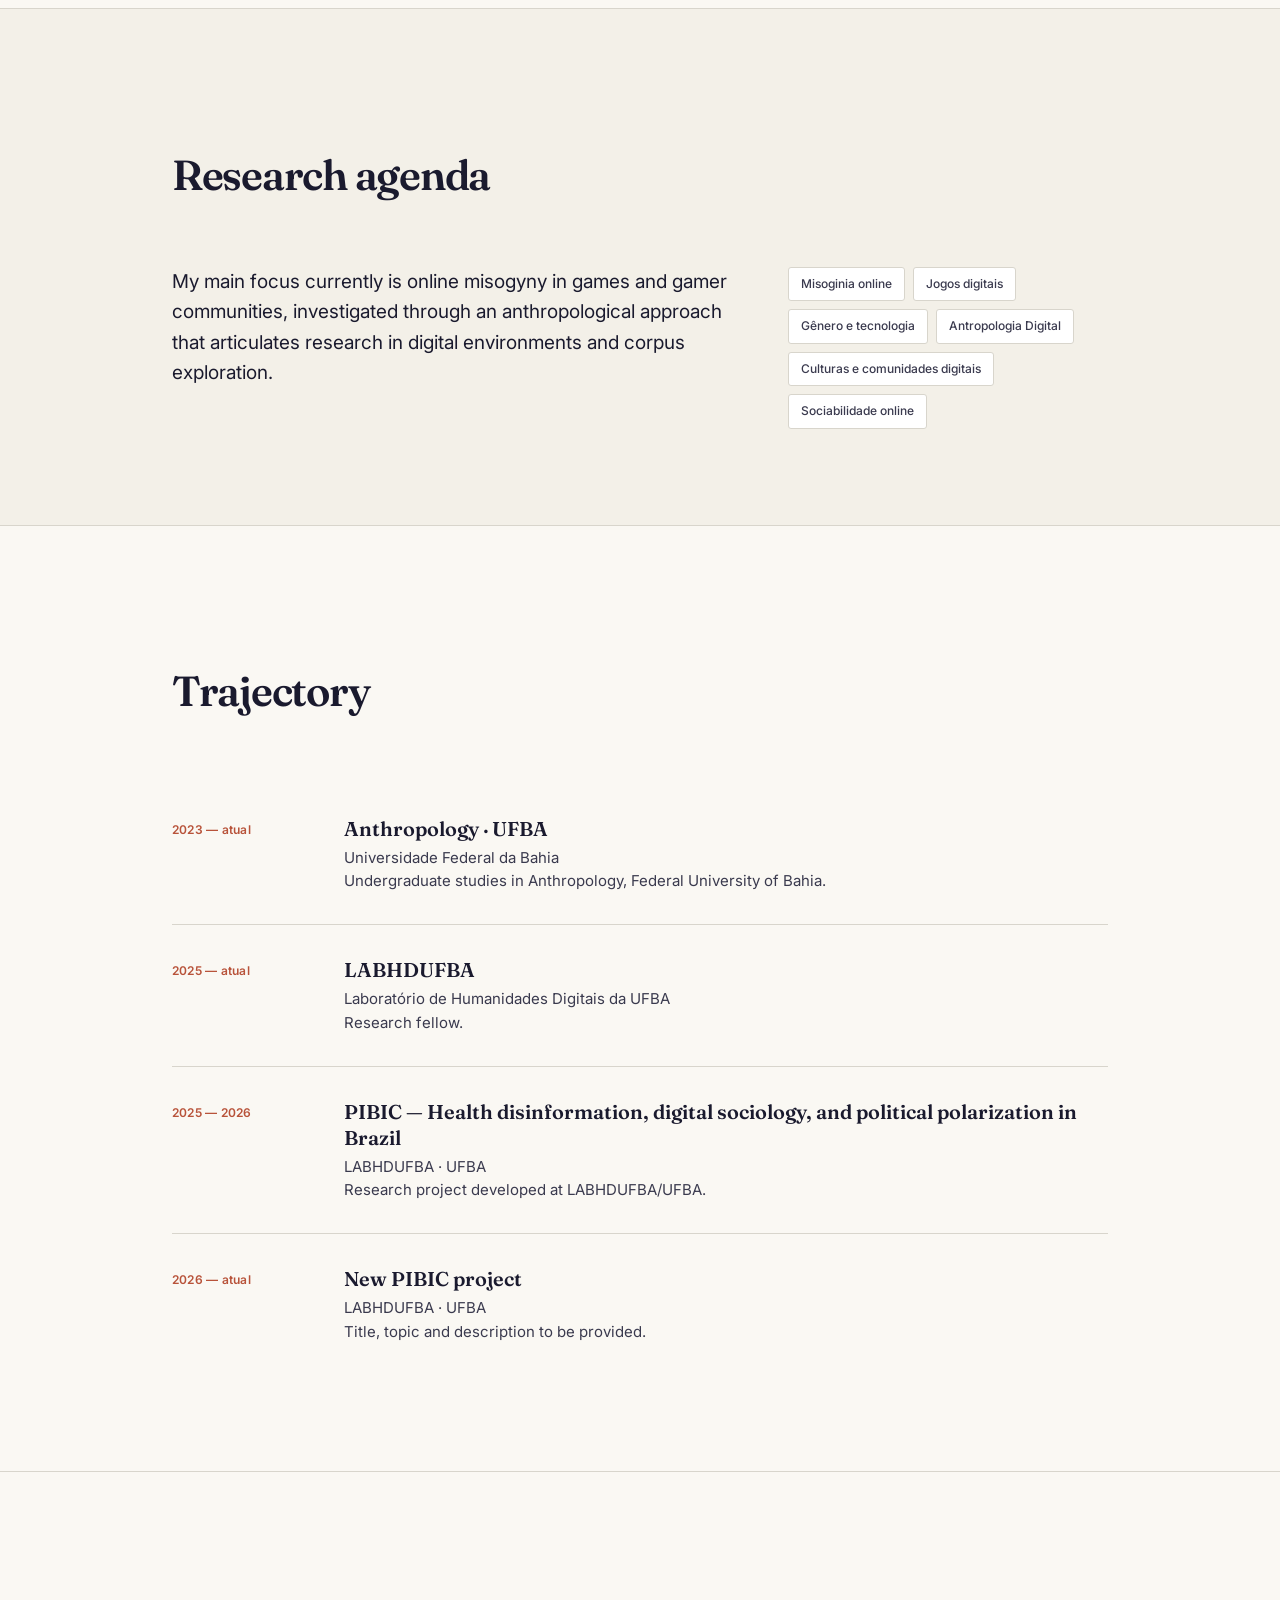
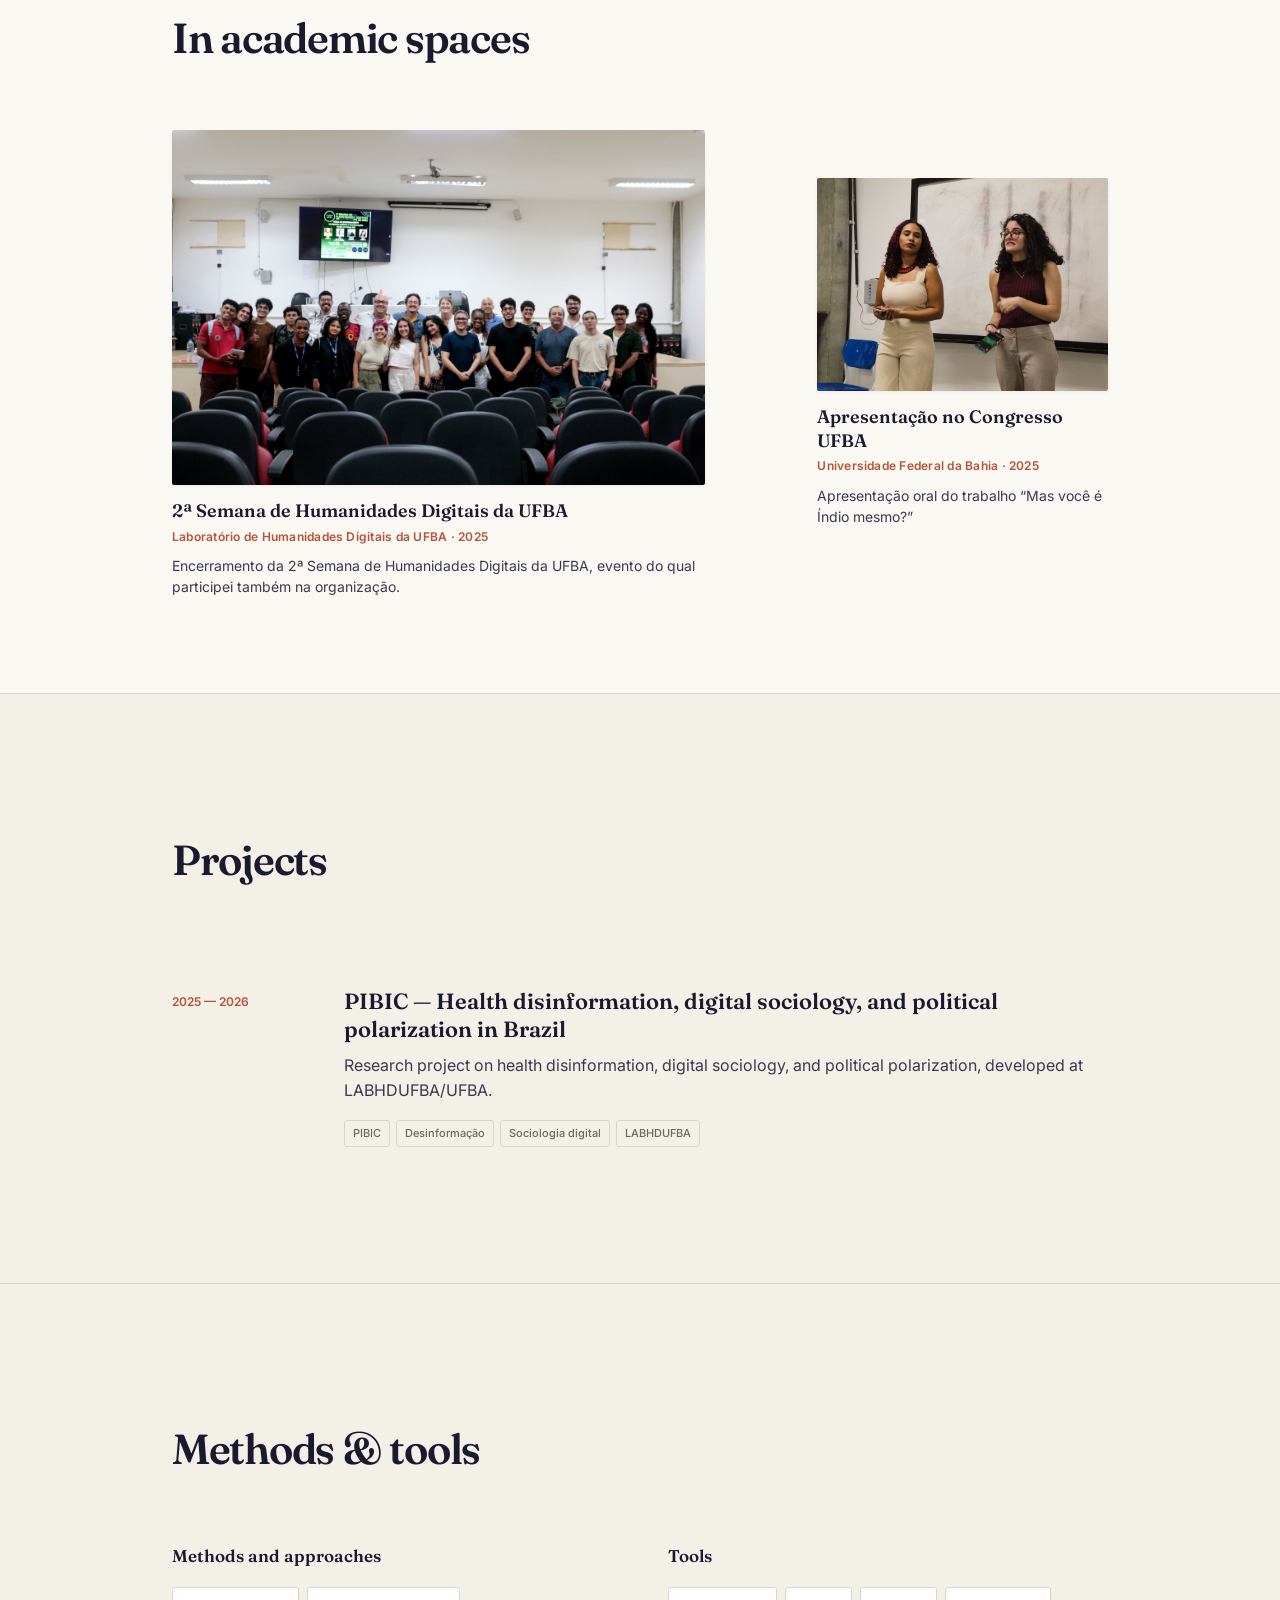
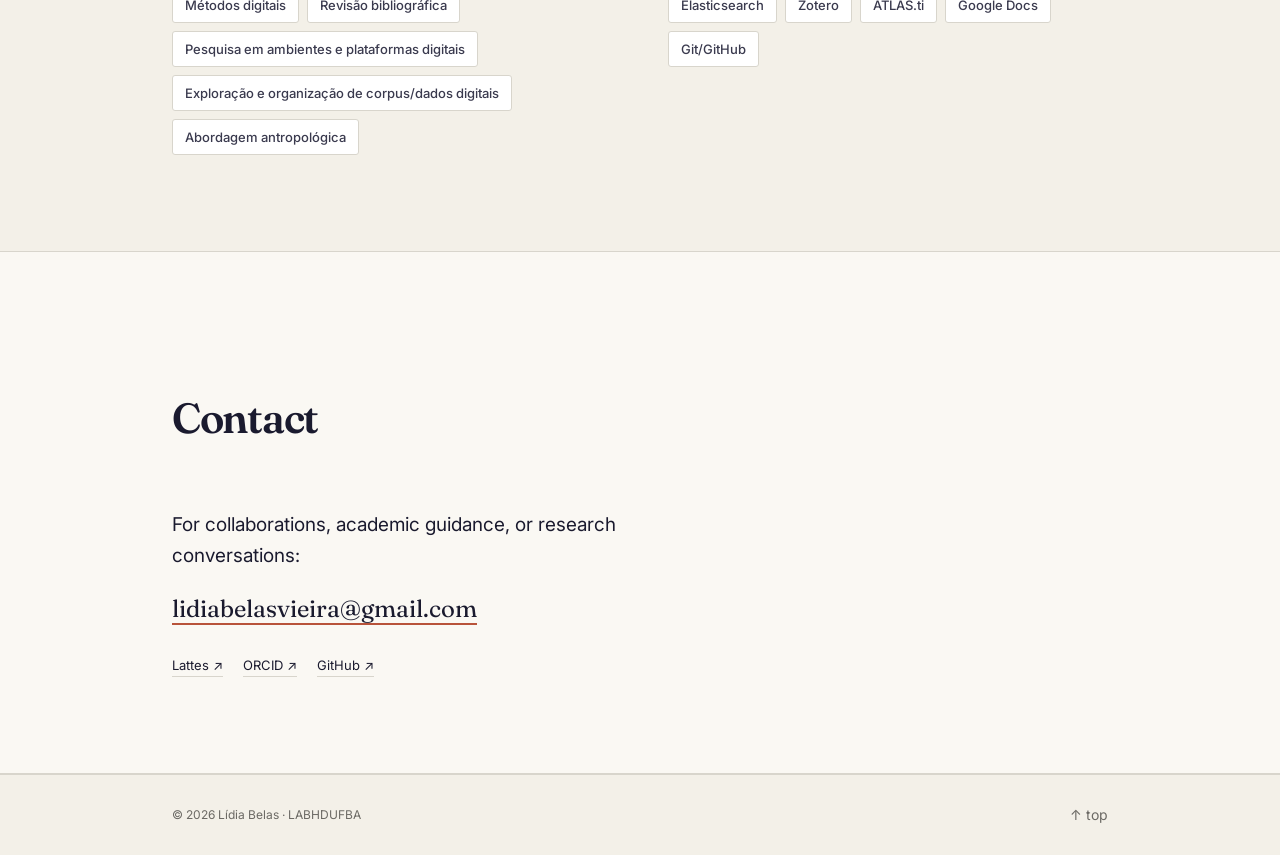
==== commit ea284579: "fix: remove links duplicados do hero (só no rodapé), corrige layout do Sobre quando sem foto (colaps" ====
--- a/index.html
+++ b/index.html
@@ -62,7 +62,6 @@
           <h1 class="hero-title">Lídia Belas</h1>
           <p class="hero-subtitle" data-i18n="hero.subtitle">Pesquisadora em formação · Humanidades Digitais · UFBA</p>
           <p class="hero-research" data-i18n="hero.research">Misoginia online em jogos digitais e comunidades de jogadores, a partir de uma abordagem antropológica.</p>
-          <div class="hero-links" id="hero-links"></div>
         </div>
         <div class="hero-photo" id="hero-photo"></div>
       </div>
--- a/styles.css
+++ b/styles.css
@@ -267,12 +267,18 @@
 }
 
 /* --- About layout --- */
+/* When about-photo is hidden (display:none), layout collapses to single column */
 .about-layout {
   display: grid;
   grid-template-columns: minmax(180px, 0.8fr) minmax(0, 1.4fr);
   gap: 56px;
   align-items: start;
 }
+.about-layout.no-photo {
+  grid-template-columns: 1fr;
+}
+.about-photo { }
+.about-photo[hidden] { display: none; }
 .about-photo img {
   width: 100%;
   max-width: 220px;
